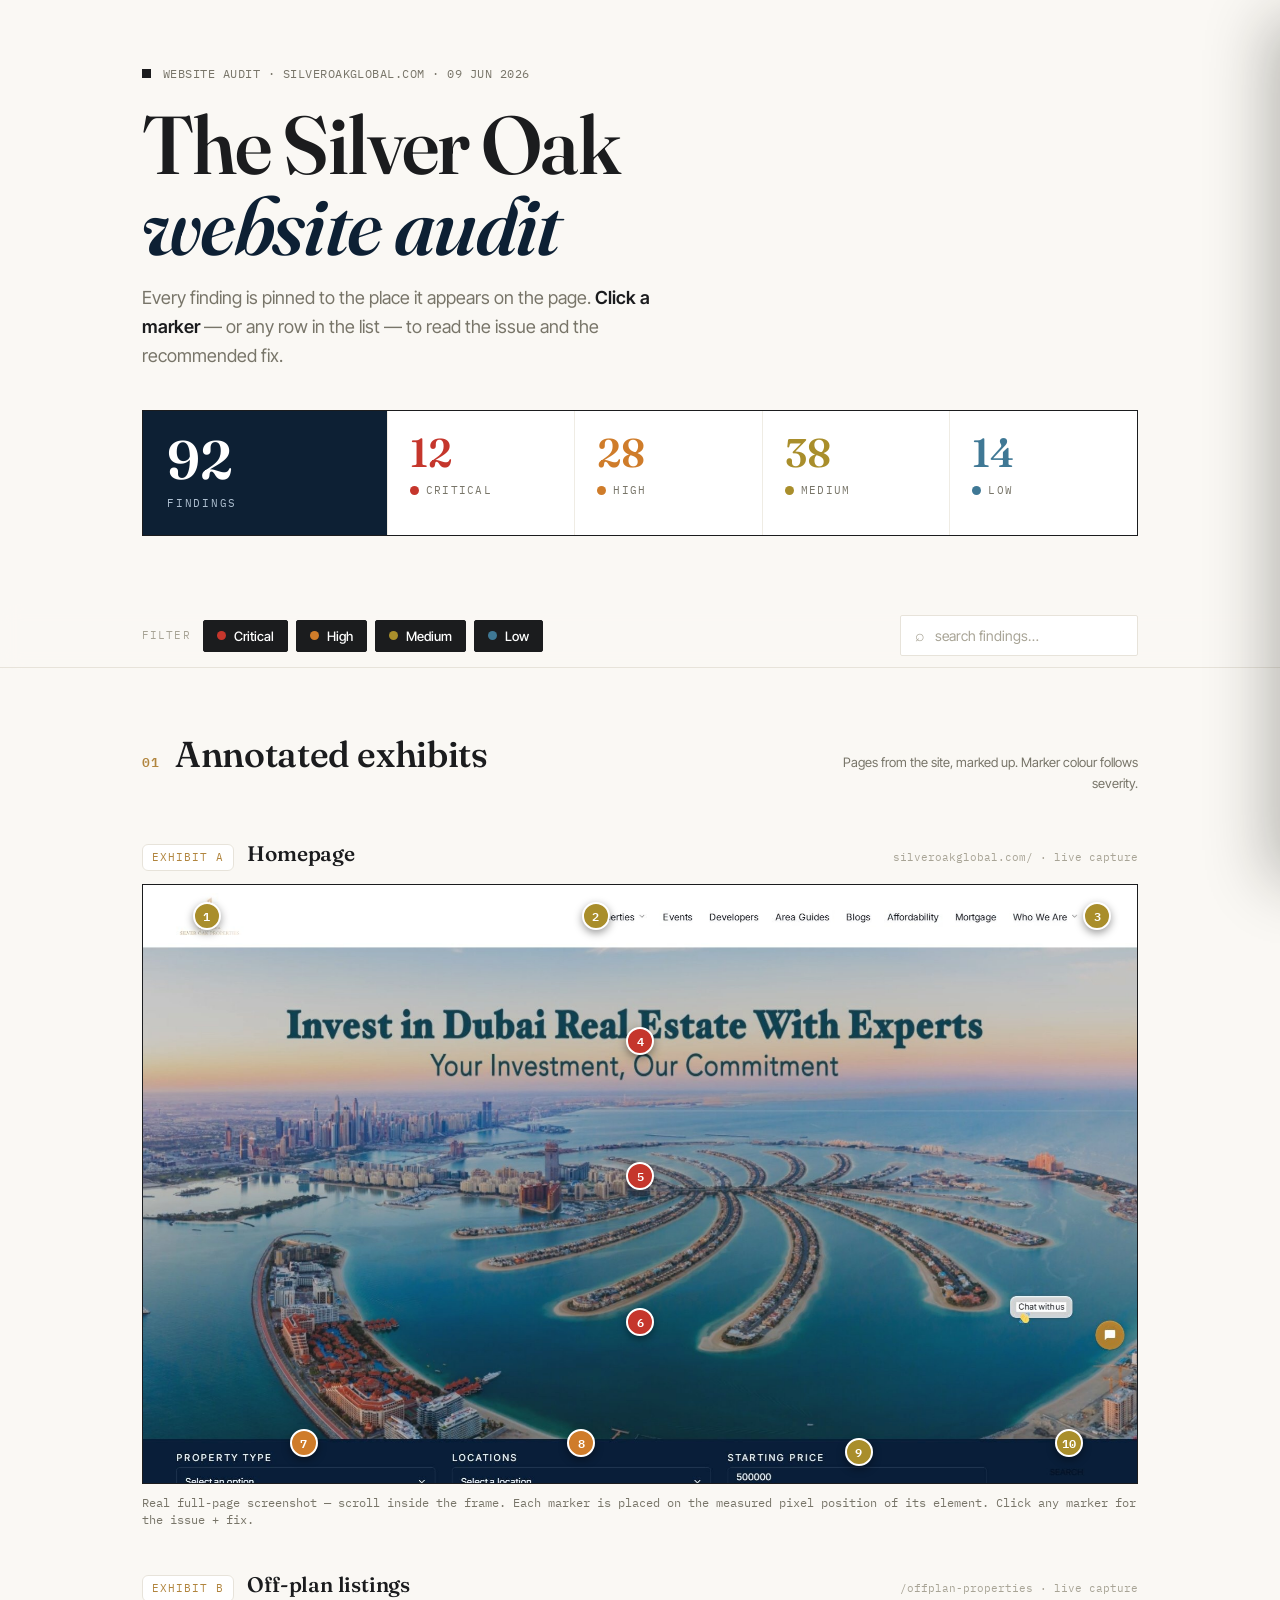
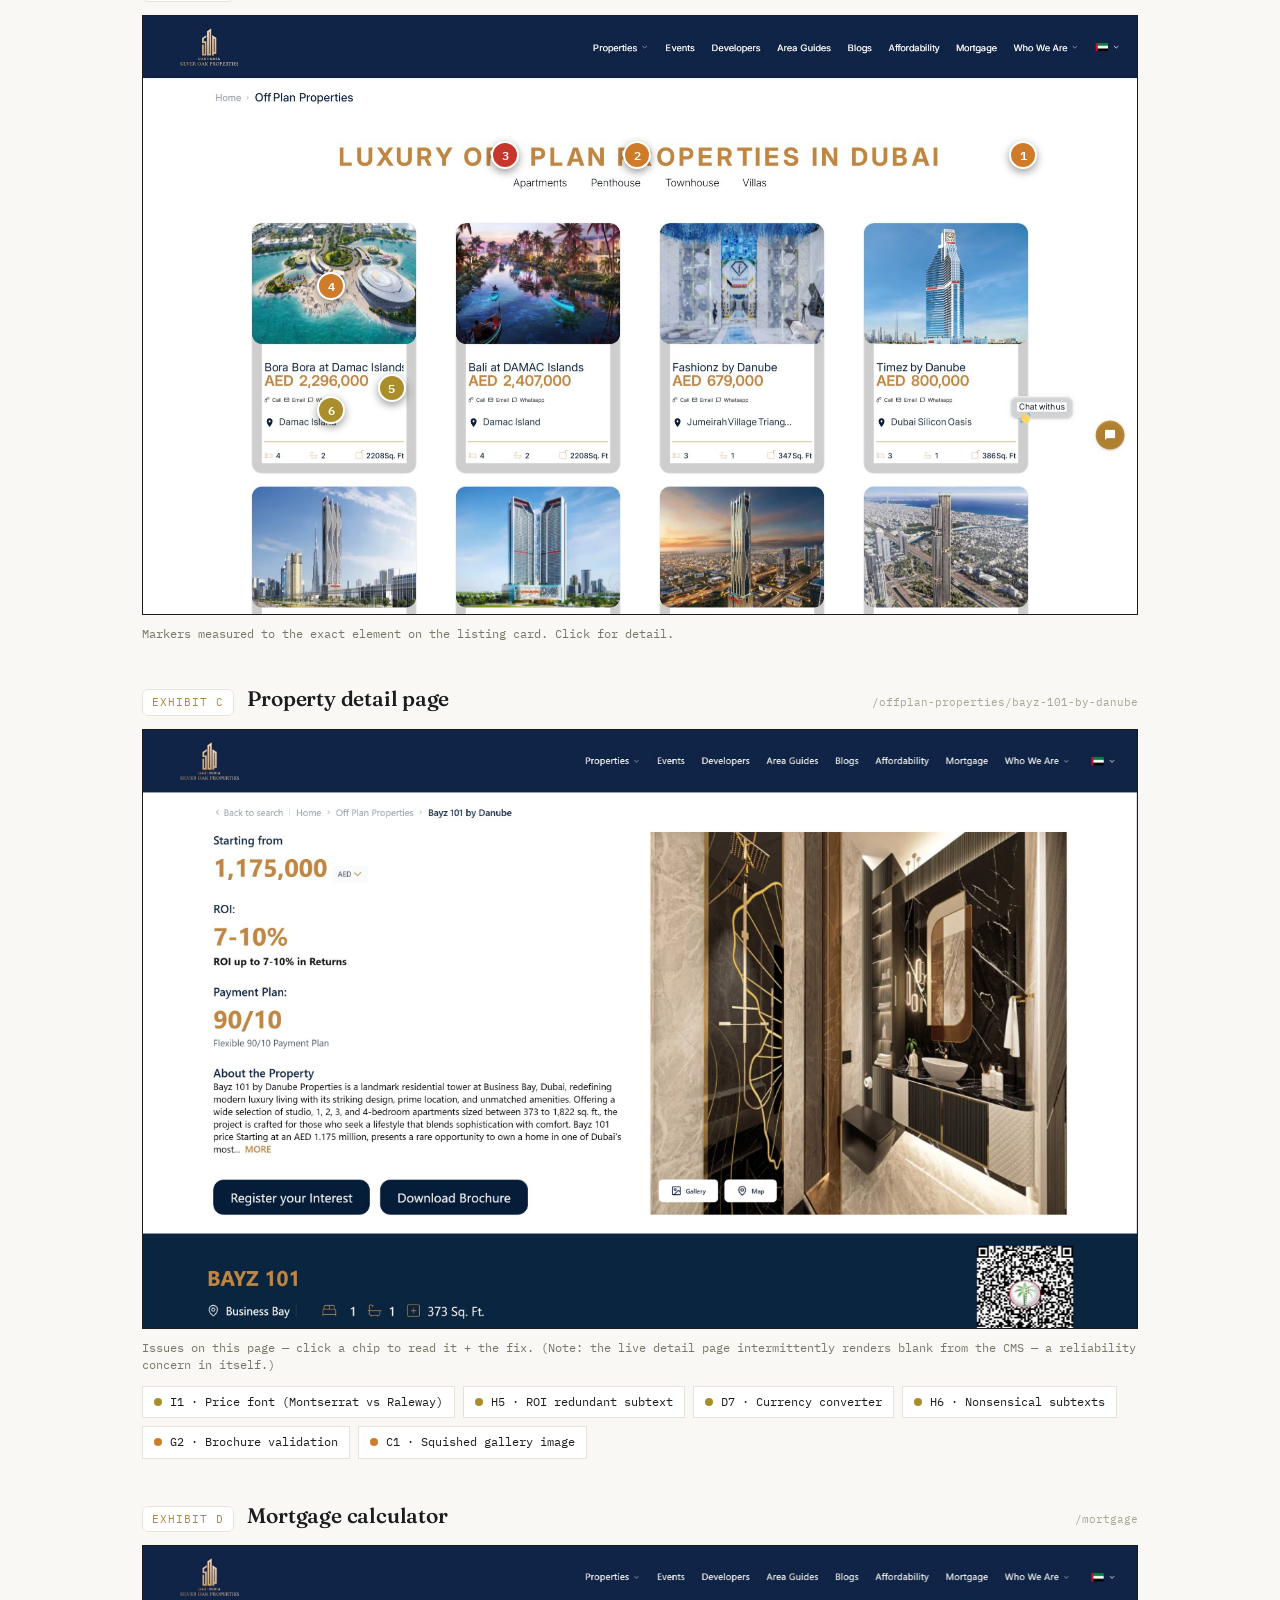
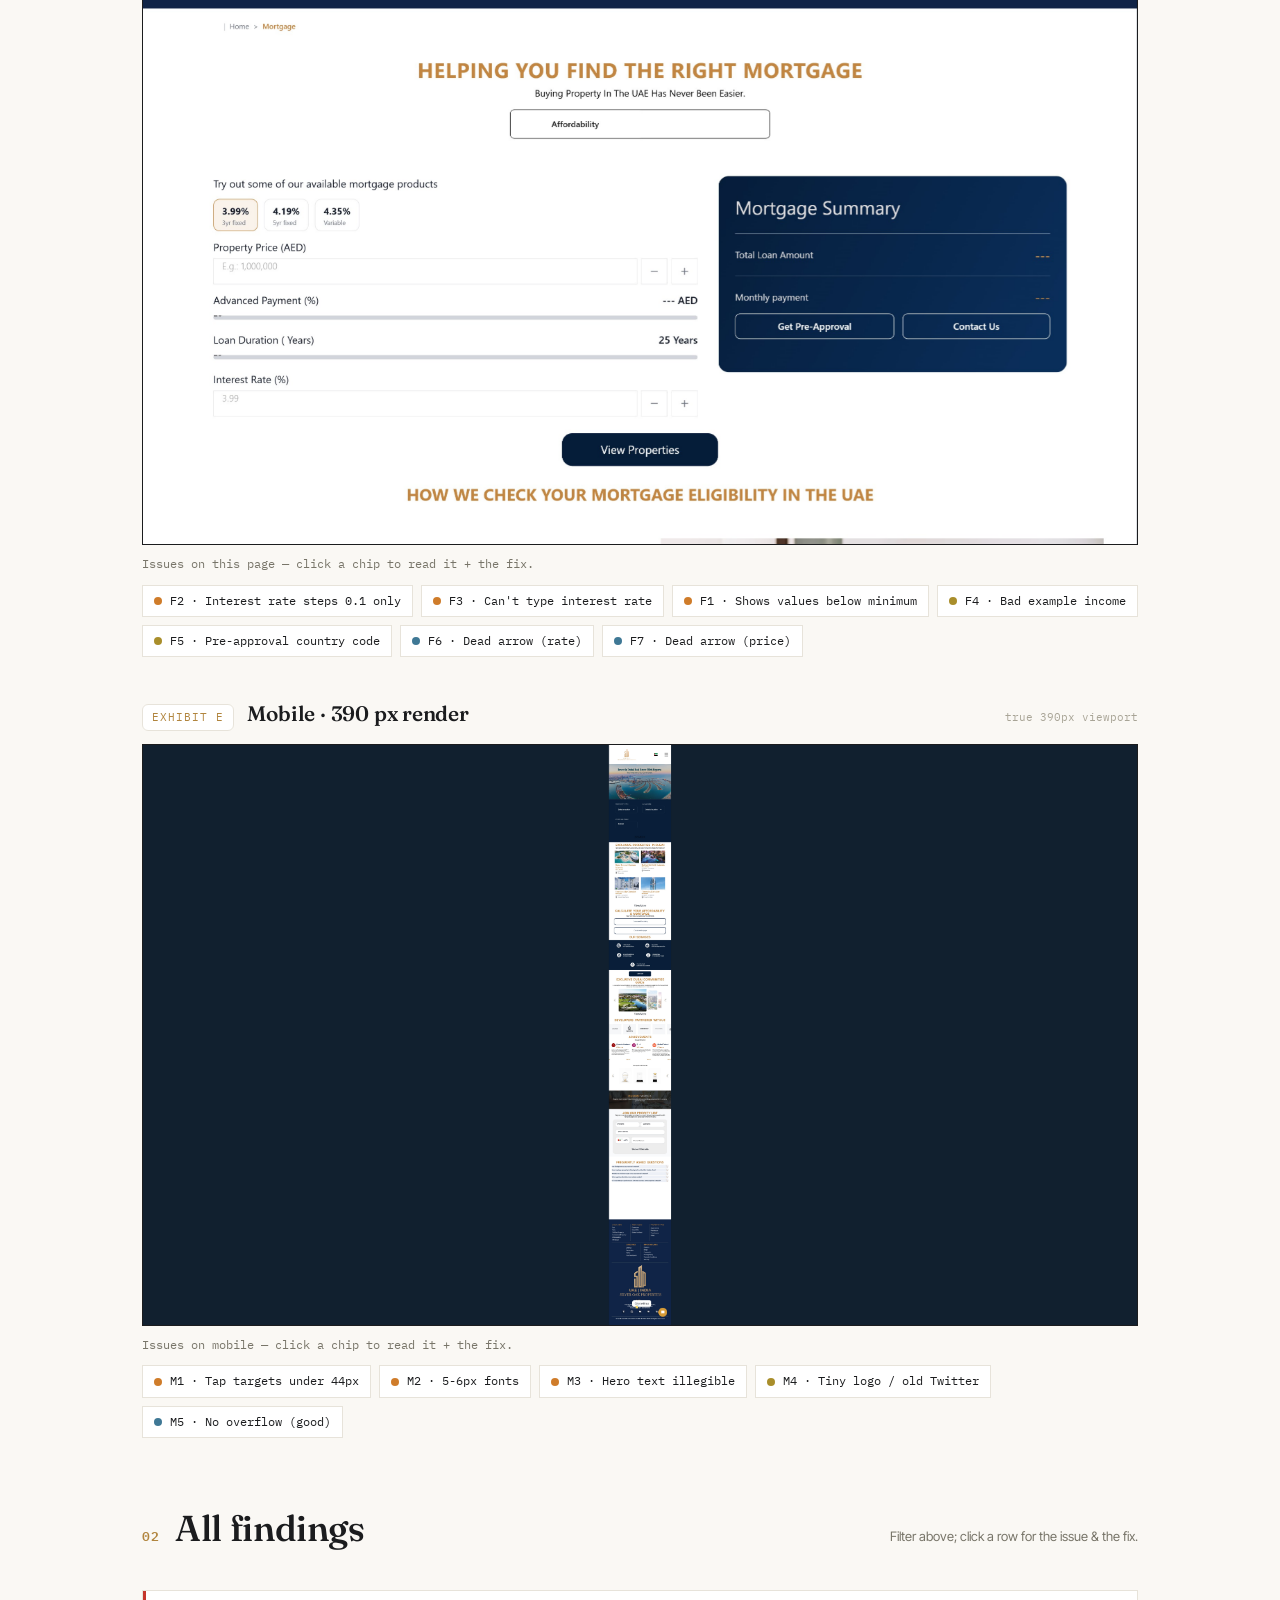
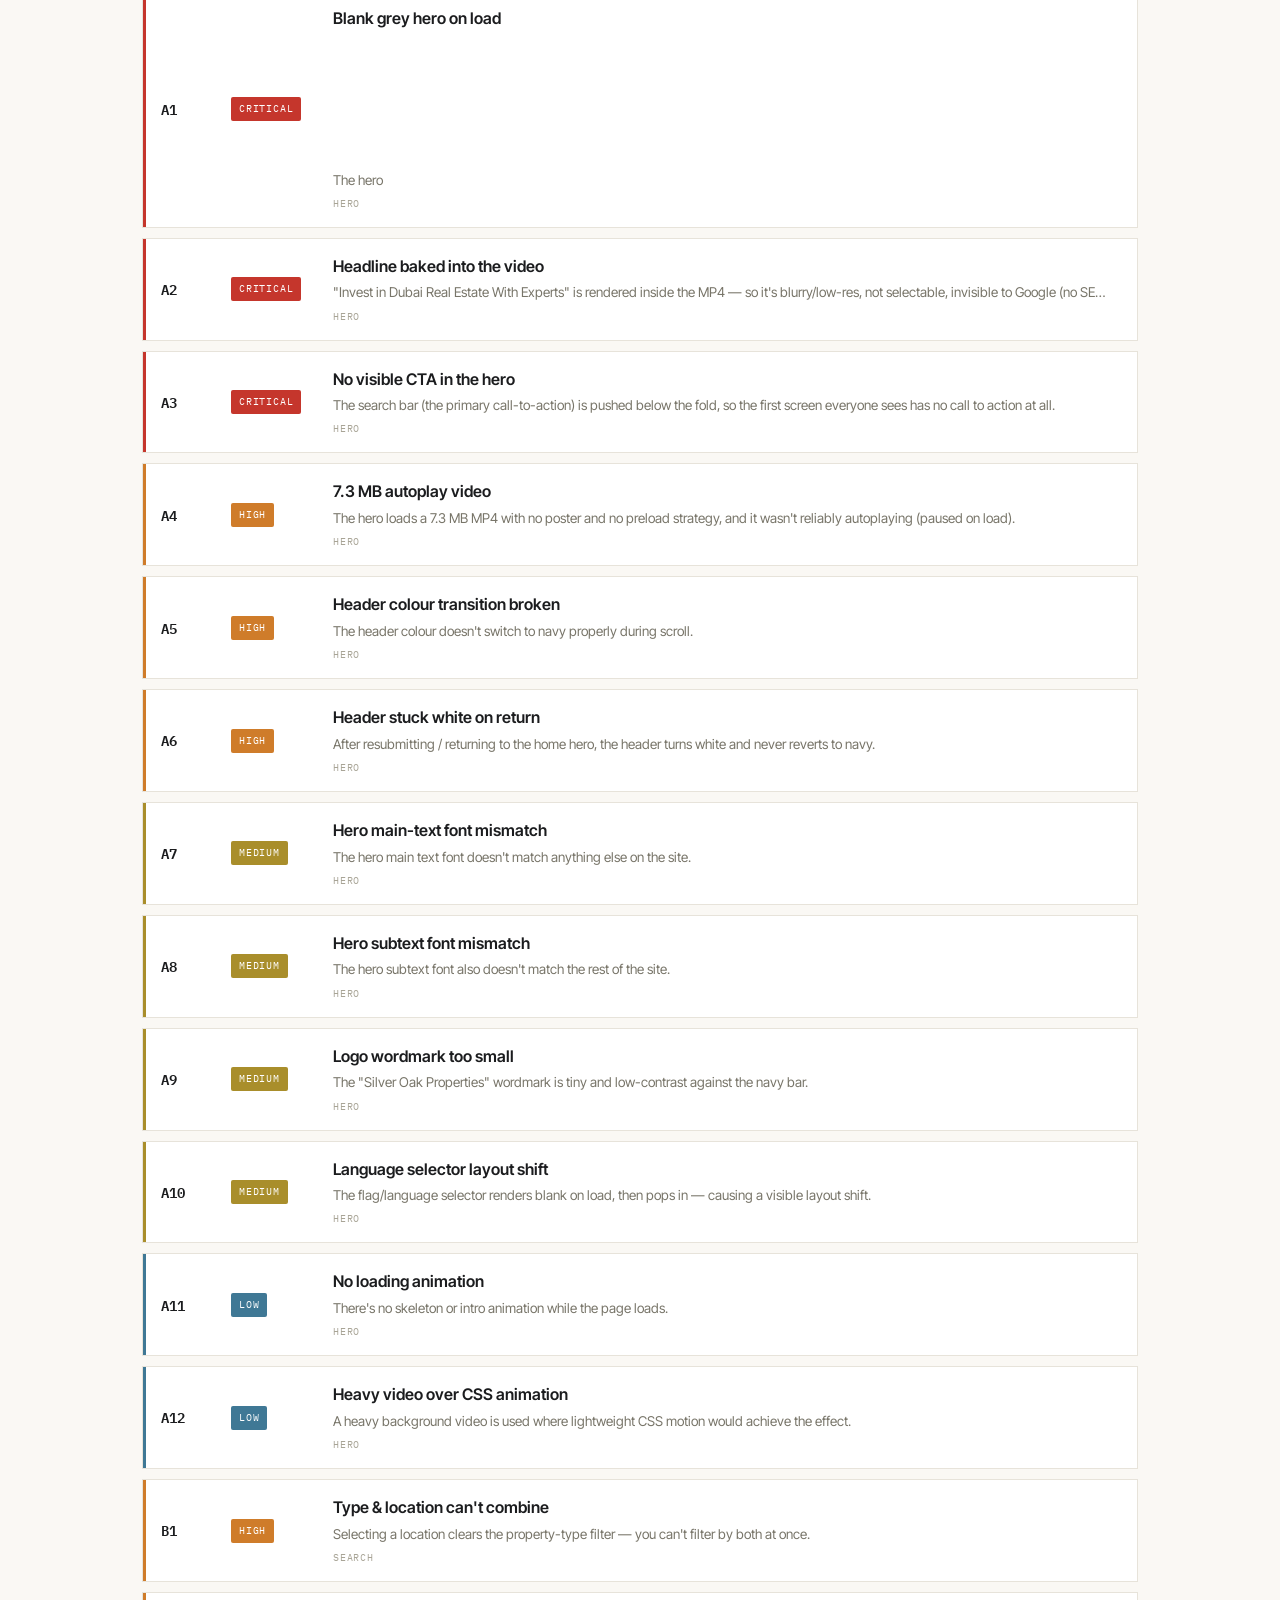
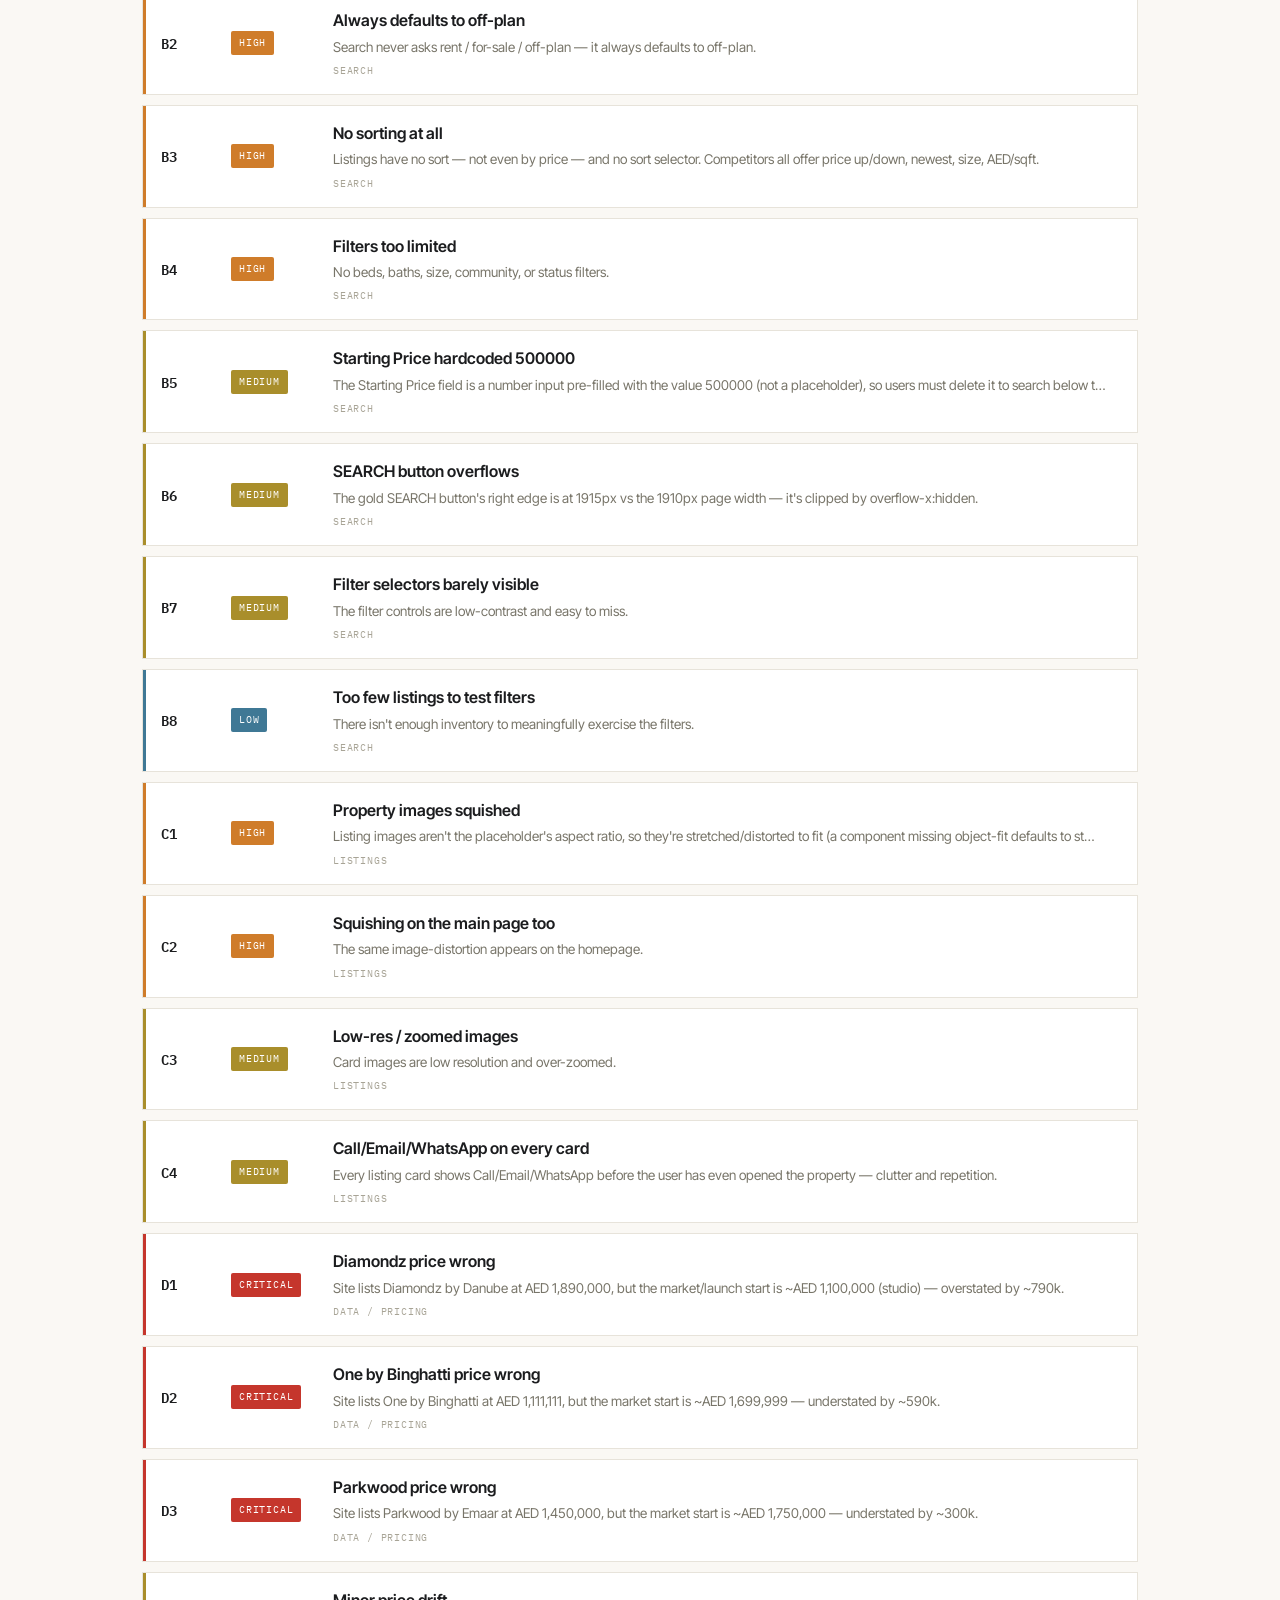
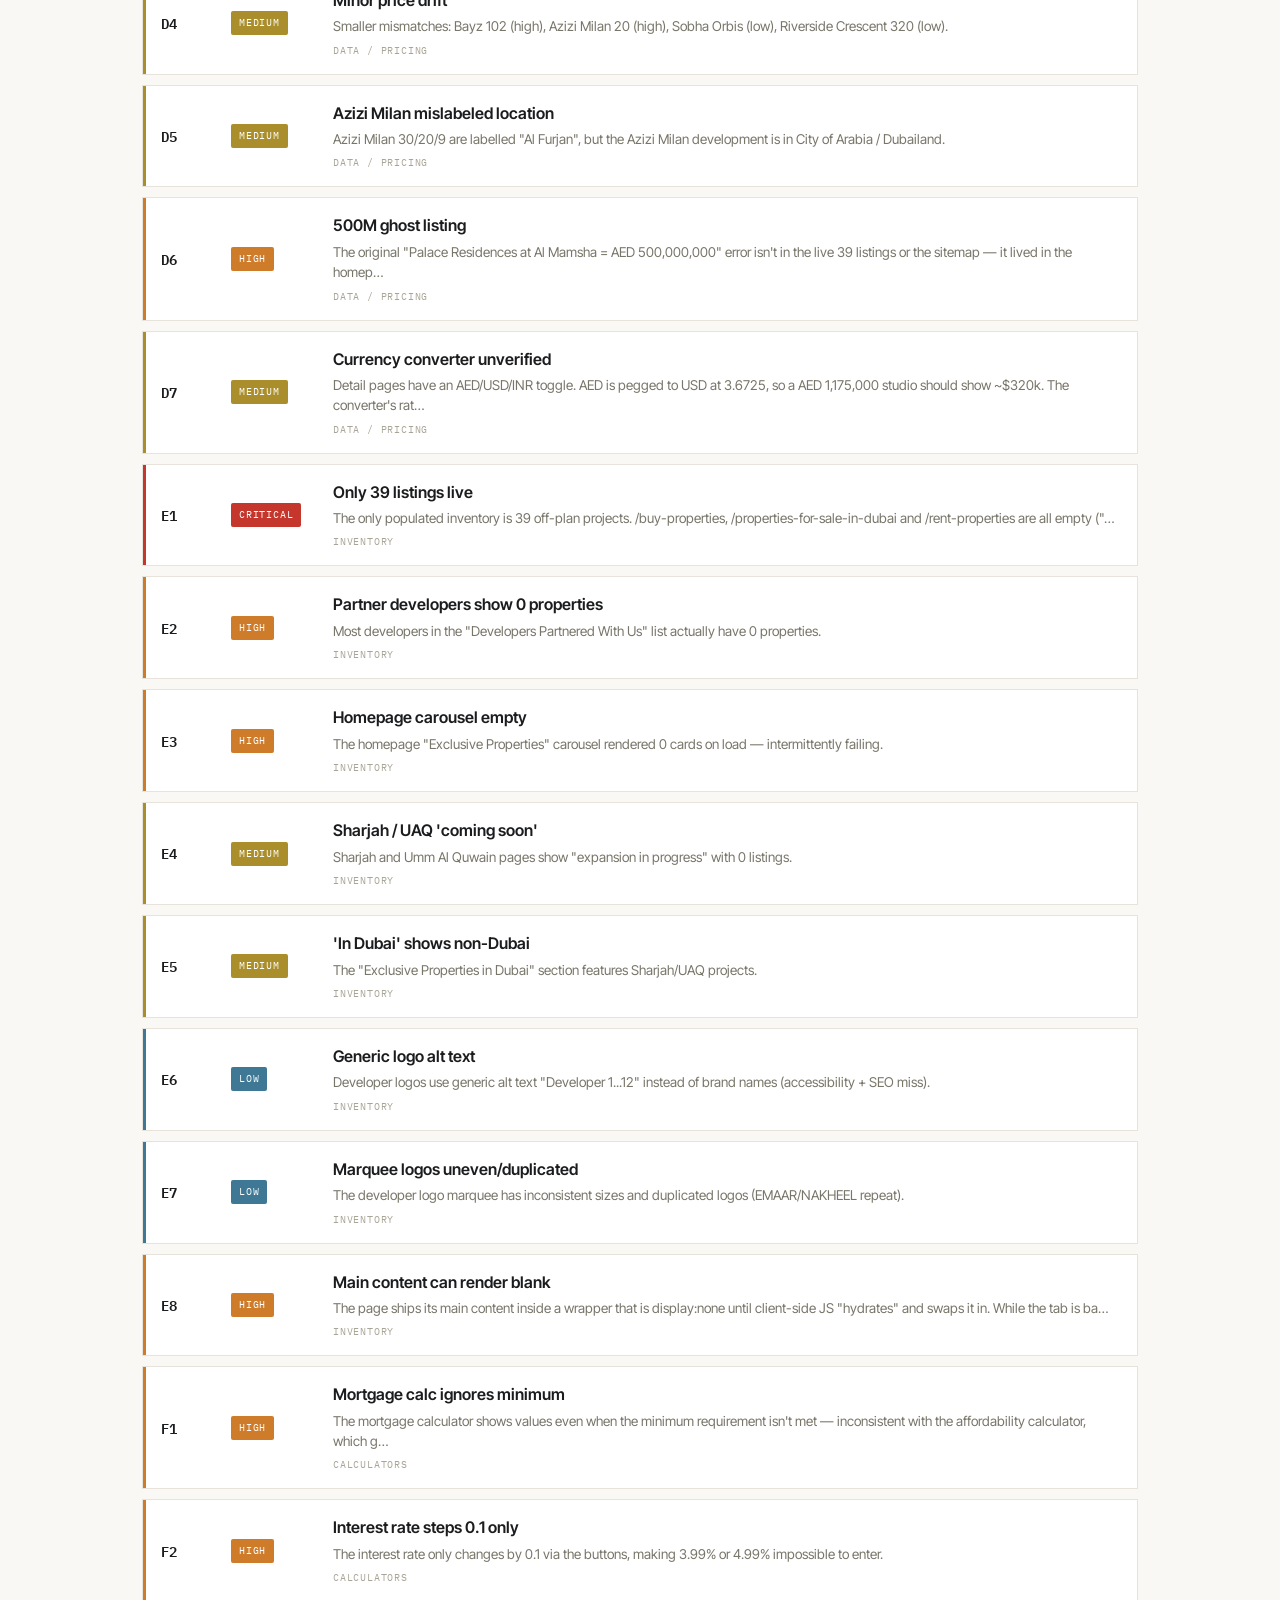
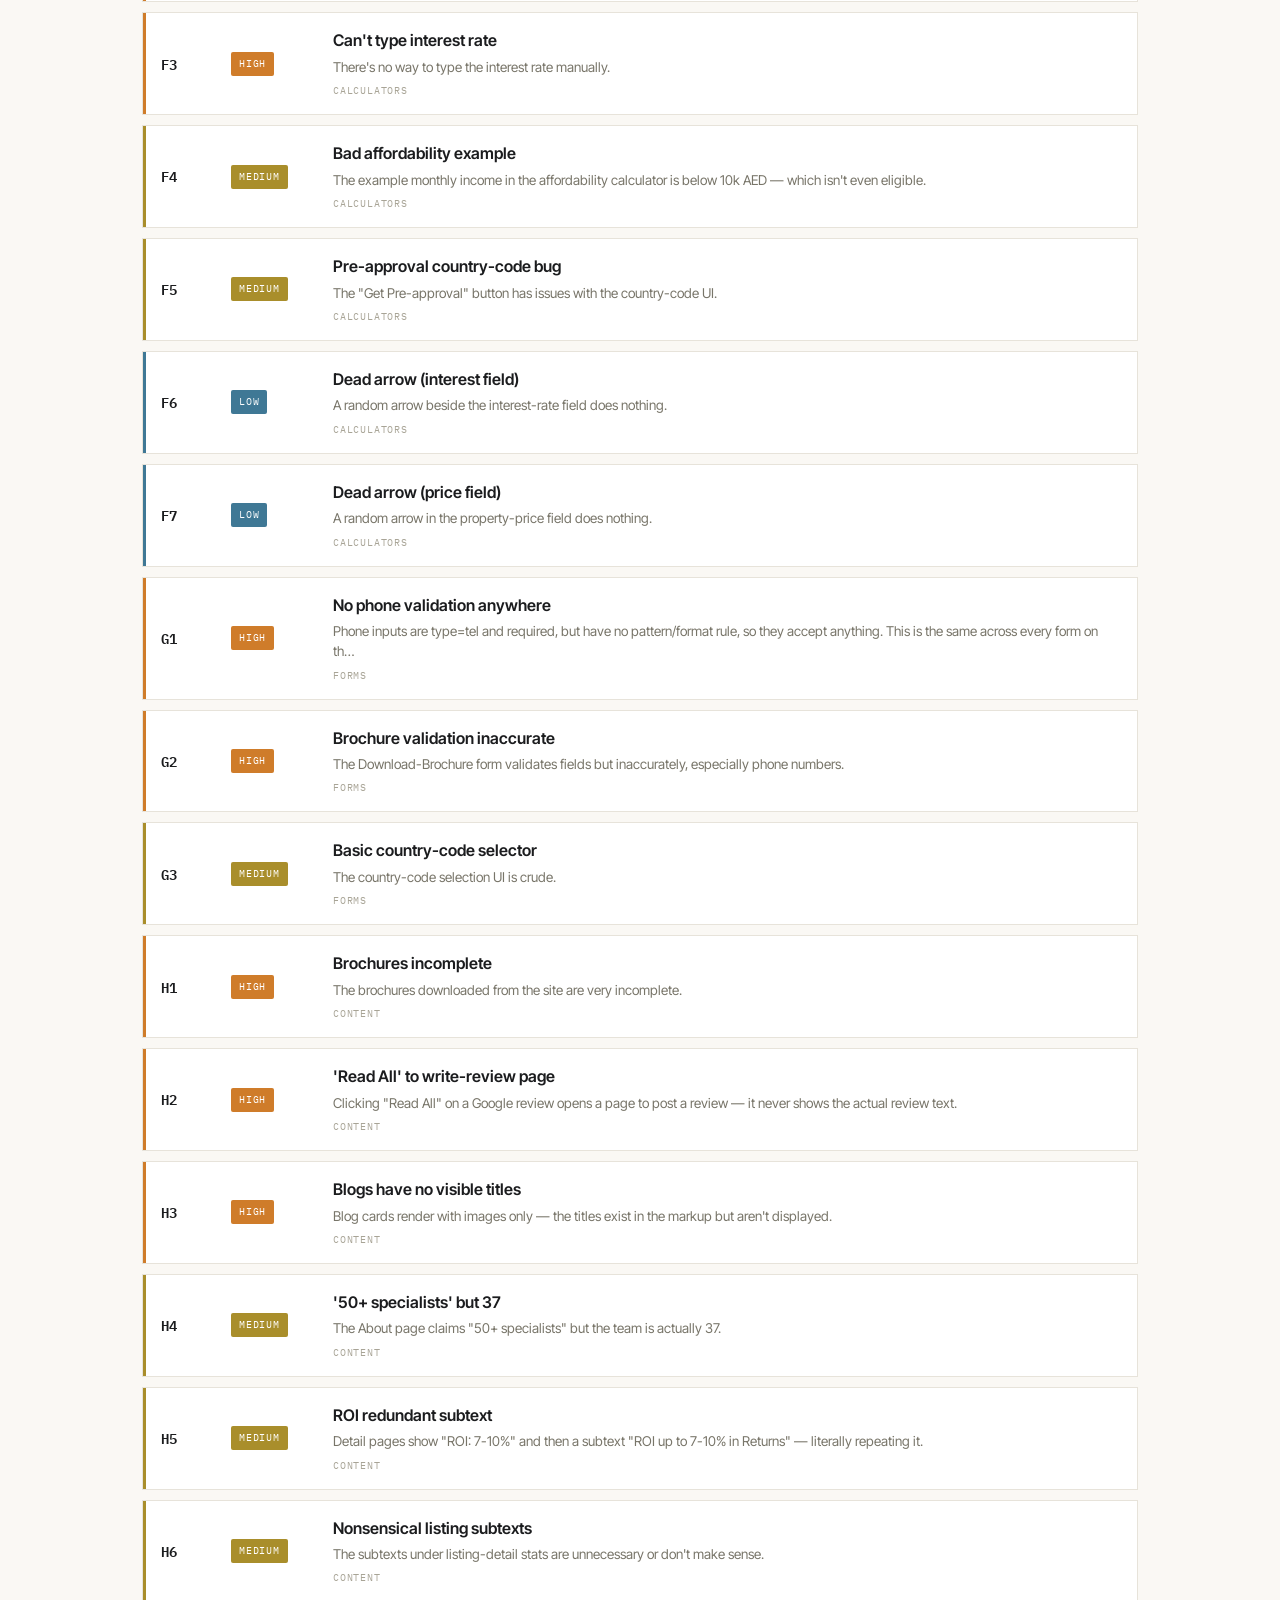
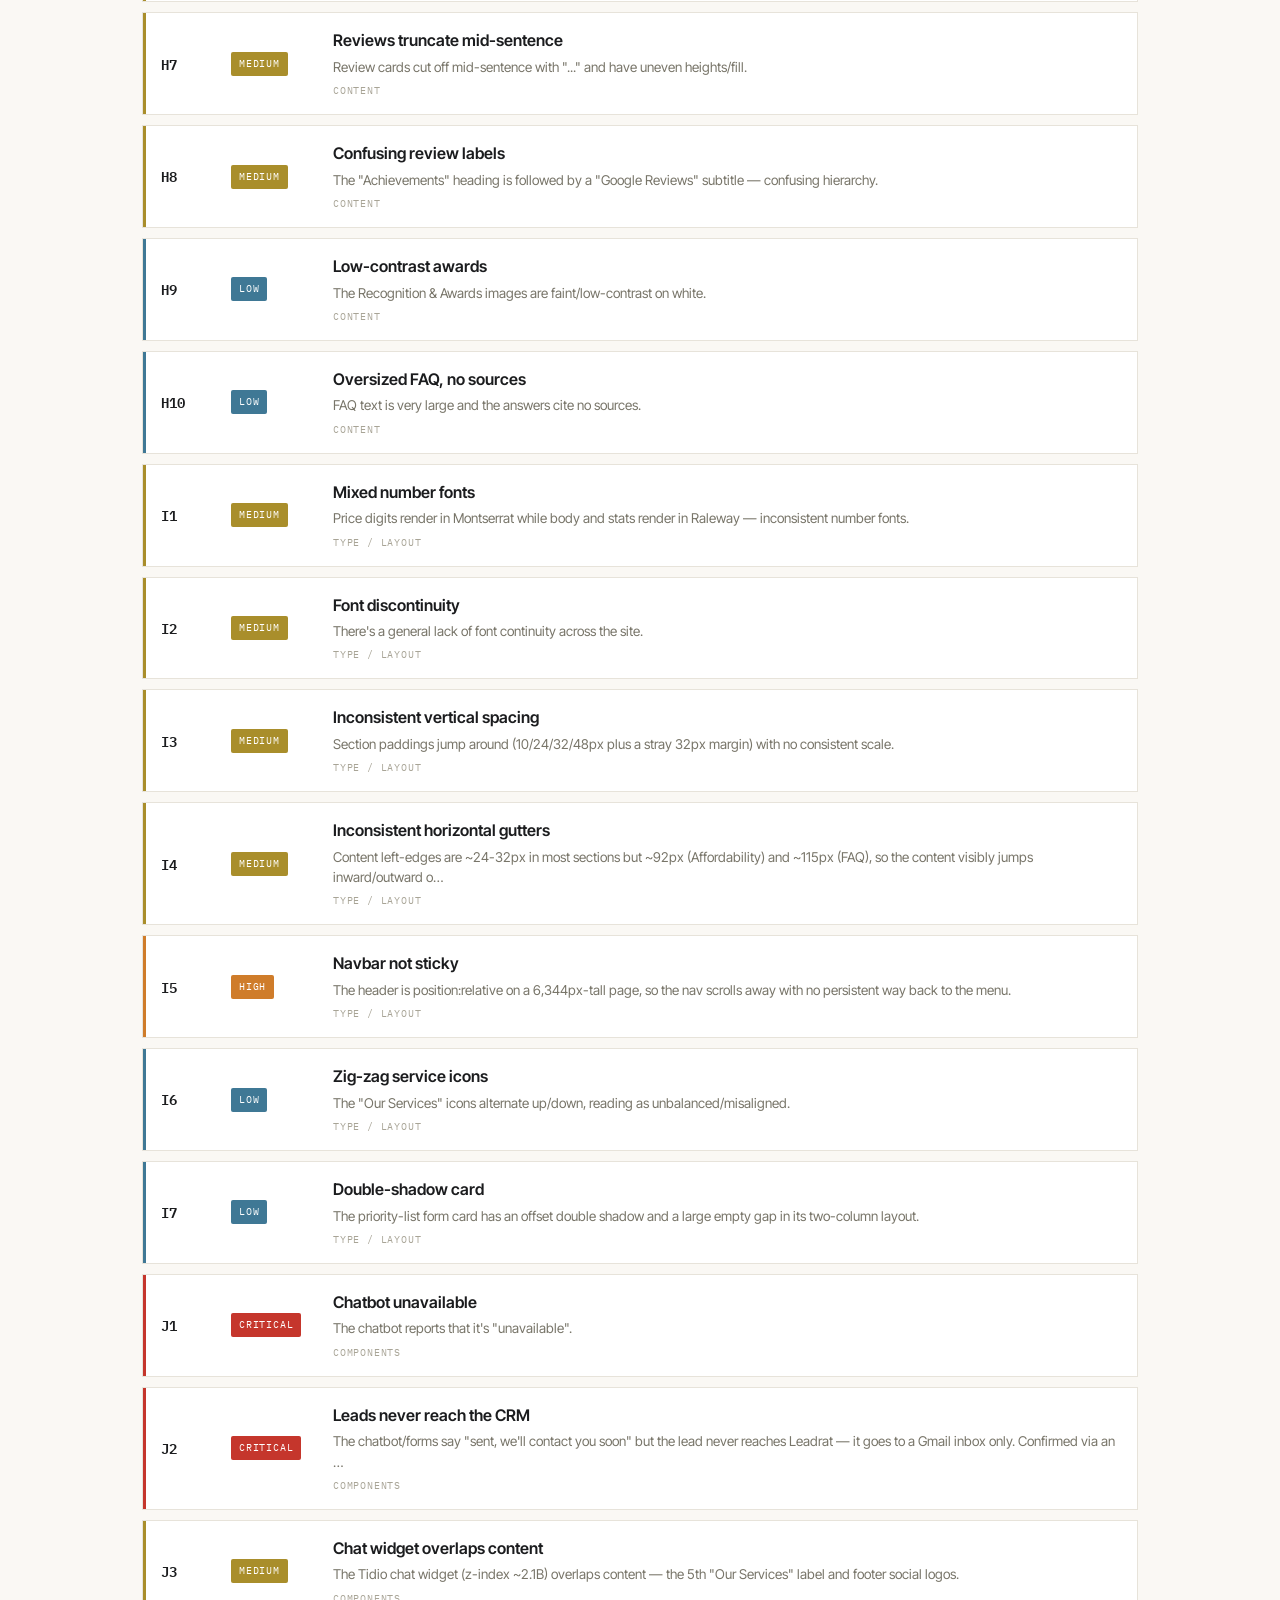
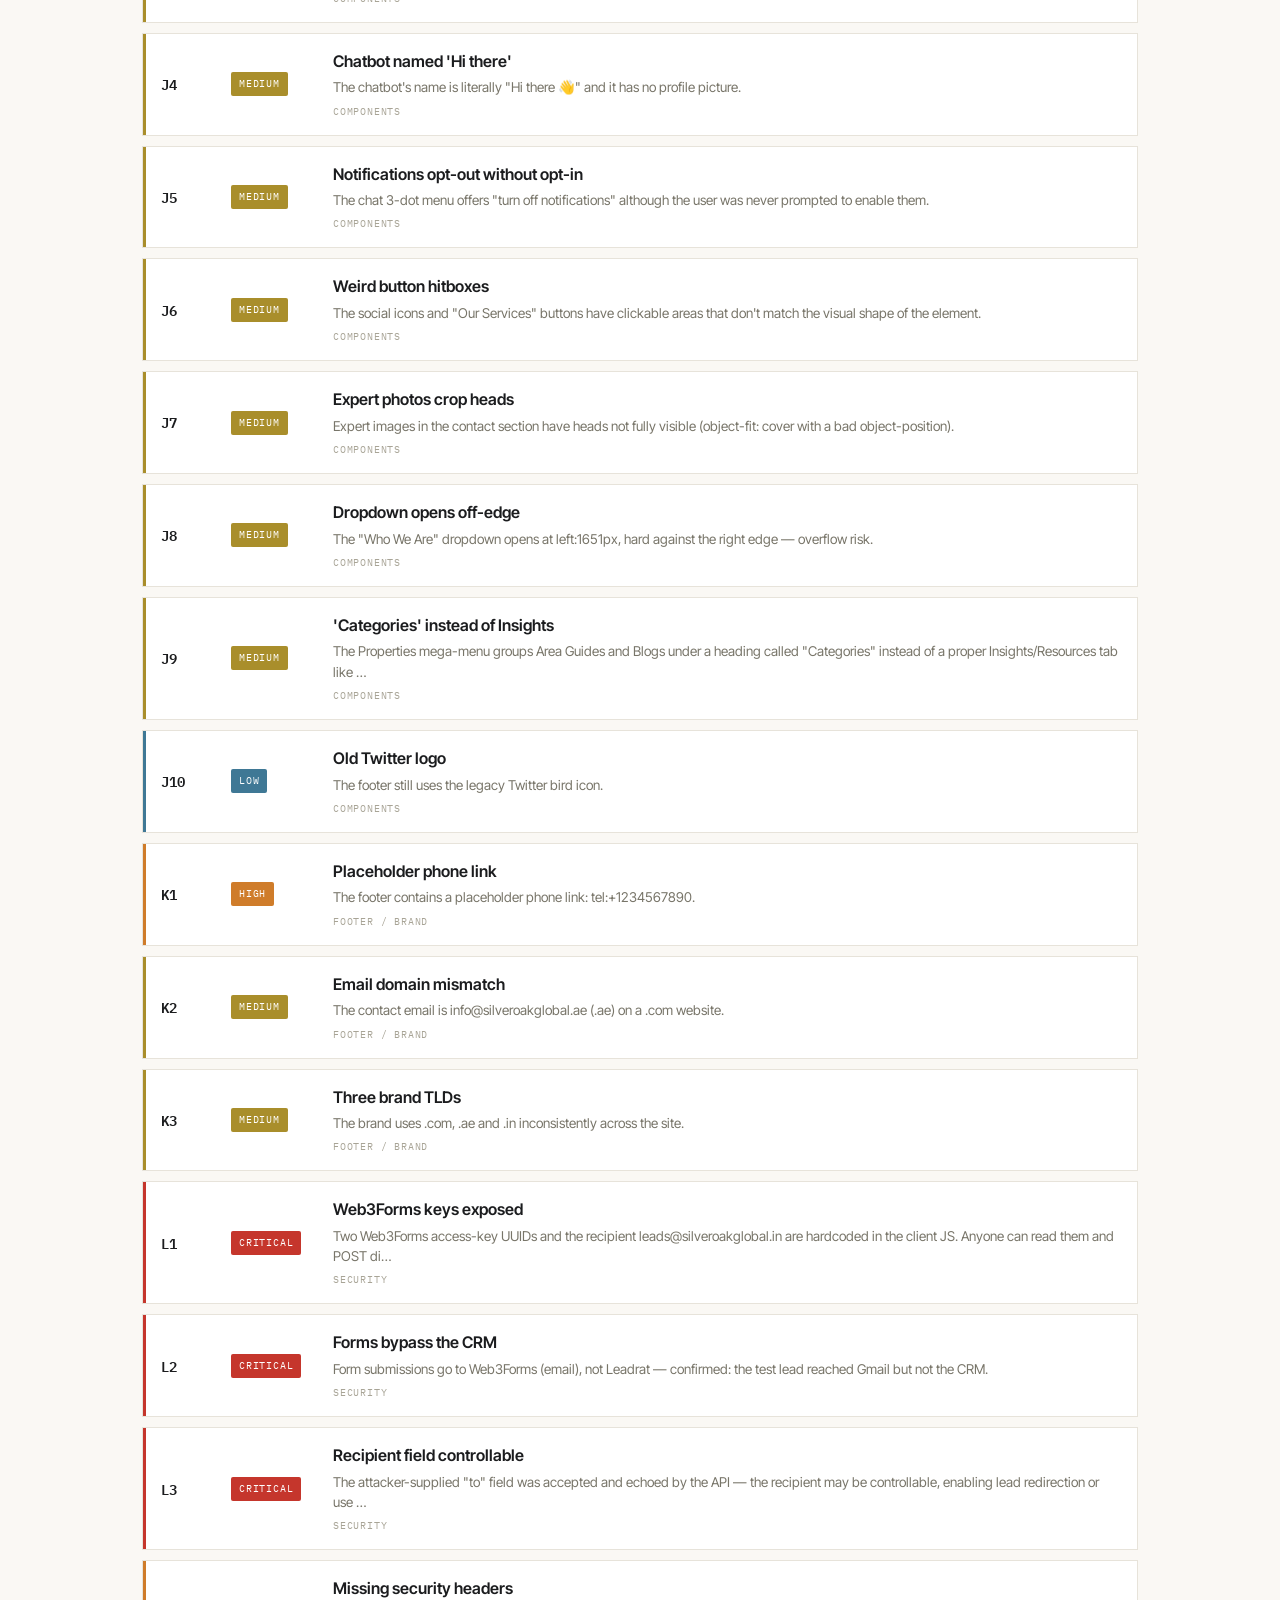
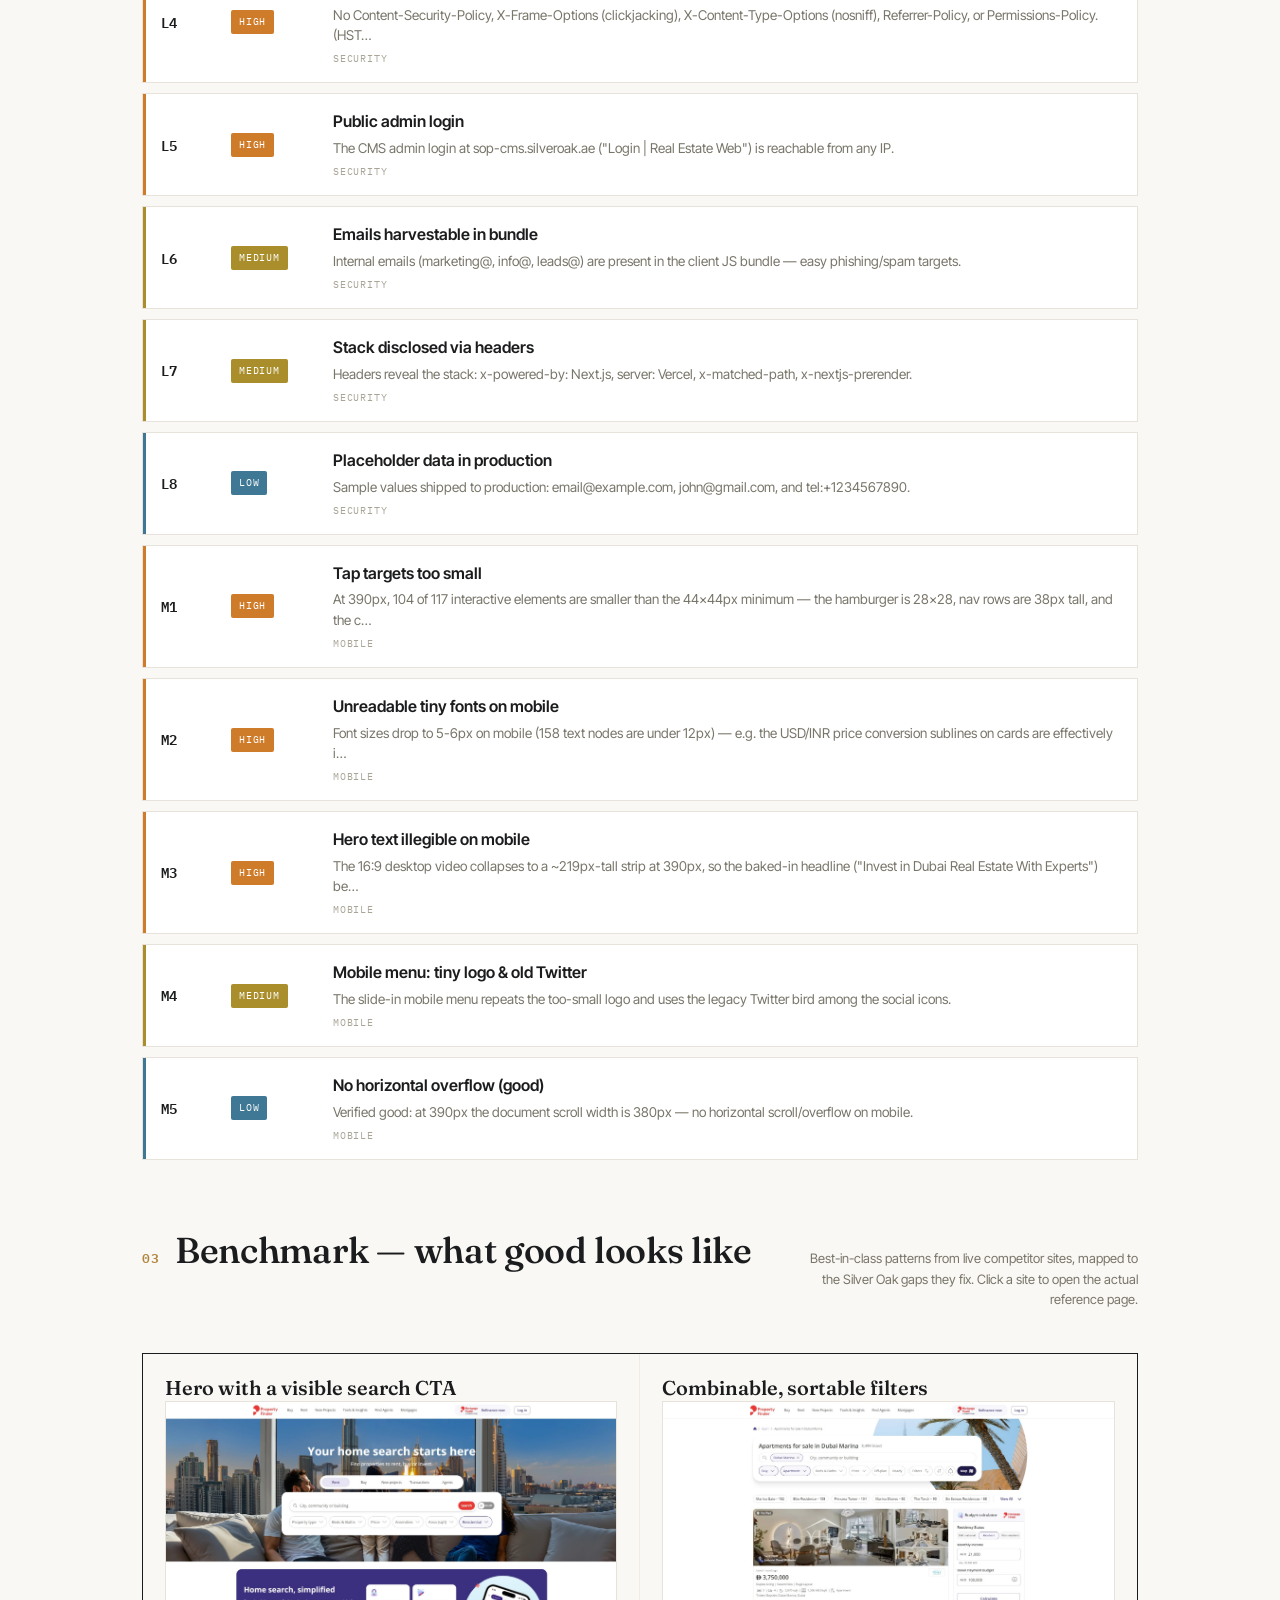
==== deploy/index.html @ 65cde18c "Embed real competitor reference screenshots in benchmark Added clean screenshots to the benchmark se" ====
<!DOCTYPE html>
<html lang="en">
<head>
<meta charset="UTF-8">
<meta name="viewport" content="width=device-width, initial-scale=1.0">
<title>Silver Oak — Website Audit</title>
<link rel="preconnect" href="https://fonts.googleapis.com">
<link rel="preconnect" href="https://fonts.gstatic.com" crossorigin>
<link href="https://fonts.googleapis.com/css2?family=Fraunces:ital,opsz,wght@0,9..144,400..700;1,9..144,400..600&family=Inter+Tight:wght@400;500;600;700&family=IBM+Plex+Mono:wght@400;500;600&family=Newsreader:wght@500;600&family=Courier+Prime&display=swap" rel="stylesheet">
<style>
:root{
  --bg:#faf8f4; --panel:#ffffff; --panel-2:#f4f2ec;
  --ink:#1b1c1e; --muted:#787569; --faint:#a8a496; --line:#e7e3da; --line-2:#efece4;
  --navy:#0d2034; --gold:#b1853e;
  --crit:#c5362c; --high:#cf7c2a; --med:#a98e2b; --low:#3f7895;
  --serif:'Fraunces',Georgia,serif; --sans:'Inter Tight',system-ui,-apple-system,sans-serif; --mono:'IBM Plex Mono',ui-monospace,monospace;
  --sh:none; --sh-sm:none;
}
*{box-sizing:border-box}
html{scroll-behavior:smooth}
body{margin:0;background:var(--bg);color:var(--ink);font-family:var(--sans);font-size:16px;line-height:1.6;-webkit-font-smoothing:antialiased}
body::before{content:none}
.wrap{max-width:1060px;margin:0 auto;padding:0 32px}
::selection{background:var(--navy);color:#fff}

/* ---------- masthead ---------- */
.cover{padding:64px 0 38px}
.brandline{display:flex;align-items:center;gap:12px;font-family:var(--mono);font-size:12px;letter-spacing:.04em;color:var(--muted);text-transform:uppercase}
.brandline .mk{width:9px;height:9px;background:var(--ink)}
.cover h1{font-family:var(--serif);font-weight:560;font-size:clamp(40px,7.2vw,82px);line-height:.98;letter-spacing:-.02em;margin:22px 0 0;max-width:14ch}
.cover h1 em{font-style:italic;color:var(--navy)}
.cover .lede{font-size:18px;color:var(--muted);max-width:560px;margin:18px 0 0}
.cover .lede b{color:var(--ink);font-weight:600}

/* stat band */
.statband{margin-top:40px;background:var(--panel);border:1px solid var(--ink);display:grid;grid-template-columns:1.3fr repeat(4,1fr);overflow:hidden}
.statband .total{padding:22px 24px;background:var(--navy);color:#fff;display:flex;flex-direction:column;justify-content:center}
.statband .total .n{font-family:var(--serif);font-size:54px;line-height:1;font-weight:600}
.statband .total .l{font-family:var(--mono);font-size:11px;letter-spacing:.16em;text-transform:uppercase;color:#aebfd0;margin-top:8px}
.tally{display:contents}
.tally .t{padding:22px 22px;border-left:1px solid var(--line-2);cursor:pointer;transition:background .18s}
.tally .t:hover{background:var(--panel-2)}
.tally .t .num{font-family:var(--serif);font-size:40px;line-height:1;font-weight:560}
.tally .t .lab{font-family:var(--mono);font-size:10.5px;letter-spacing:.12em;text-transform:uppercase;color:var(--muted);margin-top:9px;display:flex;align-items:center;gap:7px}
.tally .t .lab .dot{width:9px;height:9px;border-radius:50%}
.tally .t[data-s=crit] .num{color:var(--crit)} .tally .t[data-s=crit] .dot{background:var(--crit)}
.tally .t[data-s=high] .num{color:var(--high)} .tally .t[data-s=high] .dot{background:var(--high)}
.tally .t[data-s=med] .num{color:var(--med)} .tally .t[data-s=med] .dot{background:var(--med)}
.tally .t[data-s=low] .num{color:var(--low)} .tally .t[data-s=low] .dot{background:var(--low)}
.tally .t.off{opacity:.38;filter:saturate(.4)}
.stamp{display:none}

/* ---------- sticky controls ---------- */
.controls{position:sticky;top:0;z-index:40;background:rgba(250,248,244,.82);backdrop-filter:blur(10px);border-bottom:1px solid var(--line);padding:11px 0;margin-top:30px}
.controls .wrap{display:flex;flex-wrap:wrap;gap:8px;align-items:center}
.controls .lbl{font-family:var(--mono);font-size:11px;letter-spacing:.1em;text-transform:uppercase;color:var(--faint);margin-right:4px}
.chip{font-family:var(--sans);font-size:13px;font-weight:500;padding:7px 13px;border:1px solid var(--line);background:var(--panel);color:var(--muted);cursor:pointer;display:inline-flex;align-items:center;gap:8px;border-radius:2px;transition:.15s}
.chip .sw{width:9px;height:9px;border-radius:50%}
.chip[data-s=crit] .sw{background:var(--crit)}.chip[data-s=high] .sw{background:var(--high)}.chip[data-s=med] .sw{background:var(--med)}.chip[data-s=low] .sw{background:var(--low)}
.chip:hover{border-color:var(--faint)}
.chip.on{background:var(--ink);border-color:var(--ink);color:#fff}
.search{margin-left:auto;display:flex;align-items:center;gap:8px;border:1px solid var(--line);border-radius:2px;padding:7px 14px;background:var(--panel)}
.search span{color:var(--faint)}
.search input{background:transparent;border:0;color:var(--ink);font-family:var(--sans);font-size:14px;outline:none;width:190px}
.search input::placeholder{color:var(--faint)}

/* ---------- sections ---------- */
.sec{padding:58px 0 4px}
.sec-h{display:flex;align-items:baseline;gap:16px;margin-bottom:30px}
.sec-h .no{font-family:var(--mono);font-size:13px;color:var(--gold);font-weight:600;letter-spacing:.04em}
.sec-h h2{font-family:var(--serif);font-weight:540;font-size:clamp(26px,3.6vw,36px);margin:0;letter-spacing:-.01em}
.sec-h p{margin-left:auto;font-size:13px;color:var(--muted);max-width:340px;text-align:right}

/* ---------- plates ---------- */
.plates{display:grid;gap:40px}
.plate .cap{display:flex;align-items:baseline;gap:13px;margin-bottom:13px;flex-wrap:wrap}
.plate .cap .pno{font-family:var(--mono);font-size:10.5px;letter-spacing:.1em;color:var(--gold);border:1px solid var(--line);background:var(--panel);padding:4px 9px;border-radius:6px}
.plate .cap h3{font-family:var(--serif);font-weight:560;font-size:21px;margin:0;letter-spacing:-.01em}
.plate .cap .src{margin-left:auto;font-family:var(--mono);font-size:11px;color:var(--faint)}
.figure{position:relative;border:1px solid var(--ink);background:var(--navy);overflow:hidden}
.figure img{display:block;width:100%}
.shot{display:block;width:100%;height:440px;object-fit:cover;object-position:50% 50%;background:#0c1e30}
.figure.real .ribbon{background:#1f7a44;color:#fff;border-color:#1f7a44}
.frame{max-height:600px;overflow:auto;border:1px solid var(--ink);background:#0c1e30}
.canvas{position:relative;width:100%;line-height:0}
.canvas>img{display:block;width:100%}
.exnote{font-family:var(--mono);font-size:11.5px;color:var(--muted);margin:10px 0 0;line-height:1.5}
.chips{display:flex;flex-wrap:wrap;gap:8px;margin-top:12px}
.fchip{font-family:var(--mono);font-size:11.5px;border:1px solid var(--line);background:var(--panel);padding:6px 11px;cursor:pointer;display:inline-flex;gap:8px;align-items:center;transition:.12s}
.fchip:hover{border-color:var(--ink);background:var(--panel-2)}
.fchip .d{width:8px;height:8px;border-radius:50%}
.fchip[data-sev=crit] .d{background:var(--crit)}.fchip[data-sev=high] .d{background:var(--high)}.fchip[data-sev=med] .d{background:var(--med)}.fchip[data-sev=low] .d{background:var(--low)}
.ribbon{position:absolute;top:12px;right:12px;z-index:8;background:rgba(255,255,255,.9);color:var(--muted);font-family:var(--mono);font-size:10px;letter-spacing:.04em;padding:5px 10px;border-radius:2px;border:1px solid var(--line)}

/* modern pin */
.pin{position:absolute;transform:translate(-50%,-50%);z-index:6;width:28px;height:28px;cursor:pointer;transition:transform .14s}
.pin .ring{position:absolute;inset:0;border-radius:50%;background:var(--c);border:2.5px solid #fff;box-shadow:0 3px 8px rgba(0,0,0,.4)}
.pin .tag{position:absolute;inset:0;display:grid;place-items:center;color:#fff;font-family:var(--mono);font-weight:600;font-size:12px}
.pin[data-sev=crit]{--c:var(--crit)}.pin[data-sev=high]{--c:var(--high)}.pin[data-sev=med]{--c:var(--med)}.pin[data-sev=low]{--c:var(--low)}
.pin:hover{transform:translate(-50%,-50%) scale(1.18)}
.pin:hover .ring{box-shadow:0 2px 6px rgba(0,0,0,.45)}
.pin.hide{display:none}

/* recreation mockups (site UI, reproduced) */
.mock{font-family:var(--sans)}
.m-hero{height:300px;position:relative}
.m-nav{height:78px;display:flex;align-items:center;gap:20px;padding:0 22px;color:#dfe7ee;font-size:12.5px;background:#0c1e30;flex-wrap:wrap}
.m-logo b{font-family:var(--serif);color:#e3b277;font-size:13px;display:block;line-height:1}.m-logo small{font-size:7px;letter-spacing:.16em;color:#9fb0c0}
.m-grey{position:absolute;inset:78px 0 0;display:grid;place-items:center;background:repeating-linear-gradient(45deg,#b4bec8,#b4bec8 16px,#aeb8c2 16px,#aeb8c2 32px)}
.m-grey .ghost{font-family:var(--serif);font-weight:600;font-size:30px;color:#4d6076;filter:blur(2.2px);text-align:center}
.m-grey .note{position:absolute;bottom:12px;font-family:var(--mono);font-size:10.5px;color:#56697f}
.m-search{display:grid;grid-template-columns:1fr 1fr 1fr 120px;background:#0c1e30;color:#cdd8e2}
.m-search .f{padding:15px 16px;border-right:1px solid rgba(255,255,255,.08)}
.m-search .f label{font-size:8.5px;letter-spacing:.16em;text-transform:uppercase;color:#9fb0c0;display:block;margin-bottom:6px}
.m-search .f .v{color:#e9eef4;font-size:12.5px}
.m-search .btn{background:#c28641;color:#1a1205;display:grid;place-items:center;font-weight:700;letter-spacing:.2em;font-size:12px;left:5px;position:relative}
.m-card{width:280px;background:#0f2336;border:1px solid rgba(255,255,255,.07);margin:16px auto}
.m-card .img{height:140px;background:linear-gradient(120deg,#2a4763,#16314a);display:grid;place-items:center;color:#7e98b1;font-size:30px}.m-card .img span{transform:scaleX(2.1);opacity:.6}
.m-card .body{padding:13px}.m-card .ttl{font-family:var(--serif);color:#e3b277;font-size:15px}.m-card .price{font-family:var(--mono);font-size:17px;color:#fff;margin:5px 0}.m-card .loc{color:#8ea6bd;font-size:12px}
.m-card .acts{display:flex;gap:7px;margin-top:11px}.m-card .acts b{flex:1;text-align:center;font-size:10.5px;padding:6px 0;background:rgba(194,134,65,.16);color:#e3b277;font-weight:500}
.m-detail{display:flex;gap:22px;flex-wrap:wrap;padding:22px;background:#0f2336}
.m-detail .lab{font-size:9.5px;letter-spacing:.14em;text-transform:uppercase;color:#8ea6bd}.m-detail .big{font-family:var(--mono);font-size:23px;color:#fff;margin-top:5px}
.m-detail .cur{display:inline-flex;gap:4px;margin-top:8px}.m-detail .cur b{font-size:10px;padding:3px 7px;background:rgba(255,255,255,.07);color:#9fb0c0}.m-detail .cur b.on{background:#c28641;color:#1a1205}
.m-detail .sub{color:#8ea6bd;font-size:12px;margin-top:4px;font-style:italic}
.m-calc{padding:22px;background:#0f2336;display:grid;gap:14px;max-width:430px}
.m-calc .row{display:flex;align-items:center;justify-content:space-between;border:1px solid rgba(255,255,255,.1);padding:11px 13px}
.m-calc .lab{font-size:12px;color:#9fb0c0}.m-calc .stepper{display:flex;align-items:center;gap:11px}.m-calc .stepper b{font-family:var(--mono);color:#fff;font-size:14px}
.m-calc .stepper button{width:24px;height:24px;border:1px solid rgba(255,255,255,.18);background:transparent;color:#cdd8e2}.m-calc .arrow{color:#e3b277;font-size:15px}
.m-form{padding:22px;background:#0f2336;display:grid;gap:11px;max-width:460px}
.m-form input{background:rgba(255,255,255,.05);border:1px solid rgba(255,255,255,.1);padding:10px 12px;color:#e9eef4;font-family:var(--sans);font-size:13px}
.m-form .ph{display:grid;grid-template-columns:74px 1fr;gap:7px}.m-form .cc{display:flex;align-items:center;gap:5px;background:rgba(255,255,255,.05);border:1px solid rgba(255,255,255,.1);padding:0 9px;font-size:12.5px;color:#cdd8e2}
.m-form .submit{background:#c28641;color:#1a1205;text-align:center;font-weight:700;padding:11px;font-size:12.5px}
.m-form .leak{font-family:var(--mono);font-size:10px;color:#6f86a0;border-top:1px dashed rgba(255,255,255,.12);padding-top:9px}.m-form .leak b{color:#ff7a6e}
.m-footer{background:#0a1a2b;padding:22px;display:flex;justify-content:space-between;flex-wrap:wrap;gap:18px}
.m-footer .col b{font-family:var(--mono);color:#cdd8e2;font-size:12px}.m-footer .col div{color:#8ea6bd;font-size:11.5px;margin-top:5px}
.m-footer .socials{display:flex;gap:9px}.m-footer .socials i{width:32px;height:32px;border-radius:50%;background:rgba(255,255,255,.06);display:grid;place-items:center;font-style:normal;color:#9fb0c0;font-size:11px}
.m-chat{padding:22px;background:#0f2336;display:flex;justify-content:flex-end}
.m-chatw{width:270px;border:1px solid rgba(255,255,255,.1)}
.m-chatw .hd{background:#c28641;color:#1a1205;padding:11px 13px;display:flex;align-items:center;gap:9px}.m-chatw .hd .av{width:28px;height:28px;border-radius:50%;background:rgba(0,0,0,.18);display:grid;place-items:center;font-size:13px}.m-chatw .hd b{font-size:12.5px}.m-chatw .hd .d3{margin-left:auto}
.m-chatw .bd{background:#0c1c2e;padding:18px 13px;min-height:84px;display:grid;place-items:center}.m-chatw .bd .un{font-size:11.5px;color:#ff7a6e;font-family:var(--mono);border:1px solid rgba(255,122,110,.4);padding:5px 9px}
.plate>p{font-family:var(--mono)!important;font-size:11.5px;color:var(--muted);margin:10px 0 0}

/* ---------- ledger ---------- */
.ledger{display:grid;gap:10px}
.lrow{display:grid;grid-template-columns:54px 86px 1fr;gap:16px;align-items:center;padding:15px 18px;background:var(--panel);border:1px solid var(--line);cursor:pointer;transition:.12s;position:relative;overflow:hidden}
.lrow::before{content:"";position:absolute;left:0;top:0;bottom:0;width:3px;background:var(--c)}
.lrow[data-sev=crit]{--c:var(--crit)}.lrow[data-sev=high]{--c:var(--high)}.lrow[data-sev=med]{--c:var(--med)}.lrow[data-sev=low]{--c:var(--low)}
.lrow:hover{border-color:var(--ink);background:var(--panel-2)}
.lrow .lid{font-family:var(--mono);font-weight:600;font-size:14px;color:var(--ink)}
.lrow .lsev{font-family:var(--mono);font-size:10px;letter-spacing:.08em;text-transform:uppercase;padding:4px 8px;border-radius:2px;justify-self:start;color:#fff;background:var(--c)}
.lrow h4{margin:0 0 3px;font-size:16px;font-weight:600}
.lrow .ld{margin:0;color:var(--muted);font-size:13.5px;line-height:1.5}
.lrow .lcat{font-family:var(--mono);font-size:10px;color:var(--faint);text-transform:uppercase;letter-spacing:.08em;margin-top:6px}
.lrow.hide{display:none}

/* ---------- drawer ---------- */
.scrim{position:fixed;inset:0;background:rgba(24,22,18,.4);backdrop-filter:blur(2px);opacity:0;pointer-events:none;transition:.22s;z-index:90}
.scrim.open{opacity:1;pointer-events:auto}
.drawer{position:fixed;top:0;right:0;height:100%;width:min(450px,93vw);background:var(--panel);border-left:1px solid var(--line);box-shadow:-30px 0 60px -20px rgba(24,22,18,.3);z-index:100;transform:translateX(100%);transition:transform .32s cubic-bezier(.4,0,.1,1);padding:30px 32px;overflow-y:auto}
.drawer.open{transform:none}
.drawer .x{position:absolute;top:18px;right:20px;background:var(--panel-2);border:1px solid var(--line);width:34px;height:34px;border-radius:50%;cursor:pointer;font-size:14px;color:var(--muted)}
.drawer .did{font-family:var(--mono);color:var(--gold);font-size:12.5px;letter-spacing:.06em}
.drawer h3{font-family:var(--serif);font-weight:560;font-size:28px;margin:12px 0 16px;line-height:1.12;letter-spacing:-.01em}
.drawer .meta{display:flex;gap:8px;margin-bottom:24px}
.drawer .blk{margin-bottom:22px}
.drawer .blk .h{font-family:var(--mono);font-size:11px;letter-spacing:.12em;text-transform:uppercase;color:var(--faint);margin-bottom:8px}
.drawer .blk p{margin:0;font-size:15px;line-height:1.6}
.drawer .fix{background:var(--panel-2);border:1px solid var(--line);border-left:3px solid var(--gold);border-radius:10px;padding:14px 16px}
.badge{font-family:var(--mono);font-size:10px;letter-spacing:.06em;text-transform:uppercase;padding:5px 10px;border-radius:2px;color:#fff}
.badge.crit{background:var(--crit)}.badge.high{background:var(--high)}.badge.med{background:var(--med)}.badge.low{background:var(--low)}

footer.foot{padding:56px 0 50px;border-top:1px solid var(--line);margin-top:54px;font-family:var(--mono);font-size:12px;color:var(--faint);text-align:center;line-height:1.9}
footer.foot b{color:var(--muted);font-weight:500}

.reveal{opacity:0;transform:translateY(16px);animation:rise .6s cubic-bezier(.2,.7,.3,1) forwards}@keyframes rise{to{opacity:1;transform:none}}
@media(max-width:760px){
  .statband{grid-template-columns:1fr 1fr}.statband .total{grid-column:1/-1}
  .tally .t{border-top:1px solid var(--line-2)}
  .m-search{grid-template-columns:1fr 1fr}.sec-h p,.plate .cap .src{display:none}
  .lrow{grid-template-columns:46px 1fr}.lrow .lsev{display:none}.search{width:100%;margin:6px 0 0}
}
</style>
</head>
<body>

<header class="cover"><div class="wrap">
  <div class="brandline reveal"><span class="mk"></span>Website Audit · silveroakglobal.com · 09 Jun 2026</div>
  <h1 class="reveal" style="animation-delay:.05s">The Silver Oak <em>website audit</em></h1>
  <p class="lede reveal" style="animation-delay:.12s">Every finding is pinned to the place it appears on the page. <b>Click a marker</b> — or any row in the list — to read the issue and the recommended fix.</p>
  <div class="statband reveal" style="animation-delay:.18s">
    <div class="total"><div class="n" id="stampN">93</div><div class="l">Findings</div></div>
    <div class="tally">
      <div class="t" data-s="crit"><div class="num" data-c="12">0</div><div class="lab"><span class="dot"></span>Critical</div></div>
      <div class="t" data-s="high"><div class="num" data-c="24">0</div><div class="lab"><span class="dot"></span>High</div></div>
      <div class="t" data-s="med"><div class="num" data-c="39">0</div><div class="lab"><span class="dot"></span>Medium</div></div>
      <div class="t" data-s="low"><div class="num" data-c="13">0</div><div class="lab"><span class="dot"></span>Low</div></div>
    </div>
  </div>
</div></header>

<div class="controls"><div class="wrap">
  <span class="lbl">Filter</span>
  <button class="chip on" data-s="crit"><span class="sw"></span>Critical</button>
  <button class="chip on" data-s="high"><span class="sw"></span>High</button>
  <button class="chip on" data-s="med"><span class="sw"></span>Medium</button>
  <button class="chip on" data-s="low"><span class="sw"></span>Low</button>
  <div class="search"><span>⌕</span><input id="q" placeholder="search findings…"></div>
</div></div>

<section class="sec"><div class="wrap">
  <div class="sec-h reveal"><span class="no">01</span><h2>Annotated exhibits</h2><p>Pages from the site, marked up. Marker colour follows severity.</p></div>
  <div class="plates">

  <div class="plate"><div class="cap"><span class="pno">EXHIBIT A</span><h3>Homepage</h3><span class="src">silveroakglobal.com/ · live capture</span></div>
    <div class="frame"><div class="canvas"><img src="assets/soa-home.jpg" alt="Homepage">
      <div class="pin" data-sev=med data-fid="A9" style="left:6.39%;top:1.00%"><div class="ring"></div><div class="tag">1</div></div>
      <div class="pin" data-sev=med data-fid="J9" style="left:45.55%;top:1.00%"><div class="ring"></div><div class="tag">2</div></div>
      <div class="pin" data-sev=med data-fid="A10" style="left:96.02%;top:1.00%"><div class="ring"></div><div class="tag">3</div></div>
      <div class="pin" data-sev=crit data-fid="A2" style="left:50%;top:5.00%"><div class="ring"></div><div class="tag">4</div></div>
      <div class="pin" data-sev=crit data-fid="A1" style="left:50%;top:9.33%"><div class="ring"></div><div class="tag">5</div></div>
      <div class="pin" data-sev=crit data-fid="A3" style="left:50%;top:14.01%"><div class="ring"></div><div class="tag">6</div></div>
      <div class="pin" data-sev=high data-fid="B2" style="left:16.18%;top:17.89%"><div class="ring"></div><div class="tag">7</div></div>
      <div class="pin" data-sev=high data-fid="B1" style="left:44.08%;top:17.89%"><div class="ring"></div><div class="tag">8</div></div>
      <div class="pin" data-sev=med data-fid="B5" style="left:71.99%;top:18.17%"><div class="ring"></div><div class="tag">9</div></div>
      <div class="pin" data-sev=med data-fid="B6" style="left:93.19%;top:17.89%"><div class="ring"></div><div class="tag">10</div></div>
      <div class="pin" data-sev=high data-fid="E3" style="left:50%;top:20.14%"><div class="ring"></div><div class="tag">11</div></div>
      <div class="pin" data-sev=high data-fid="C1" style="left:21.26%;top:23.67%"><div class="ring"></div><div class="tag">12</div></div>
      <div class="pin" data-sev=med data-fid="C4" style="left:21.26%;top:26.67%"><div class="ring"></div><div class="tag">13</div></div>
      <div class="pin" data-sev=low data-fid="I6" style="left:50%;top:34.13%"><div class="ring"></div><div class="tag">14</div></div>
      <div class="pin" data-sev=med data-fid="J6" style="left:50%;top:37.62%"><div class="ring"></div><div class="tag">15</div></div>
      <div class="pin" data-sev=high data-fid="E2" style="left:50%;top:51.14%"><div class="ring"></div><div class="tag">16</div></div>
      <div class="pin" data-sev=high data-fid="H2" style="left:14.14%;top:60.33%"><div class="ring"></div><div class="tag">17</div></div>
      <div class="pin" data-sev=high data-fid="G1" style="left:74.61%;top:80.68%"><div class="ring"></div><div class="tag">18</div></div>
      <div class="pin" data-sev=crit data-fid="L1" style="left:71.41%;top:82.08%"><div class="ring"></div><div class="tag">19</div></div>
    </div></div>
    <p class="exnote">Real full-page screenshot — scroll inside the frame. Each marker is placed on the measured pixel position of its element. Click any marker for the issue + fix.</p>
  </div>

  <div class="plate"><div class="cap"><span class="pno">EXHIBIT B</span><h3>Off-plan listings</h3><span class="src">/offplan-properties · live capture</span></div>
    <div class="frame"><div class="canvas"><img src="assets/soa-offplan.jpg" alt="Off-plan listings">
      <div class="pin" data-sev=high data-fid="B3" style="left:88.54%;top:8.41%"><div class="ring"></div><div class="tag">1</div></div>
      <div class="pin" data-sev=high data-fid="B4" style="left:49.74%;top:8.41%"><div class="ring"></div><div class="tag">2</div></div>
      <div class="pin" data-sev=crit data-fid="E1" style="left:36.46%;top:8.41%"><div class="ring"></div><div class="tag">3</div></div>
      <div class="pin" data-sev=high data-fid="C1" style="left:18.96%;top:16.38%"><div class="ring"></div><div class="tag">4</div></div>
      <div class="pin" data-sev=med data-fid="D4" style="left:25%;top:22.57%"><div class="ring"></div><div class="tag">5</div></div>
      <div class="pin" data-sev=med data-fid="C4" style="left:18.96%;top:23.85%"><div class="ring"></div><div class="tag">6</div></div>
    </div></div>
    <p class="exnote">Markers measured to the exact element on the listing card. Click for detail.</p>
  </div>

  <div class="plate"><div class="cap"><span class="pno">EXHIBIT C</span><h3>Property detail page</h3><span class="src">/offplan-properties/bayz-101-by-danube</span></div>
    <div class="frame"><div class="canvas"><img src="assets/soa-detail.jpg" alt="Property detail page"></div></div>
    <p class="exnote">Issues on this page — click a chip to read it + the fix. (Note: the live detail page intermittently renders blank from the CMS — a reliability concern in itself.)</p>
    <div class="chips">
      <span class="fchip" data-sev=med onclick="openD('I1')"><span class="d"></span>I1 · Price font (Montserrat vs Raleway)</span>
      <span class="fchip" data-sev=med onclick="openD('H5')"><span class="d"></span>H5 · ROI redundant subtext</span>
      <span class="fchip" data-sev=med onclick="openD('D7')"><span class="d"></span>D7 · Currency converter</span>
      <span class="fchip" data-sev=med onclick="openD('H6')"><span class="d"></span>H6 · Nonsensical subtexts</span>
      <span class="fchip" data-sev=high onclick="openD('G2')"><span class="d"></span>G2 · Brochure validation</span>
      <span class="fchip" data-sev=high onclick="openD('C1')"><span class="d"></span>C1 · Squished gallery image</span>
    </div>
  </div>

  <div class="plate"><div class="cap"><span class="pno">EXHIBIT D</span><h3>Mortgage calculator</h3><span class="src">/mortgage</span></div>
    <div class="frame"><div class="canvas"><img src="assets/soa-mortgage.jpg" alt="Mortgage calculator"></div></div>
    <p class="exnote">Issues on this page — click a chip to read it + the fix.</p>
    <div class="chips">
      <span class="fchip" data-sev=high onclick="openD('F2')"><span class="d"></span>F2 · Interest rate steps 0.1 only</span>
      <span class="fchip" data-sev=high onclick="openD('F3')"><span class="d"></span>F3 · Can't type interest rate</span>
      <span class="fchip" data-sev=high onclick="openD('F1')"><span class="d"></span>F1 · Shows values below minimum</span>
      <span class="fchip" data-sev=med onclick="openD('F4')"><span class="d"></span>F4 · Bad example income</span>
      <span class="fchip" data-sev=med onclick="openD('F5')"><span class="d"></span>F5 · Pre-approval country code</span>
      <span class="fchip" data-sev=low onclick="openD('F6')"><span class="d"></span>F6 · Dead arrow (rate)</span>
      <span class="fchip" data-sev=low onclick="openD('F7')"><span class="d"></span>F7 · Dead arrow (price)</span>
    </div>
  </div>

  <div class="plate"><div class="cap"><span class="pno">EXHIBIT E</span><h3>Mobile · 390&nbsp;px render</h3><span class="src">true 390px viewport</span></div>
    <div class="frame" style="text-align:center;background:#11202f"><div class="canvas" style="display:inline-block;width:auto;vertical-align:top"><img src="assets/soa-mobile.jpg" alt="Mobile render" style="width:auto;max-height:580px"></div></div>
    <p class="exnote">Issues on mobile — click a chip to read it + the fix.</p>
    <div class="chips">
      <span class="fchip" data-sev=high onclick="openD('M1')"><span class="d"></span>M1 · Tap targets under 44px</span>
      <span class="fchip" data-sev=high onclick="openD('M2')"><span class="d"></span>M2 · 5-6px fonts</span>
      <span class="fchip" data-sev=high onclick="openD('M3')"><span class="d"></span>M3 · Hero text illegible</span>
      <span class="fchip" data-sev=med onclick="openD('M4')"><span class="d"></span>M4 · Tiny logo / old Twitter</span>
      <span class="fchip" data-sev=low onclick="openD('M5')"><span class="d"></span>M5 · No overflow (good)</span>
    </div>
  </div>


  </div>
</div></section>

<section class="sec"><div class="wrap">
  <div class="sec-h reveal"><span class="no">02</span><h2>All findings</h2><p>Filter above; click a row for the issue &amp; the fix.</p></div>
  <div class="ledger" id="ledger"></div>
  <p id="empty" style="display:none;text-align:center;padding:30px;font-family:var(--mono);color:var(--muted)">No entries match.</p>
</div></section>

<section class="sec"><div class="wrap">
  <div class="sec-h reveal"><span class="no">03</span><h2>Benchmark — what good looks like</h2><p>Best-in-class patterns from live competitor sites, mapped to the Silver Oak gaps they fix. Click a site to open the actual reference page.</p></div>
  <style>
    .bench{display:grid;grid-template-columns:1fr 1fr;gap:0;border:1px solid var(--ink);border-bottom:none}
    .bench .bx{padding:22px 22px;border-bottom:1px solid var(--ink);border-right:1px solid var(--line-2)}
    .bench .bx:nth-child(even){border-right:none}
    .bench .area{font-family:var(--serif);font-size:20px;font-weight:560;line-height:1.15}
    .bench .refs{font-family:var(--mono);font-size:10.5px;letter-spacing:.08em;text-transform:uppercase;color:var(--muted);margin:8px 0 12px}
    .bench .good{font-size:14.5px;color:var(--ink);margin:0 0 14px}
    .bench .shot{display:block;width:100%;height:auto;border:1px solid var(--line);margin:2px 0 13px}
    .bench .lk{display:flex;flex-direction:column;gap:5px}
    .bench .lk a{font-family:var(--mono);font-size:12px;color:var(--gold);text-decoration:none;border-bottom:1px solid var(--line);padding-bottom:2px;width:fit-content}
    .bench .lk a:hover{border-color:var(--gold)}
    @media(max-width:680px){.bench{grid-template-columns:1fr}.bench .bx{border-right:none}}
  </style>
  <div class="bench">
    <div class="bx">
      <div class="area">Hero with a visible search CTA</div>
      <img class="shot" src="assets/ref-pf-hero.jpg" alt="Property Finder homepage hero with search bar" loading="lazy">
      <div class="refs">fixes A1 · A2 · A3 — blank hero, baked-in text, no CTA</div>
      <p class="good">The search bar <em>is</em> the hero — front-and-centre on load with a clear Buy/Rent toggle and one dominant CTA. Real text, instant paint, no heavy video.</p>
      <div class="lk"><a href="https://www.propertyfinder.ae/" target="_blank" rel="noopener">propertyfinder.ae →</a><a href="https://www.rightmove.co.uk/" target="_blank" rel="noopener">rightmove.co.uk →</a></div>
    </div>
    <div class="bx">
      <div class="area">Combinable, sortable filters</div>
      <img class="shot" src="assets/ref-pf-filters.jpg" alt="Property Finder combinable filter toolbar" loading="lazy">
      <div class="refs">fixes B1 · B2 · B3 · B4 — can't combine type+location, no sort</div>
      <p class="good">Location + type + price + beds/baths stay visible and combinable in one persistent toolbar, with the active filters encoded in a clean, shareable URL.</p>
      <div class="lk"><a href="https://www.propertyfinder.ae/en/buy/dubai/apartments-for-sale-dubai-marina.html" target="_blank" rel="noopener">propertyfinder.ae — Dubai Marina search →</a></div>
    </div>
    <div class="bx">
      <div class="area">Mortgage / affordability calculator</div>
      <img class="shot" src="assets/ref-mortgage-calc.jpg" alt="Mortgage Finder calculator with typeable inputs and live result" loading="lazy">
      <div class="refs">fixes F1–F7 — untypeable rate, 0.1 steps, dead arrows</div>
      <p class="good">Every field is directly typeable <em>and</em> has a slider, with sensible min/max bounds (1–25 yr term, 1–10% rate) and a result that recalculates instantly.</p>
      <div class="lk"><a href="https://www.mortgagefinder.ae/en/calculator" target="_blank" rel="noopener">mortgagefinder.ae/calculator →</a><a href="https://www.zillow.com/mortgage-calculator/house-affordability/" target="_blank" rel="noopener">zillow.com affordability →</a></div>
    </div>
    <div class="bx">
      <div class="area">Property detail page</div>
      <img class="shot" src="assets/ref-bayut-detail.jpg" alt="Bayut property detail page with gallery, price and specs" loading="lazy">
      <div class="refs">fixes C1 · I1 · H5 · H6 — squished gallery, price font, junk subtext</div>
      <p class="good">A large, correctly-proportioned gallery, a prominent price, scannable beds/baths/area specs, and an explicit structured payment plan (down payment → milestones → handover).</p>
      <div class="lk"><a href="https://www.bayut.com/for-sale/property/dubai/" target="_blank" rel="noopener">bayut.com — open any listing →</a><a href="https://www.emaar.com/en/" target="_blank" rel="noopener">emaar.com off-plan →</a></div>
    </div>
    <div class="bx">
      <div class="area">Trustworthy price on cards</div>
      <img class="shot" src="assets/ref-bayut-cards.jpg" alt="Bayut listing cards with price and TruCheck validated badge" loading="lazy">
      <div class="refs">fixes D1–D3 — price errors, no trust cue on cards</div>
      <p class="good">Bayut shows the price next to a "TruCheck — validated on [date]" badge tying the price to a verification date; Rightmove honestly labels "Guide Price / POA / Offers Over" so a card never overstates certainty.</p>
      <div class="lk"><a href="https://www.bayut.com/for-sale/property/dubai/" target="_blank" rel="noopener">bayut.com — TruCheck cards →</a><a href="https://www.rightmove.co.uk/" target="_blank" rel="noopener">rightmove.co.uk →</a></div>
    </div>
    <div class="bx">
      <div class="area">Mobile homepage</div>
      <div class="refs">fixes M1 · M2 · M3 · M4 — tiny tap targets &amp; 5–6px fonts</div>
      <p class="good">Single-column hero with a large legible search field, thumb-reachable controls, properly sized tap targets, and no horizontal scroll.</p>
      <div class="lk"><a href="https://www.bayut.com/" target="_blank" rel="noopener">bayut.com (view at ~390px) →</a><a href="https://www.zillow.com/" target="_blank" rel="noopener">zillow.com →</a></div>
    </div>
  </div>
  <p class="exnote">Real screenshots of the reference sites; click any link to open the live page. (Zillow &amp; Emaar are linked rather than shown — they block automated capture. The mobile row is link-only.)</p>
</div></section>

<footer class="foot"><div class="wrap">Silver Oak — website audit · prepared by Claude · Jun 2026<br>Companion docs: <b>DETAILED_AUDIT · MASTER_FINDINGS · PRICE_VERIFICATION · DEEPER_ANALYSIS · SECURITY_REVIEW</b></div></footer>

<div class="scrim" id="scrim"></div>
<aside class="drawer" id="drawer">
  <button class="x" id="closeD">✕</button>
  <div class="did" id="dId"></div><h3 id="dTitle"></h3>
  <div class="meta" id="dMeta"></div>
  <div class="blk"><div class="h">The problem</div><p id="dDesc"></p></div>
  <div class="blk"><div class="h">The fix</div><div class="fix"><p id="dFix"></p></div></div>
</aside>

<script>
const CAT={A:"Hero",B:"Search",C:"Listings",D:"Data / pricing",E:"Inventory",F:"Calculators",G:"Forms",H:"Content",I:"Type / layout",J:"Components",K:"Footer / brand",L:"Security",M:"Mobile"};
const SEVN={crit:"Critical",high:"High",med:"Medium",low:"Low"};
const F=[
{id:"A1",sev:"crit",t:"Blank grey hero on load",d:`The hero <video> has no poster image, so for 6+ seconds after load it's a full-screen (~945px) blank grey block — the first thing every visitor sees. Verified: readyState stayed 0 across two reloads.`,f:`Add a poster image (first video frame) so a real image paints instantly while the video buffers.`},
{id:"A2",sev:"crit",t:"Headline baked into the video",d:`"Invest in Dubai Real Estate With Experts" is rendered inside the MP4 — so it's blurry/low-res, not selectable, invisible to Google (no SEO), invisible to screen readers, and impossible to edit without re-exporting the video.`,f:`Render the headline + subhead as real HTML text overlaid on the video.`},
{id:"A3",sev:"crit",t:"No visible CTA in the hero",d:`The search bar (the primary call-to-action) is pushed below the fold, so the first screen everyone sees has no call to action at all.`,f:`Surface the search bar inside the hero and add a button CTA (e.g. "Talk to an Advisor").`},
{id:"A4",sev:"high",t:"7.3 MB autoplay video",d:`The hero loads a 7.3 MB MP4 with no poster and no preload strategy, and it wasn't reliably autoplaying (paused on load).`,f:`Compress/encode a lighter loop, add a poster, and lazy-load.`},
{id:"A5",sev:"high",t:"Header colour transition broken",d:`The header colour doesn't switch to navy properly during scroll.`,f:`Fix the scroll/route state that drives the header colour.`},
{id:"A6",sev:"high",t:"Header stuck white on return",d:`After resubmitting / returning to the home hero, the header turns white and never reverts to navy.`,f:`Reset the header colour state correctly on navigation back to home.`},
{id:"A7",sev:"med",t:"Hero main-text font mismatch",d:`The hero main text font doesn't match anything else on the site.`,f:`Use the site's type system (and make it real text — see A2).`},
{id:"A8",sev:"med",t:"Hero subtext font mismatch",d:`The hero subtext font also doesn't match the rest of the site.`,f:`Standardise on the site type scale.`},
{id:"A9",sev:"med",t:"Logo wordmark too small",d:`The "Silver Oak Properties" wordmark is tiny and low-contrast against the navy bar.`,f:`Increase its size and contrast.`},
{id:"A10",sev:"med",t:"Language selector layout shift",d:`The flag/language selector renders blank on load, then pops in — causing a visible layout shift.`,f:`Reserve its space or server-render the default flag.`},
{id:"A11",sev:"low",t:"No loading animation",d:`There's no skeleton or intro animation while the page loads.`,f:`Add a lightweight skeleton/intro.`},
{id:"A12",sev:"low",t:"Heavy video over CSS animation",d:`A heavy background video is used where lightweight CSS motion would achieve the effect.`,f:`Use a static image with subtle CSS motion, or a far smaller clip.`},
{id:"B1",sev:"high",t:"Type & location can't combine",d:`Selecting a location clears the property-type filter — you can't filter by both at once.`,f:`Make filters independent and combinable.`},
{id:"B2",sev:"high",t:"Always defaults to off-plan",d:`Search never asks rent / for-sale / off-plan — it always defaults to off-plan.`,f:`Add a listing-type selector as a primary filter.`},
{id:"B3",sev:"high",t:"No sorting at all",d:`Listings have no sort — not even by price — and no sort selector. Competitors all offer price up/down, newest, size, AED/sqft.`,f:`Add a sort control.`},
{id:"B4",sev:"high",t:"Filters too limited",d:`No beds, baths, size, community, or status filters.`,f:`Add the full filter set.`},
{id:"B5",sev:"med",t:"Starting Price hardcoded 500000",d:`The Starting Price field is a number input pre-filled with the value 500000 (not a placeholder), so users must delete it to search below that.`,f:`Use an empty default / placeholder.`},
{id:"B6",sev:"med",t:"SEARCH button overflows",d:`The gold SEARCH button's right edge is at 1915px vs the 1910px page width — it's clipped by overflow-x:hidden.`,f:`Contain the button within the grid.`},
{id:"B7",sev:"med",t:"Filter selectors barely visible",d:`The filter controls are low-contrast and easy to miss.`,f:`Increase affordance and contrast.`},
{id:"B8",sev:"low",t:"Too few listings to test filters",d:`There isn't enough inventory to meaningfully exercise the filters.`,f:`Populate inventory (see E1).`},
{id:"C1",sev:"high",t:"Property images squished",d:`Listing images aren't the placeholder's aspect ratio, so they're stretched/distorted to fit (a component missing object-fit defaults to stretch).`,f:`Wrap images in a fixed aspect-ratio box with object-fit: cover.`},
{id:"C2",sev:"high",t:"Squishing on the main page too",d:`The same image-distortion appears on the homepage.`,f:`Apply the same aspect-ratio fix sitewide.`},
{id:"C3",sev:"med",t:"Low-res / zoomed images",d:`Card images are low resolution and over-zoomed.`,f:`Serve higher-resolution, correctly-cropped responsive images.`},
{id:"C4",sev:"med",t:"Call/Email/WhatsApp on every card",d:`Every listing card shows Call/Email/WhatsApp before the user has even opened the property — clutter and repetition.`,f:`Move contact actions to the detail view (or a hover state).`},
{id:"D1",sev:"crit",t:"Diamondz price wrong",d:`Site lists Diamondz by Danube at AED 1,890,000, but the market/launch start is ~AED 1,100,000 (studio) — overstated by ~790k.`,f:`Correct to the true entry price.`},
{id:"D2",sev:"crit",t:"One by Binghatti price wrong",d:`Site lists One by Binghatti at AED 1,111,111, but the market start is ~AED 1,699,999 — understated by ~590k.`,f:`Correct the figure.`},
{id:"D3",sev:"crit",t:"Parkwood price wrong",d:`Site lists Parkwood by Emaar at AED 1,450,000, but the market start is ~AED 1,750,000 — understated by ~300k.`,f:`Correct the figure.`},
{id:"D4",sev:"med",t:"Minor price drift",d:`Smaller mismatches: Bayz 102 (high), Azizi Milan 20 (high), Sobha Orbis (low), Riverside Crescent 320 (low).`,f:`Reconcile each against your CRM/source data.`},
{id:"D5",sev:"med",t:"Azizi Milan mislabeled location",d:`Azizi Milan 30/20/9 are labelled "Al Furjan", but the Azizi Milan development is in City of Arabia / Dubailand.`,f:`Fix the location data.`},
{id:"D6",sev:"high",t:"500M ghost listing",d:`The original "Palace Residences at Al Mamsha = AED 500,000,000" error isn't in the live 39 listings or the sitemap — it lived in the homepage carousel, which currently renders empty. The data source is suspect.`,f:`Audit the carousel/featured data source and add price sanity bounds.`},
{id:"D7",sev:"med",t:"Currency converter unverified",d:`Detail pages have an AED/USD/INR toggle. AED is pegged to USD at 3.6725, so a AED 1,175,000 studio should show ~$320k. The converter's rate needs an interactive check.`,f:`Verify it uses the peg / a live rate.`},
{id:"E1",sev:"crit",t:"Only 39 listings live",d:`The only populated inventory is 39 off-plan projects. /buy-properties, /properties-for-sale-in-dubai and /rent-properties are all empty ("no properties found").`,f:`Populate the secondary/rental inventory.`},
{id:"E2",sev:"high",t:"Partner developers show 0 properties",d:`Most developers in the "Developers Partnered With Us" list actually have 0 properties.`,f:`Hide empty developers or backfill their listings.`},
{id:"E3",sev:"high",t:"Homepage carousel empty",d:`The homepage "Exclusive Properties" carousel rendered 0 cards on load — intermittently failing.`,f:`Fix the carousel's data source/loading.`},
{id:"E4",sev:"med",t:"Sharjah / UAQ 'coming soon'",d:`Sharjah and Umm Al Quwain pages show "expansion in progress" with 0 listings.`,f:`Hide until populated, or populate.`},
{id:"E5",sev:"med",t:"'In Dubai' shows non-Dubai",d:`The "Exclusive Properties in Dubai" section features Sharjah/UAQ projects.`,f:`Fix the labelling or the content.`},
{id:"E6",sev:"low",t:"Generic logo alt text",d:`Developer logos use generic alt text "Developer 1...12" instead of brand names (accessibility + SEO miss).`,f:`Use real brand names in alt.`},
{id:"E7",sev:"low",t:"Marquee logos uneven/duplicated",d:`The developer logo marquee has inconsistent sizes and duplicated logos (EMAAR/NAKHEEL repeat).`,f:`Normalise sizing and dedupe.`},
{id:"E8",sev:"high",t:"Main content can render blank",d:`The page ships its main content inside a wrapper that is display:none until client-side JS "hydrates" and swaps it in. While the tab is backgrounded or hydration is slow, the visitor sees only the header + footer shell — a blank page. Reproduced repeatedly on the detail, mortgage and home pages during this audit (the page measured ~1,800px tall with the content hidden, then ~6,300px once revealed). There is no server-rendered visible fallback, so any hydration hiccup = a blank page and crawlers can index an empty shell. This is the mechanism behind the intermittent blank detail page and the empty carousel (E3).`,f:`Server-render the visible content (or show a real skeleton), and never gate the whole page behind display:none. Ensure content paints without waiting on full hydration.`},
{id:"F1",sev:"high",t:"Mortgage calc ignores minimum",d:`The mortgage calculator shows values even when the minimum requirement isn't met — inconsistent with the affordability calculator, which gates its output.`,f:`Gate output behind validation consistently.`},
{id:"F2",sev:"high",t:"Interest rate steps 0.1 only",d:`The interest rate only changes by 0.1 via the buttons, making 3.99% or 4.99% impossible to enter.`,f:`Allow a finer step and free numeric input.`},
{id:"F3",sev:"high",t:"Can't type interest rate",d:`There's no way to type the interest rate manually.`,f:`Allow typed input.`},
{id:"F4",sev:"med",t:"Bad affordability example",d:`The example monthly income in the affordability calculator is below 10k AED — which isn't even eligible.`,f:`Use a valid example value.`},
{id:"F5",sev:"med",t:"Pre-approval country-code bug",d:`The "Get Pre-approval" button has issues with the country-code UI.`,f:`Fix the country-code component.`},
{id:"F6",sev:"low",t:"Dead arrow (interest field)",d:`A random arrow beside the interest-rate field does nothing.`,f:`Remove it or wire it up.`},
{id:"F7",sev:"low",t:"Dead arrow (price field)",d:`A random arrow in the property-price field does nothing.`,f:`Remove it or wire it up.`},
{id:"G1",sev:"high",t:"No phone validation anywhere",d:`Phone inputs are type=tel and required, but have no pattern/format rule, so they accept anything. This is the same across every form on the site.`,f:`Add international phone validation (e.g. libphonenumber).`},
{id:"G2",sev:"high",t:"Brochure validation inaccurate",d:`The Download-Brochure form validates fields but inaccurately, especially phone numbers.`,f:`Fix the validation rules.`},
{id:"G3",sev:"med",t:"Basic country-code selector",d:`The country-code selection UI is crude.`,f:`Use a proper international phone component.`},
{id:"H1",sev:"high",t:"Brochures incomplete",d:`The brochures downloaded from the site are very incomplete.`,f:`Complete the brochure content.`},
{id:"H2",sev:"high",t:"'Read All' to write-review page",d:`Clicking "Read All" on a Google review opens a page to post a review — it never shows the actual review text.`,f:`Link to the full review content.`},
{id:"H3",sev:"high",t:"Blogs have no visible titles",d:`Blog cards render with images only — the titles exist in the markup but aren't displayed.`,f:`Render the post titles on the cards.`},
{id:"H4",sev:"med",t:"'50+ specialists' but 37",d:`The About page claims "50+ specialists" but the team is actually 37.`,f:`Use the real number.`},
{id:"H5",sev:"med",t:"ROI redundant subtext",d:`Detail pages show "ROI: 7-10%" and then a subtext "ROI up to 7-10% in Returns" — literally repeating it.`,f:`Remove the duplicate caption.`},
{id:"H6",sev:"med",t:"Nonsensical listing subtexts",d:`The subtexts under listing-detail stats are unnecessary or don't make sense.`,f:`Rewrite or remove them.`},
{id:"H7",sev:"med",t:"Reviews truncate mid-sentence",d:`Review cards cut off mid-sentence with "..." and have uneven heights/fill.`,f:`Clamp to whole words at a fixed line count.`},
{id:"H8",sev:"med",t:"Confusing review labels",d:`The "Achievements" heading is followed by a "Google Reviews" subtitle — confusing hierarchy.`,f:`Clarify the section labelling.`},
{id:"H9",sev:"low",t:"Low-contrast awards",d:`The Recognition & Awards images are faint/low-contrast on white.`,f:`Add a backing card or border.`},
{id:"H10",sev:"low",t:"Oversized FAQ, no sources",d:`FAQ text is very large and the answers cite no sources.`,f:`Reduce the text size; cite/link sources.`},
{id:"I1",sev:"med",t:"Mixed number fonts",d:`Price digits render in Montserrat while body and stats render in Raleway — inconsistent number fonts.`,f:`Unify the number font across the site.`},
{id:"I2",sev:"med",t:"Font discontinuity",d:`There's a general lack of font continuity across the site.`,f:`Consolidate the type system.`},
{id:"I3",sev:"med",t:"Inconsistent vertical spacing",d:`Section paddings jump around (10/24/32/48px plus a stray 32px margin) with no consistent scale.`,f:`Adopt a spacing scale.`},
{id:"I4",sev:"med",t:"Inconsistent horizontal gutters",d:`Content left-edges are ~24-32px in most sections but ~92px (Affordability) and ~115px (FAQ), so the content visibly jumps inward/outward on scroll.`,f:`Use one shared max-width container.`},
{id:"I5",sev:"high",t:"Navbar not sticky",d:`The header is position:relative on a 6,344px-tall page, so the nav scrolls away with no persistent way back to the menu.`,f:`Make the header sticky.`},
{id:"I6",sev:"low",t:"Zig-zag service icons",d:`The "Our Services" icons alternate up/down, reading as unbalanced/misaligned.`,f:`Align them consistently.`},
{id:"I7",sev:"low",t:"Double-shadow card",d:`The priority-list form card has an offset double shadow and a large empty gap in its two-column layout.`,f:`Use a single shadow and rebalance the columns.`},
{id:"J1",sev:"crit",t:"Chatbot unavailable",d:`The chatbot reports that it's "unavailable".`,f:`Restore availability / fix the provider configuration.`},
{id:"J2",sev:"crit",t:"Leads never reach the CRM",d:`The chatbot/forms say "sent, we'll contact you soon" but the lead never reaches Leadrat — it goes to a Gmail inbox only. Confirmed via an authorized test submission.`,f:`Wire submissions to Leadrat server-side.`},
{id:"J3",sev:"med",t:"Chat widget overlaps content",d:`The Tidio chat widget (z-index ~2.1B) overlaps content — the 5th "Our Services" label and footer social logos.`,f:`Add section padding or reposition the widget.`},
{id:"J4",sev:"med",t:"Chatbot named 'Hi there'",d:`The chatbot's name is literally "Hi there 👋" and it has no profile picture.`,f:`Set a real name and a profile image.`},
{id:"J5",sev:"med",t:"Notifications opt-out without opt-in",d:`The chat 3-dot menu offers "turn off notifications" although the user was never prompted to enable them.`,f:`Add a proper opt-in flow.`},
{id:"J6",sev:"med",t:"Weird button hitboxes",d:`The social icons and "Our Services" buttons have clickable areas that don't match the visual shape of the element.`,f:`Size the clickable control to the icon and round it.`},
{id:"J7",sev:"med",t:"Expert photos crop heads",d:`Expert images in the contact section have heads not fully visible (object-fit: cover with a bad object-position).`,f:`Fix object-position / crop.`},
{id:"J8",sev:"med",t:"Dropdown opens off-edge",d:`The "Who We Are" dropdown opens at left:1651px, hard against the right edge — overflow risk.`,f:`Right-align the submenu.`},
{id:"J9",sev:"med",t:"'Categories' instead of Insights",d:`The Properties mega-menu groups Area Guides and Blogs under a heading called "Categories" instead of a proper Insights/Resources tab like other firms.`,f:`Restructure the navigation.`},
{id:"J10",sev:"low",t:"Old Twitter logo",d:`The footer still uses the legacy Twitter bird icon.`,f:`Update to the X logo.`},
{id:"K1",sev:"high",t:"Placeholder phone link",d:`The footer contains a placeholder phone link: tel:+1234567890.`,f:`Use the real number.`},
{id:"K2",sev:"med",t:"Email domain mismatch",d:`The contact email is info@silveroakglobal.ae (.ae) on a .com website.`,f:`Align the email domain with the site.`},
{id:"K3",sev:"med",t:"Three brand TLDs",d:`The brand uses .com, .ae and .in inconsistently across the site.`,f:`Consolidate to one primary domain.`},
{id:"L1",sev:"crit",t:"Web3Forms keys exposed",d:`Two Web3Forms access-key UUIDs and the recipient leads@silveroakglobal.in are hardcoded in the client JS. Anyone can read them and POST directly to api.web3forms.com/submit to inject leads, spam the inbox, or exhaust the quota. Proven with an authorized single test lead (success).`,f:`Rotate both keys, enable hCaptcha + domain restriction, and move submission server-side.`},
{id:"L2",sev:"crit",t:"Forms bypass the CRM",d:`Form submissions go to Web3Forms (email), not Leadrat — confirmed: the test lead reached Gmail but not the CRM.`,f:`Submit server-side and push to Leadrat there.`},
{id:"L3",sev:"crit",t:"Recipient field controllable",d:`The attacker-supplied "to" field was accepted and echoed by the API — the recipient may be controllable, enabling lead redirection or use as a spam relay.`,f:`Lock the recipient server-side; never trust a client "to".`},
{id:"L4",sev:"high",t:"Missing security headers",d:`No Content-Security-Policy, X-Frame-Options (clickjacking), X-Content-Type-Options (nosniff), Referrer-Policy, or Permissions-Policy. (HSTS is present.)`,f:`Add these via next.config.js headers() or Vercel config.`},
{id:"L5",sev:"high",t:"Public admin login",d:`The CMS admin login at sop-cms.silveroak.ae ("Login | Real Estate Web") is reachable from any IP.`,f:`Enforce MFA, rate-limiting/lockout, and IP all-listing or VPN.`},
{id:"L6",sev:"med",t:"Emails harvestable in bundle",d:`Internal emails (marketing@, info@, leads@) are present in the client JS bundle — easy phishing/spam targets.`,f:`Avoid shipping internal emails to the client.`},
{id:"L7",sev:"med",t:"Stack disclosed via headers",d:`Headers reveal the stack: x-powered-by: Next.js, server: Vercel, x-matched-path, x-nextjs-prerender.`,f:`Strip x-powered-by and unnecessary x-* headers.`},
{id:"L8",sev:"low",t:"Placeholder data in production",d:`Sample values shipped to production: email@example.com, john@gmail.com, and tel:+1234567890.`,f:`Clean up sample/placeholder data.`},
{id:"M1",sev:"high",t:"Tap targets too small",d:`At 390px, 104 of 117 interactive elements are smaller than the 44x44px minimum — the hamburger is 28x28, nav rows are 38px tall, and the country selector is only 24px. Hard to tap accurately. (Measured in a true 390px render.)`,f:`Enforce a 44x44px minimum hit area on all mobile controls.`},
{id:"M2",sev:"high",t:"Unreadable tiny fonts on mobile",d:`Font sizes drop to 5-6px on mobile (158 text nodes are under 12px) — e.g. the USD/INR price conversion sublines on cards are effectively illegible.`,f:`Set a minimum body size (~14px) and scale sub-text up on mobile.`},
{id:"M3",sev:"high",t:"Hero text illegible on mobile",d:`The 16:9 desktop video collapses to a ~219px-tall strip at 390px, so the baked-in headline ("Invest in Dubai Real Estate With Experts") becomes tiny and blurry. Compounds the baked-in-text problem (A2).`,f:`Use a mobile-specific crop/poster and render the headline as real responsive text.`},
{id:"M4",sev:"med",t:"Mobile menu: tiny logo & old Twitter",d:`The slide-in mobile menu repeats the too-small logo and uses the legacy Twitter bird among the social icons.`,f:`Enlarge the logo; update the X icon.`},
{id:"M5",sev:"low",t:"No horizontal overflow (good)",d:`Verified good: at 390px the document scroll width is 380px — no horizontal scroll/overflow on mobile.`,f:`No action needed.`}
];
const FM=Object.fromEntries(F.map(x=>[x.id,x]));
const active=new Set(["crit","high","med","low"]);let query="";
const ledger=document.getElementById('ledger');
function render(){
  ledger.innerHTML="";let n=0;
  F.forEach(x=>{
    const show=active.has(x.sev)&&(x.t+" "+x.d+" "+x.id+" "+CAT[x.id[0]]).toLowerCase().includes(query);
    if(!show)return;n++;
    const el=document.createElement('div');el.className="lrow";el.dataset.sev=x.sev;
    el.innerHTML=`<span class="lid">${x.id}</span><span class="lsev">${SEVN[x.sev]}</span><div><h4>${x.t}</h4><p class="ld">${x.d.length>140?x.d.slice(0,138)+'…':x.d}</p><div class="lcat">${CAT[x.id[0]]}</div></div>`;
    el.onclick=()=>openD(x.id);ledger.appendChild(el);
  });
  document.getElementById('empty').style.display=n?"none":"block";
  document.querySelectorAll('.pin').forEach(p=>{const x=FM[p.dataset.fid];p.classList.toggle('hide',!(x&&active.has(x.sev)&&(x.t+" "+x.d).toLowerCase().includes(query)));});
}
const scrim=document.getElementById('scrim'),drawer=document.getElementById('drawer');
function openD(id){const x=FM[id];if(!x)return;document.getElementById('dId').textContent=id+" · "+CAT[id[0]];document.getElementById('dTitle').textContent=x.t;document.getElementById('dMeta').innerHTML=`<span class="badge ${x.sev}">${SEVN[x.sev]}</span>`;document.getElementById('dDesc').textContent=x.d;document.getElementById('dFix').textContent=x.f;scrim.classList.add('open');drawer.classList.add('open');}
function closeD(){scrim.classList.remove('open');drawer.classList.remove('open');}
scrim.onclick=closeD;document.getElementById('closeD').onclick=closeD;document.addEventListener('keydown',e=>{if(e.key==="Escape")closeD();});
document.querySelectorAll('.pin').forEach(p=>p.onclick=()=>openD(p.dataset.fid));
document.querySelectorAll('.chip').forEach(c=>c.onclick=()=>{const s=c.dataset.s;if(active.has(s)){active.delete(s);c.classList.remove('on');}else{active.add(s);c.classList.add('on');}document.querySelectorAll('.tally .t').forEach(t=>t.classList.toggle('off',!active.has(t.dataset.s)));render();});
document.querySelectorAll('.tally .t').forEach(t=>t.onclick=()=>{active.clear();active.add(t.dataset.s);document.querySelectorAll('.chip').forEach(c=>c.classList.toggle('on',c.dataset.s===t.dataset.s));document.querySelectorAll('.tally .t').forEach(o=>o.classList.toggle('off',o!==t));render();window.scrollTo({top:document.querySelector('.plates').offsetTop-70,behavior:'smooth'});});
document.getElementById('q').oninput=e=>{query=e.target.value.toLowerCase().trim();render();};
(function(){const c={crit:0,high:0,med:0,low:0};F.forEach(x=>c[x.sev]++);document.querySelectorAll('.tally .t').forEach(t=>t.querySelector('.num').dataset.c=c[t.dataset.s]);document.getElementById('stampN').textContent=F.length;})();
function countUp(el){const t=+el.dataset.c;let i=0;const step=Math.max(1,Math.round(t/24));const iv=setInterval(()=>{i+=step;if(i>=t){i=t;clearInterval(iv);}el.textContent=i;},28);}
const io=new IntersectionObserver(es=>es.forEach(e=>{if(e.isIntersecting){countUp(e.target);io.unobserve(e.target);}}),{threshold:.5});
document.querySelectorAll('.tally .num').forEach(n=>io.observe(n));
render();
</script>
</body>
</html>
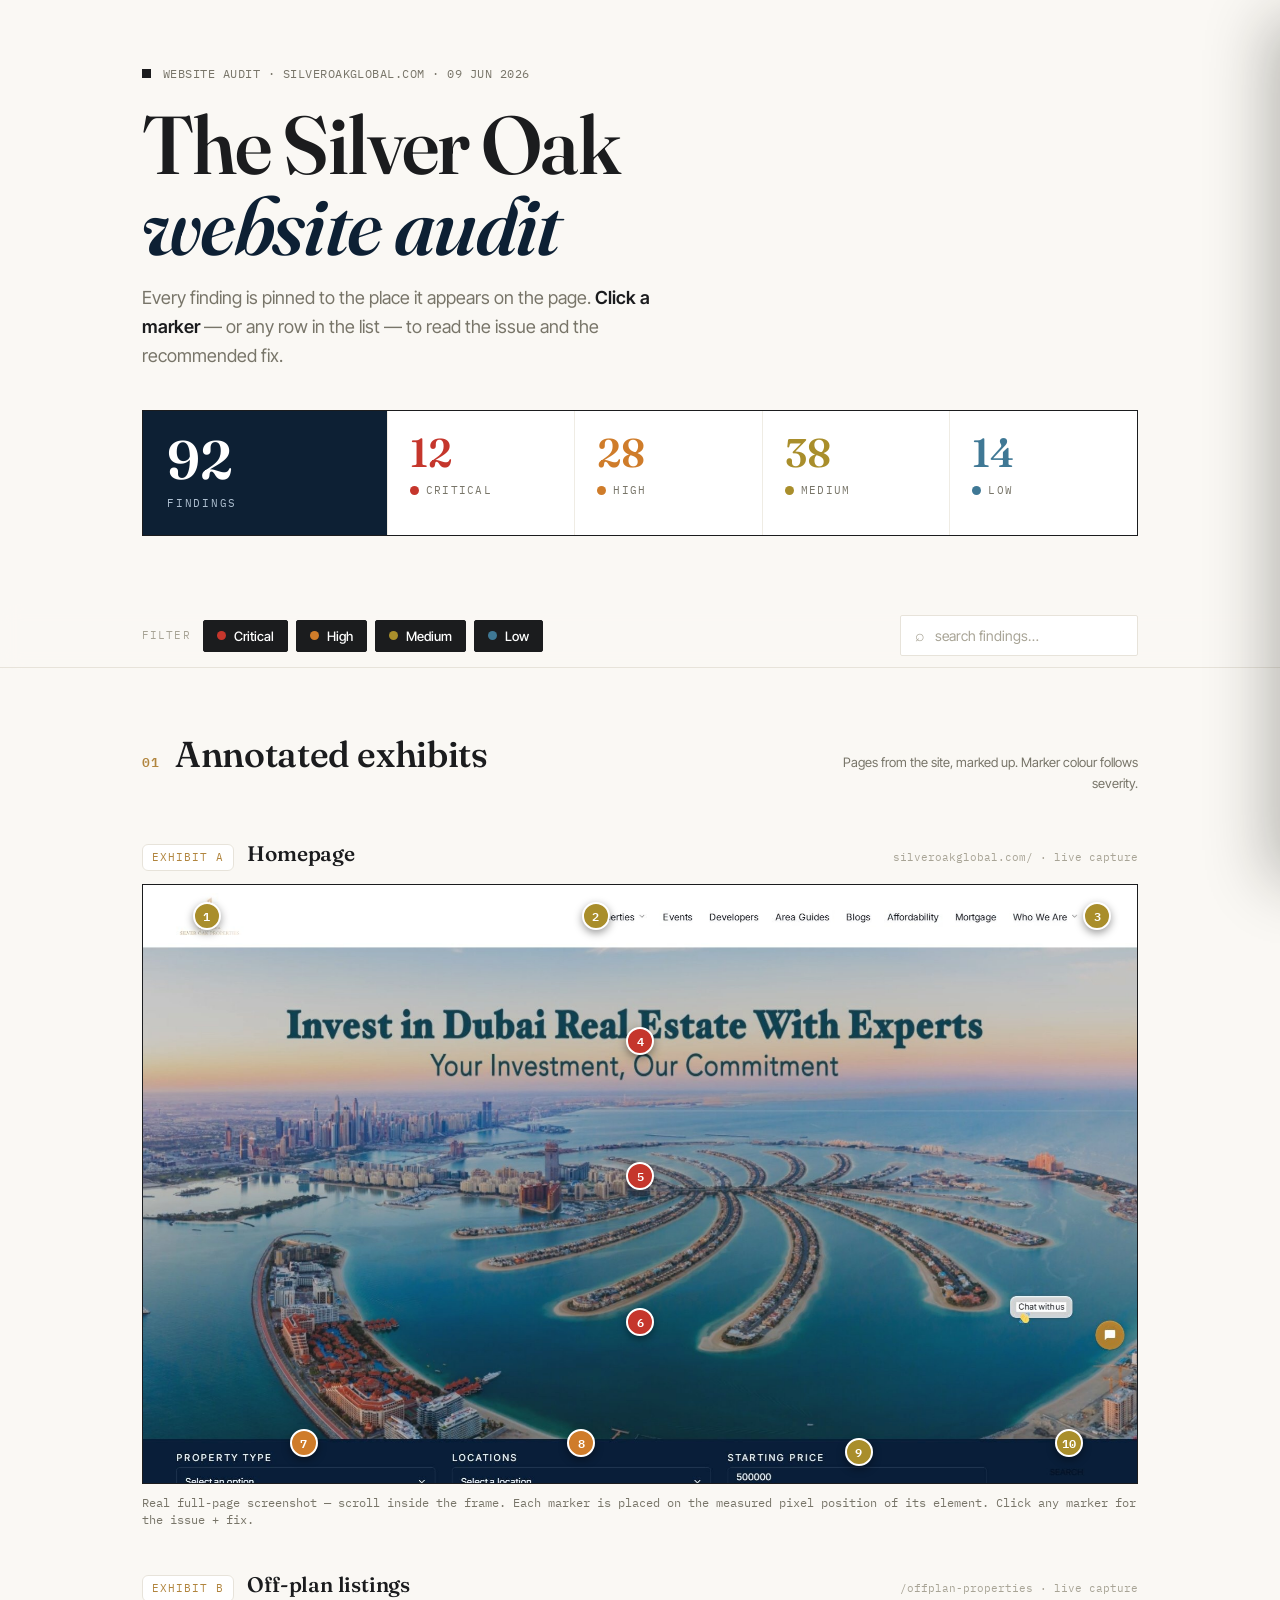
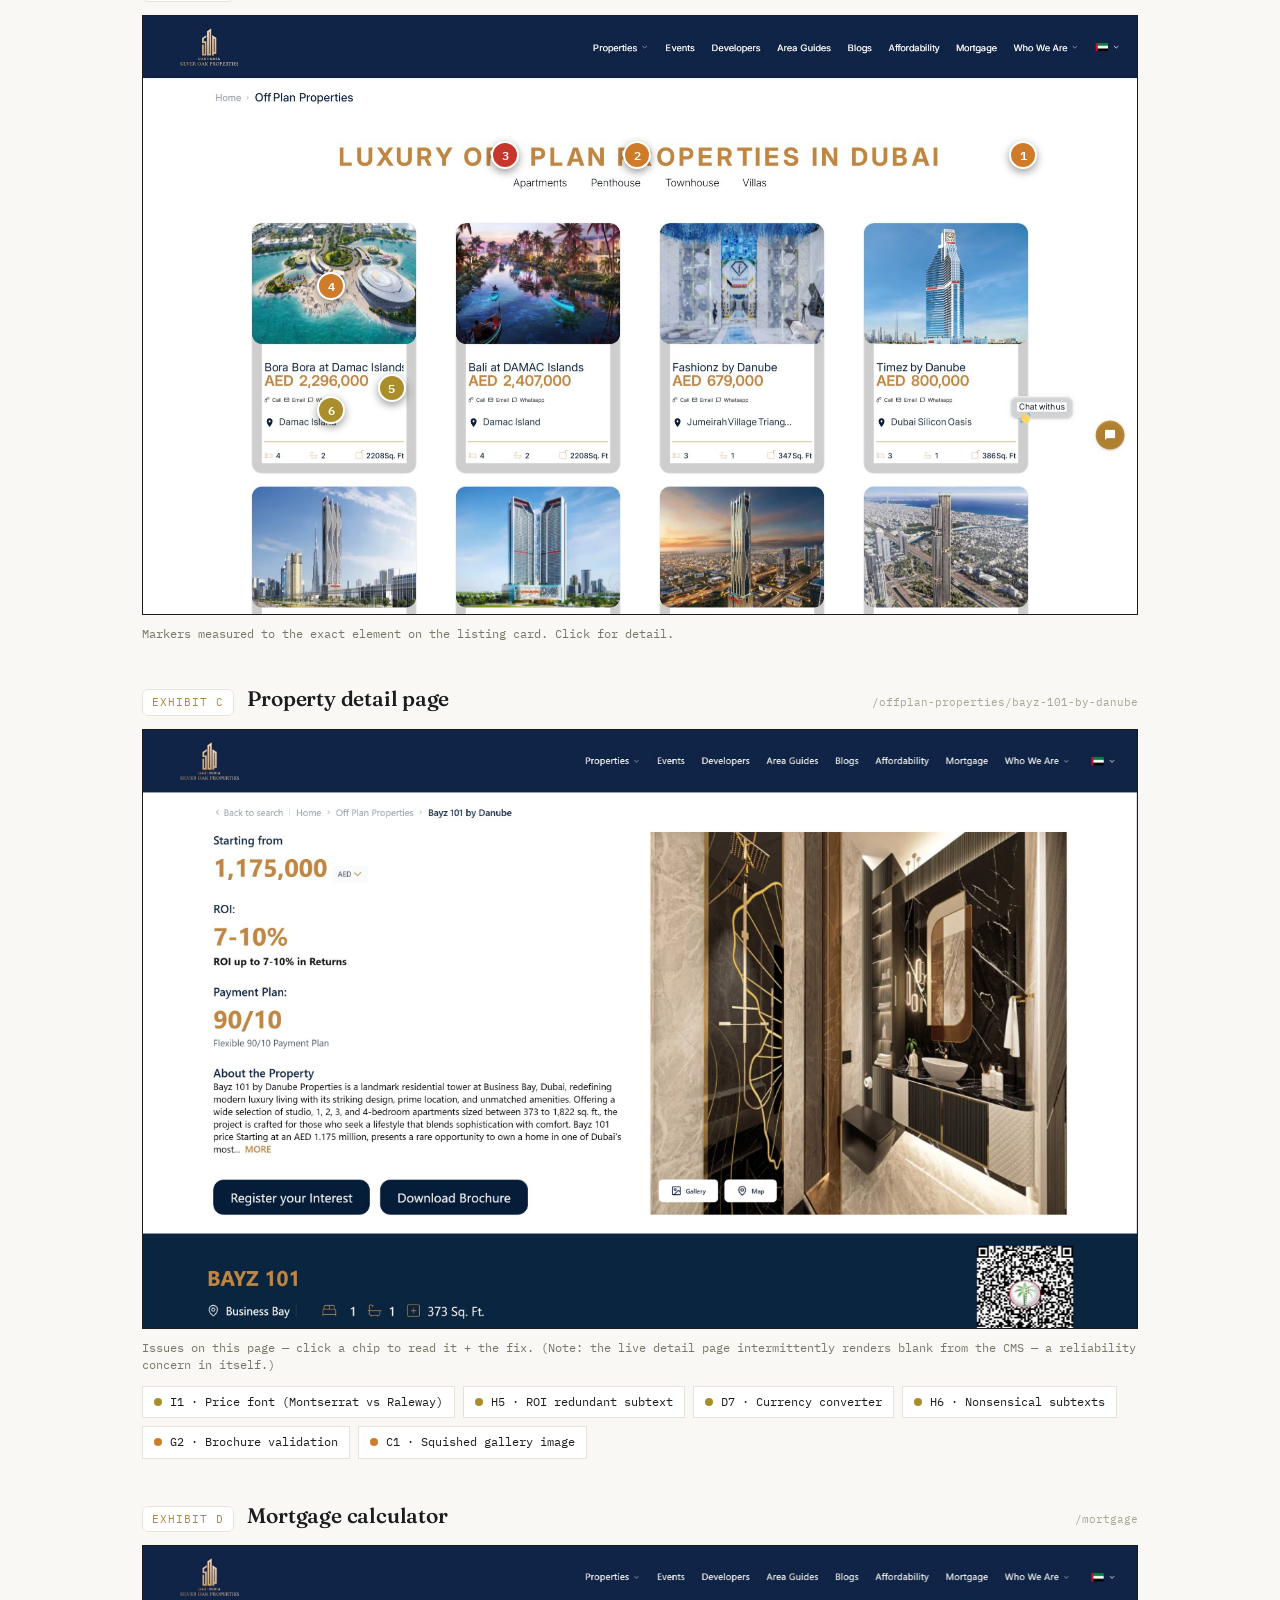
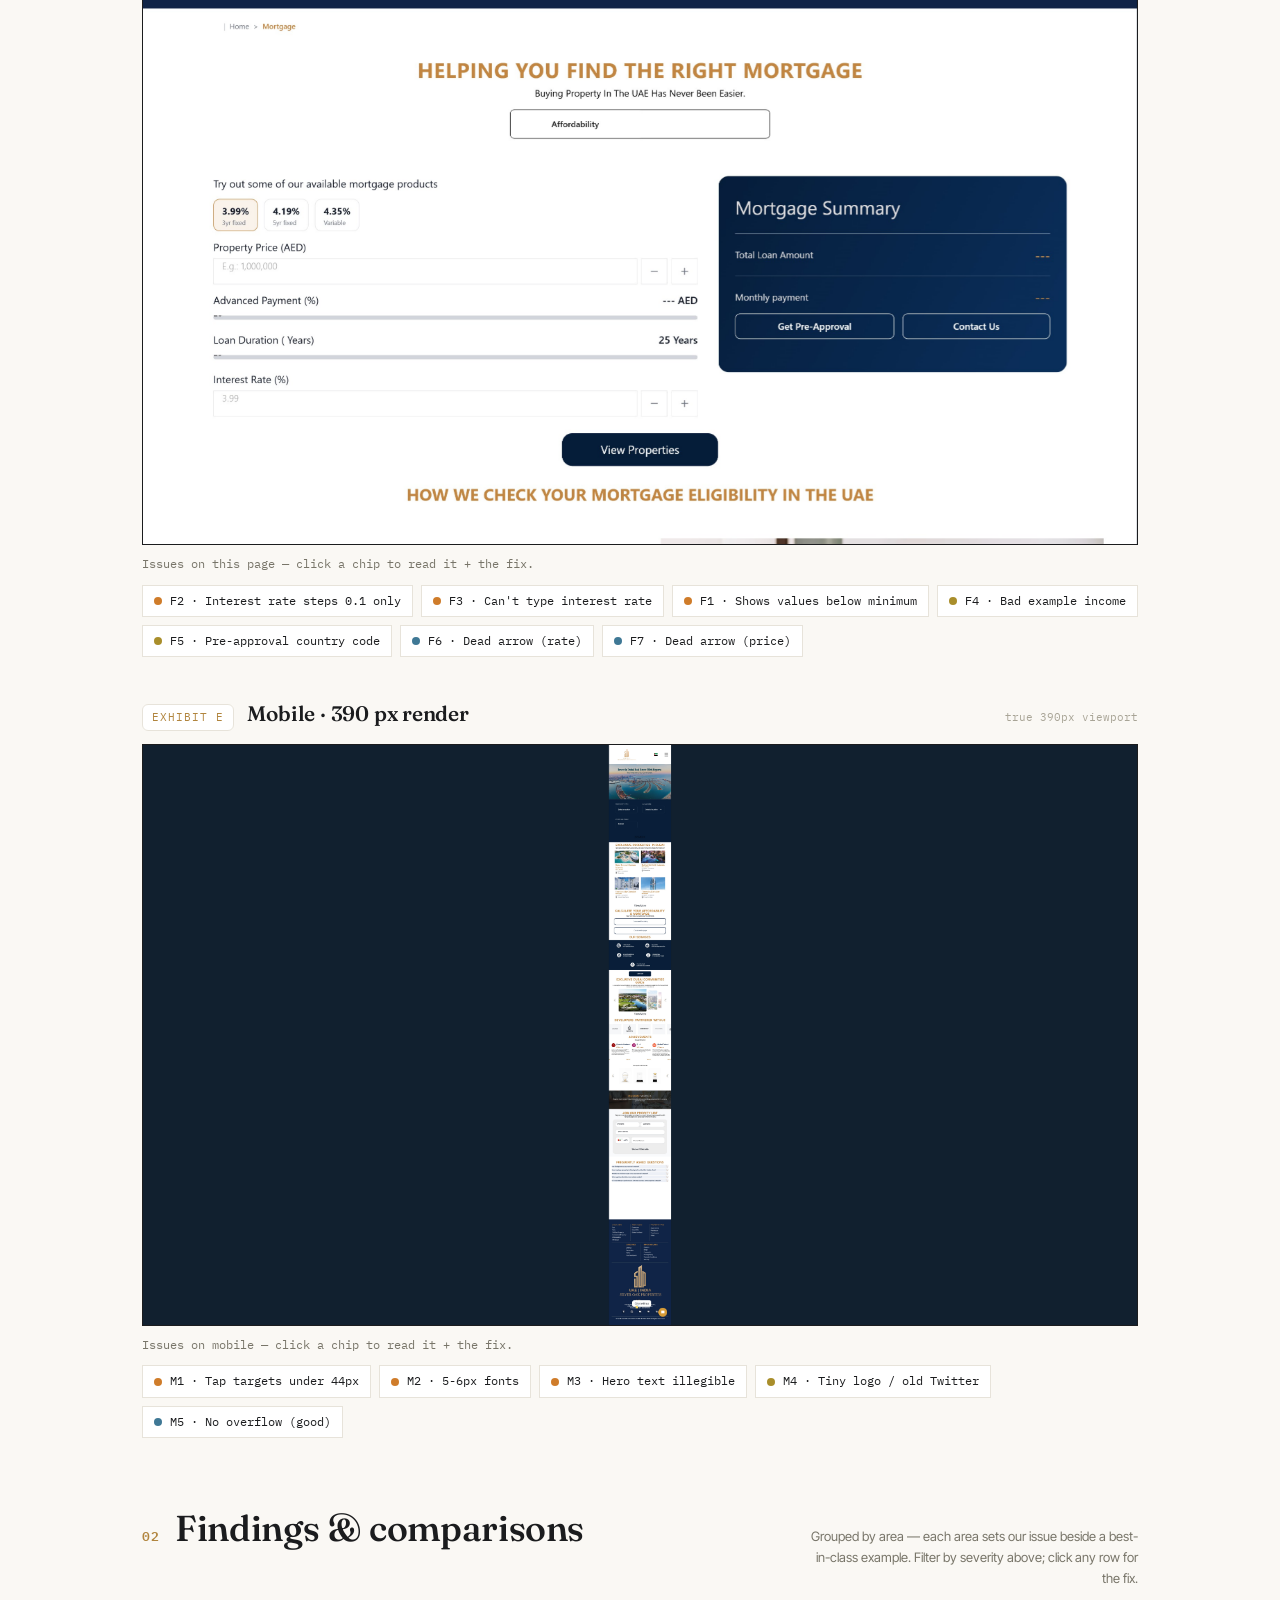
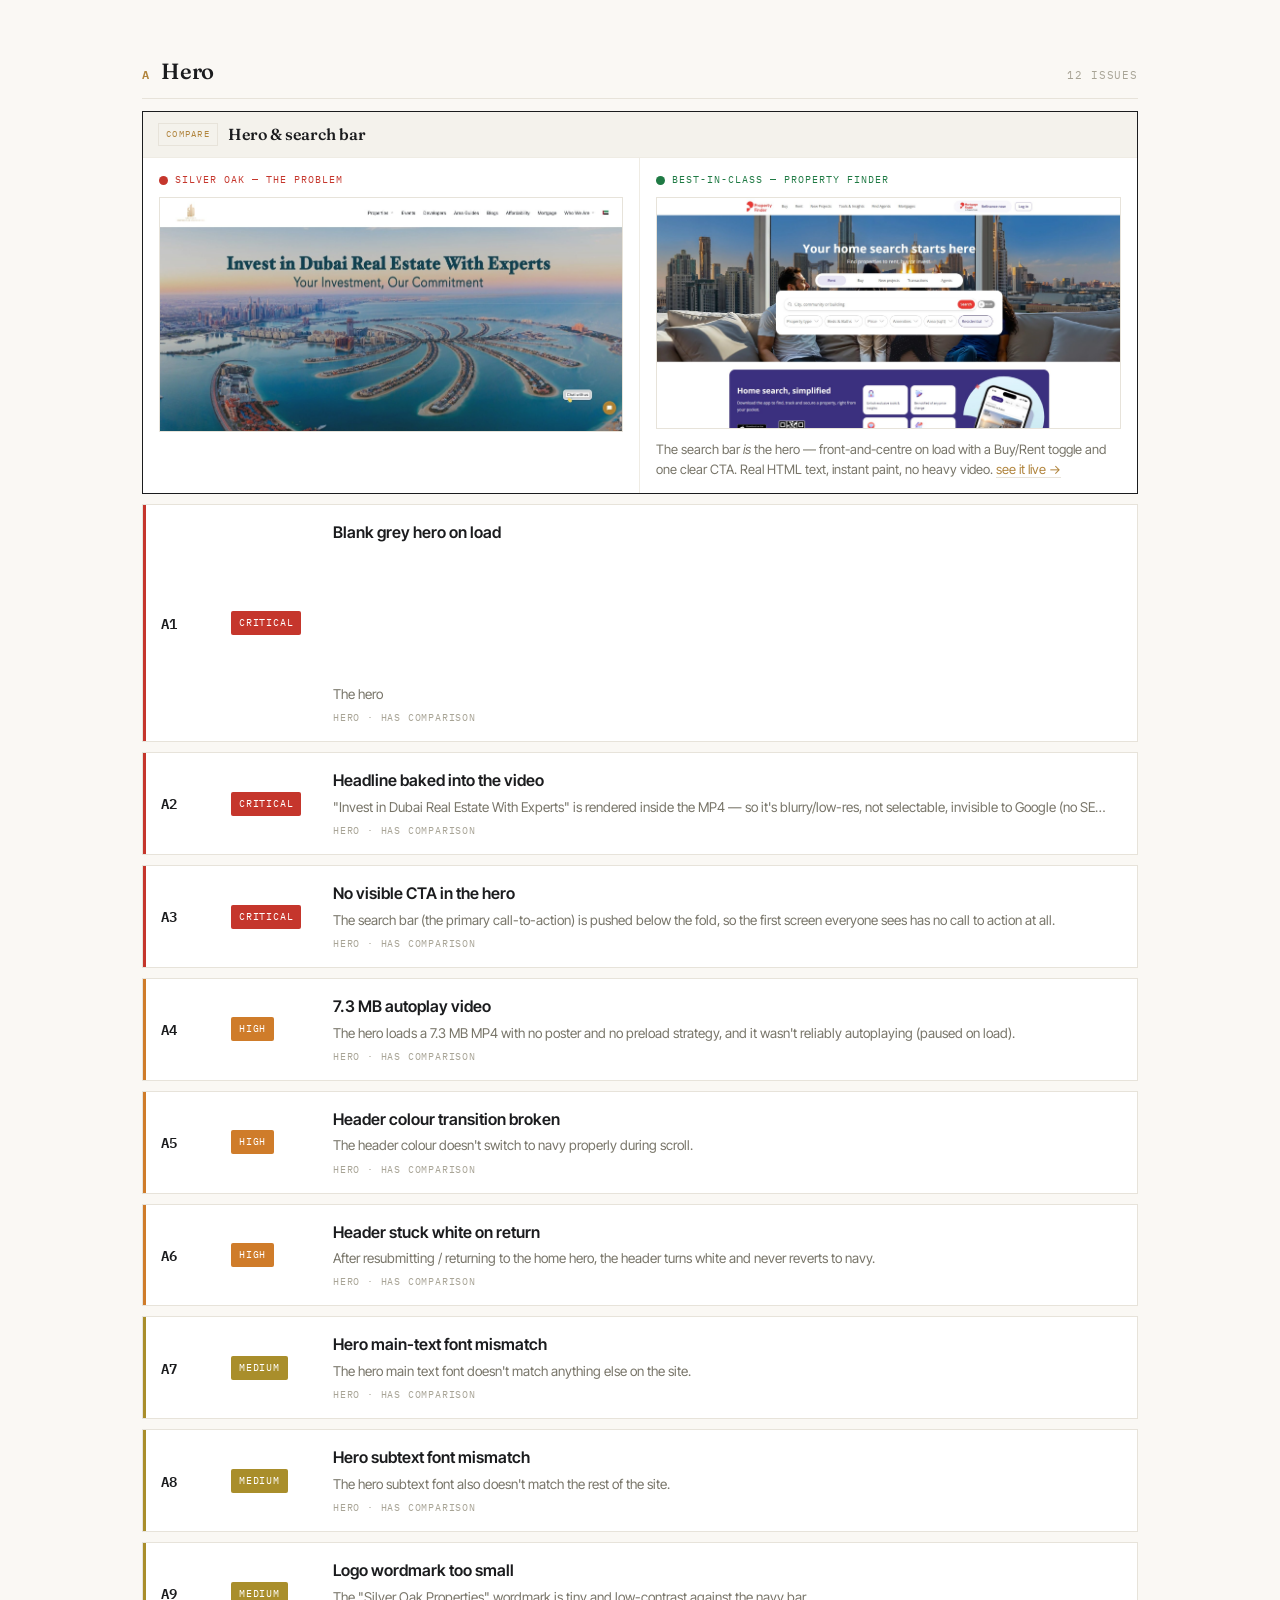
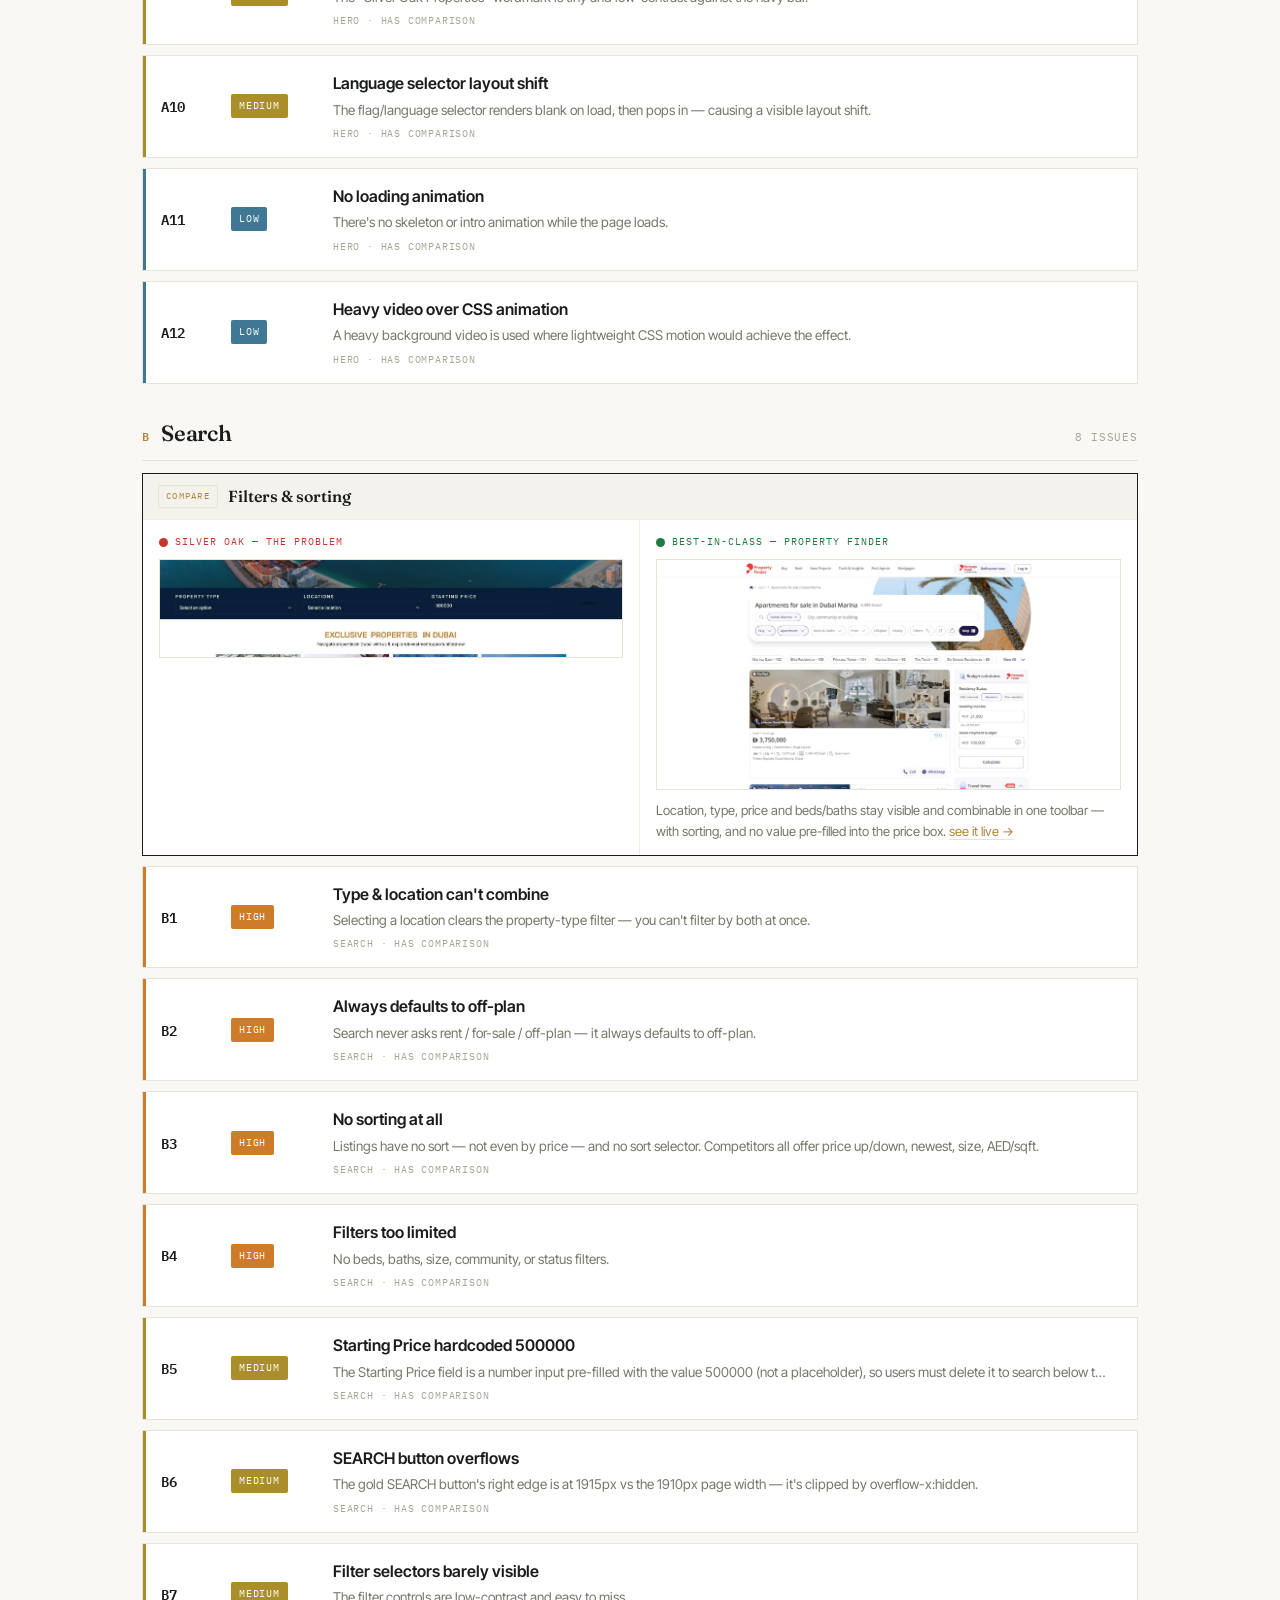
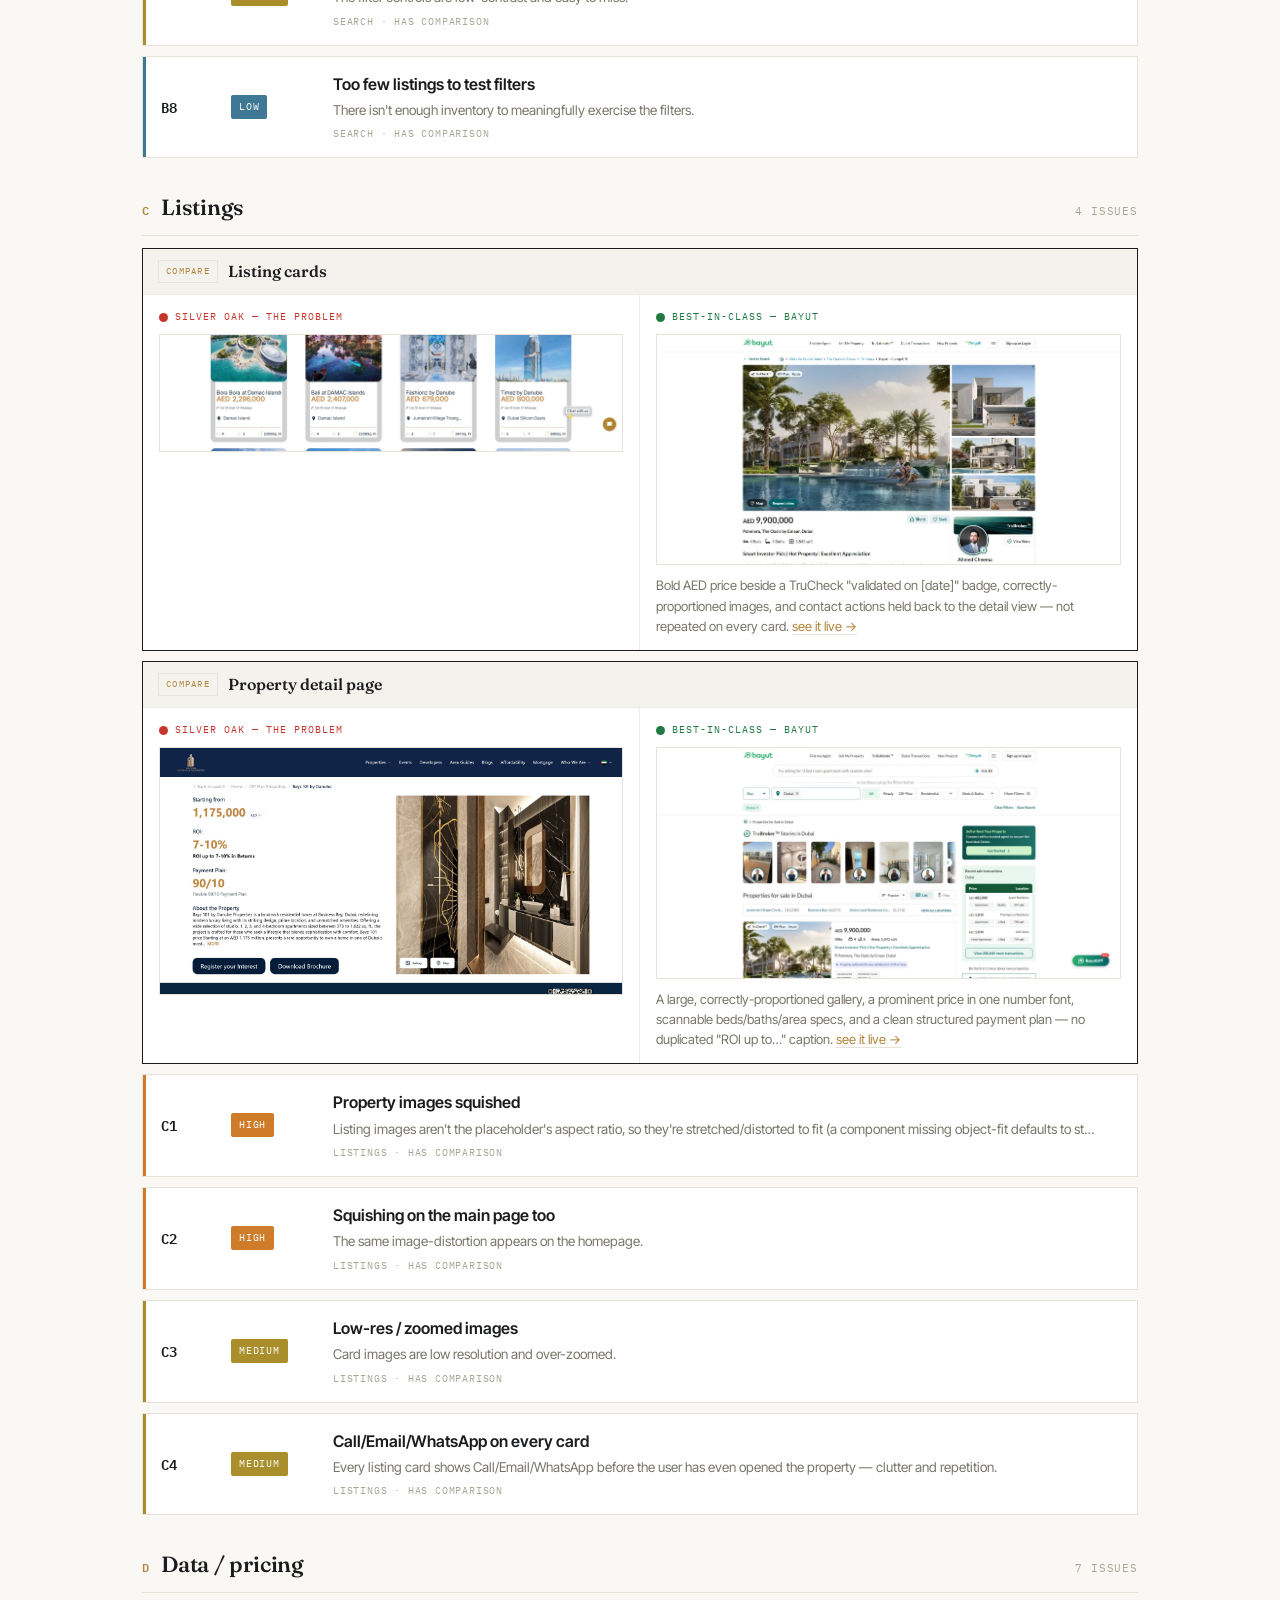
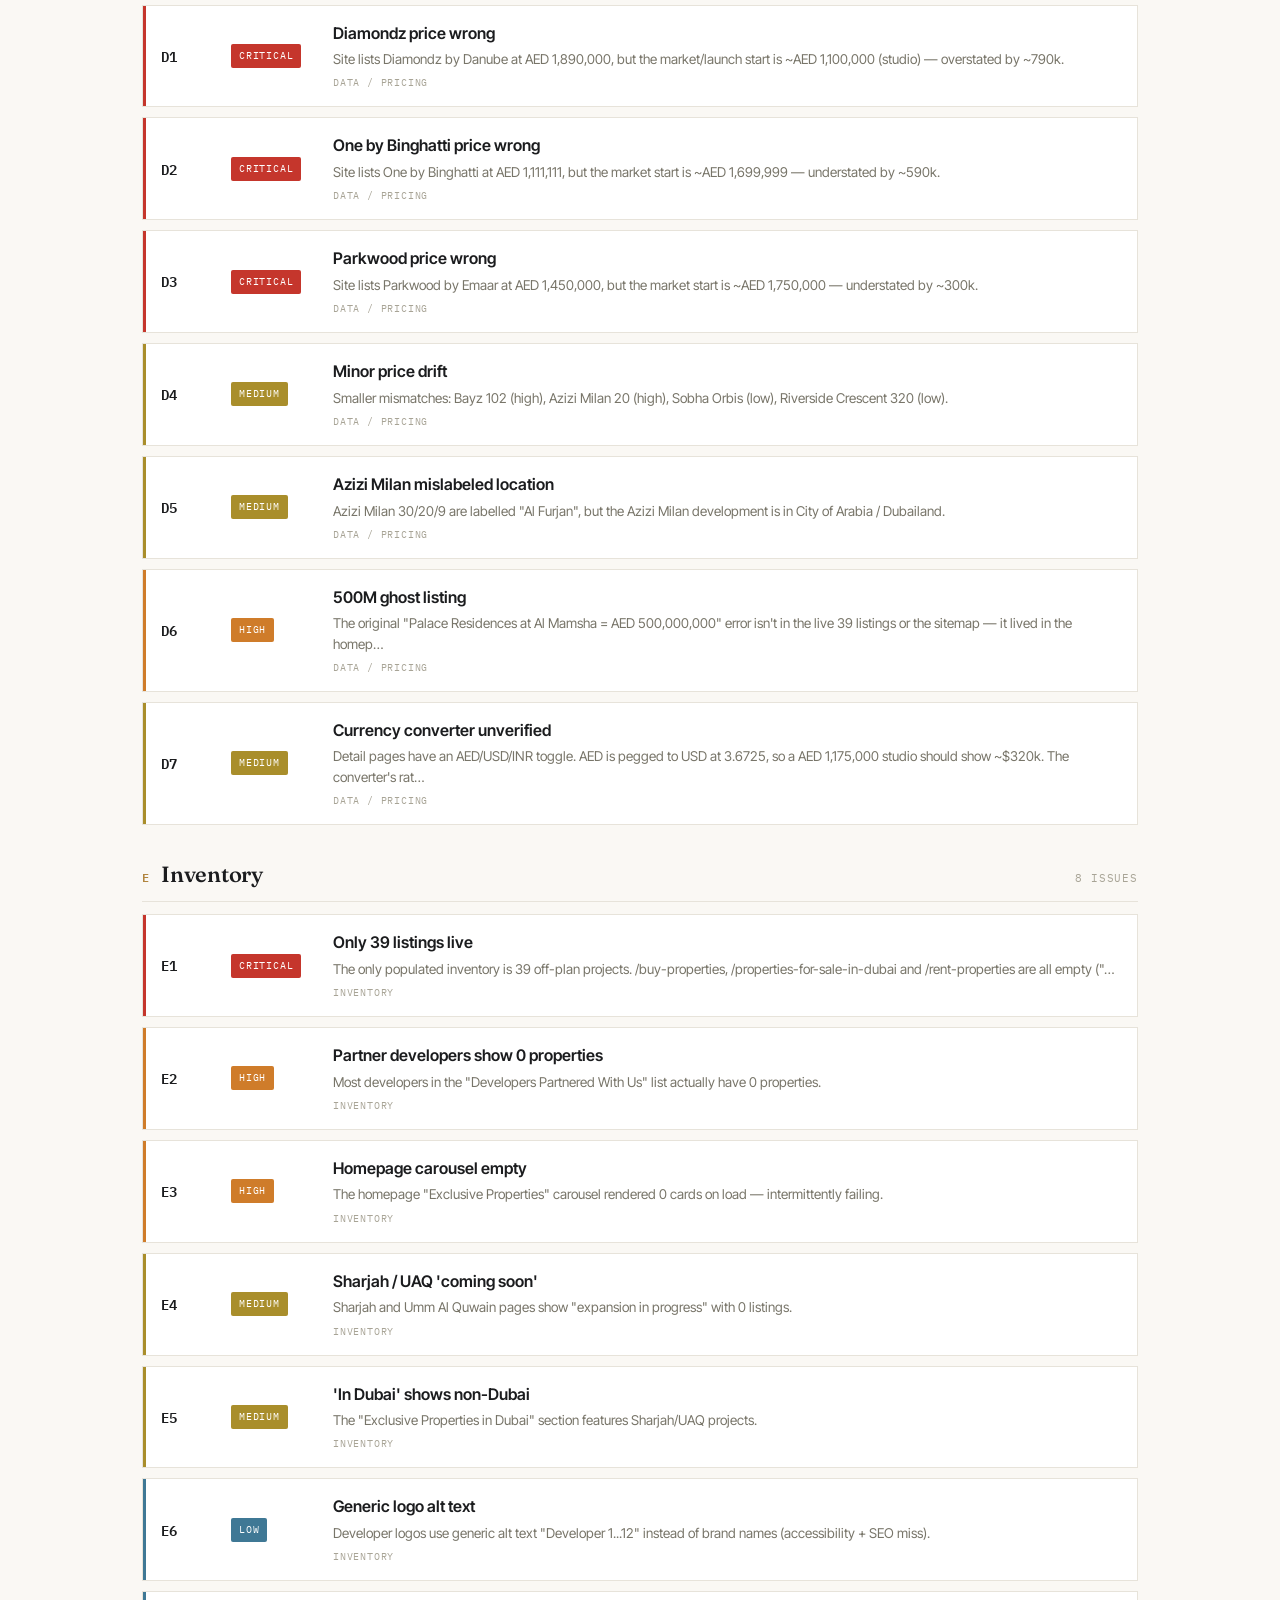
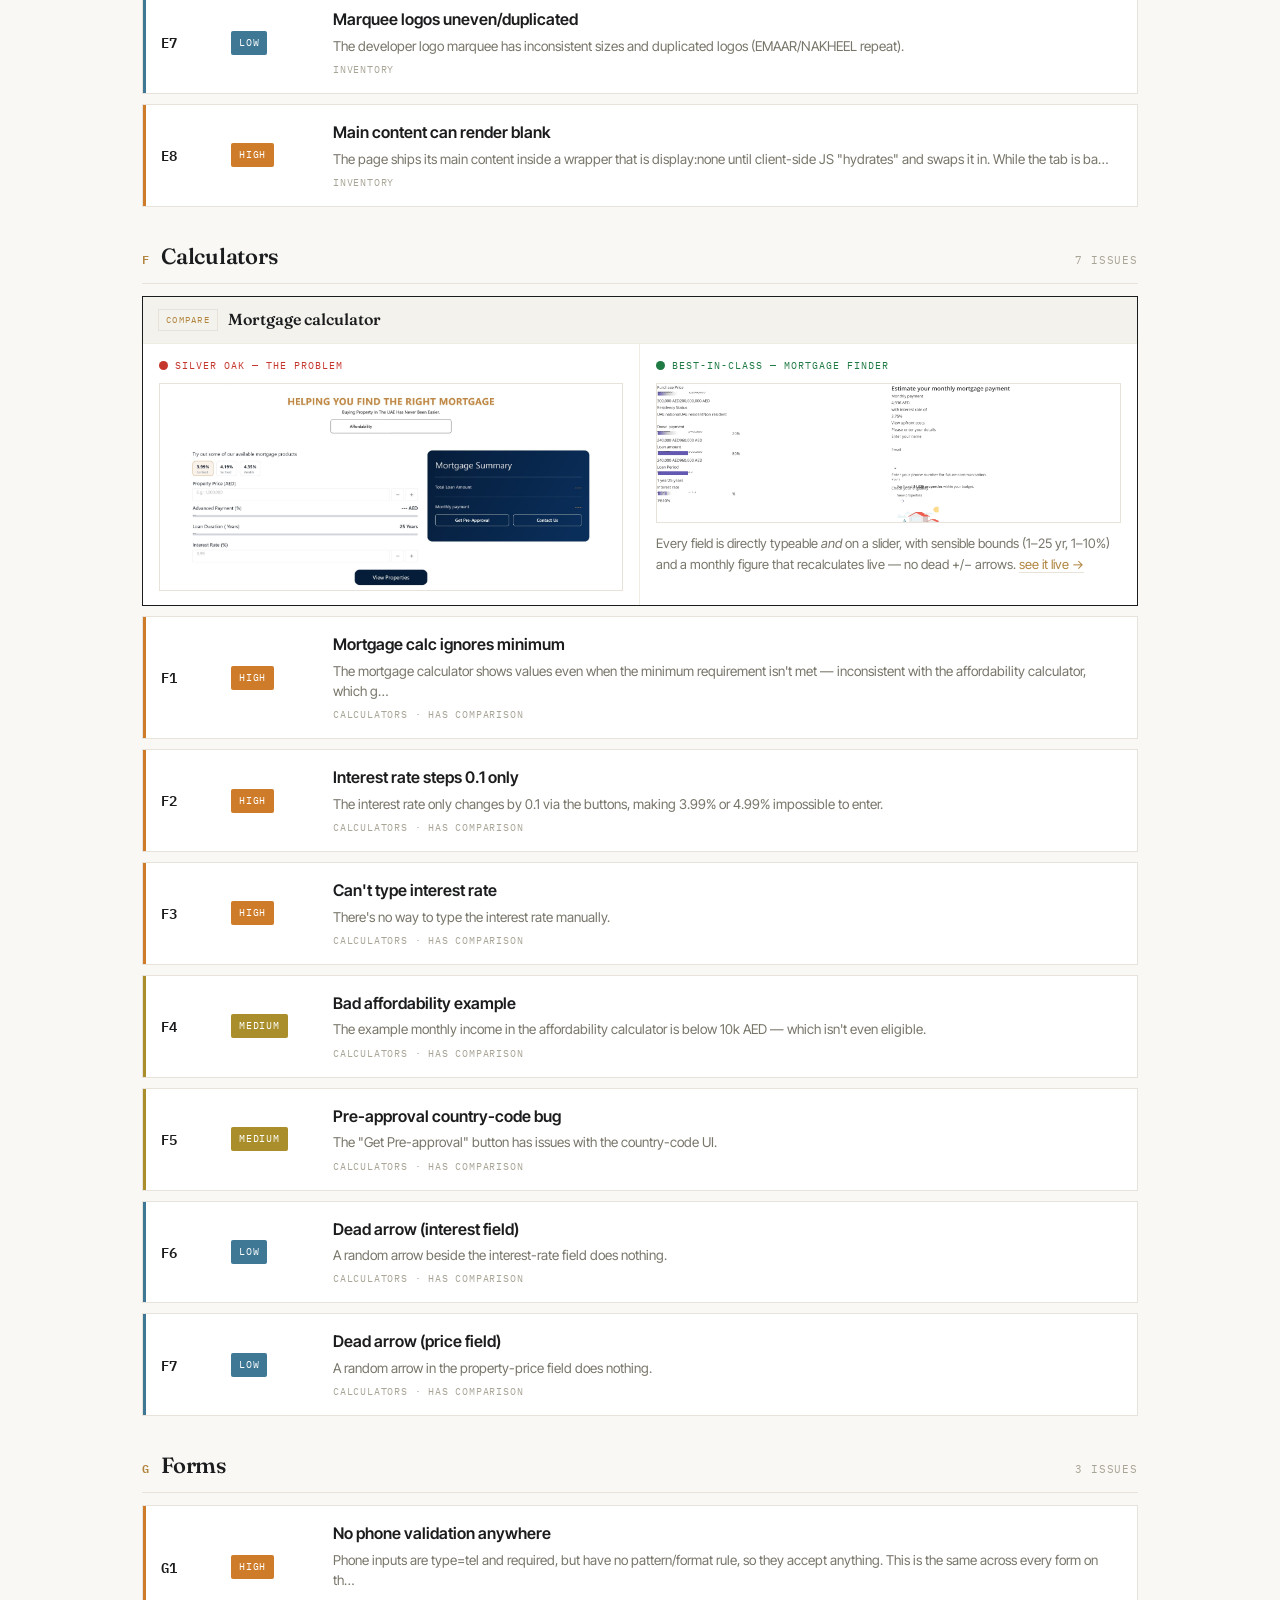
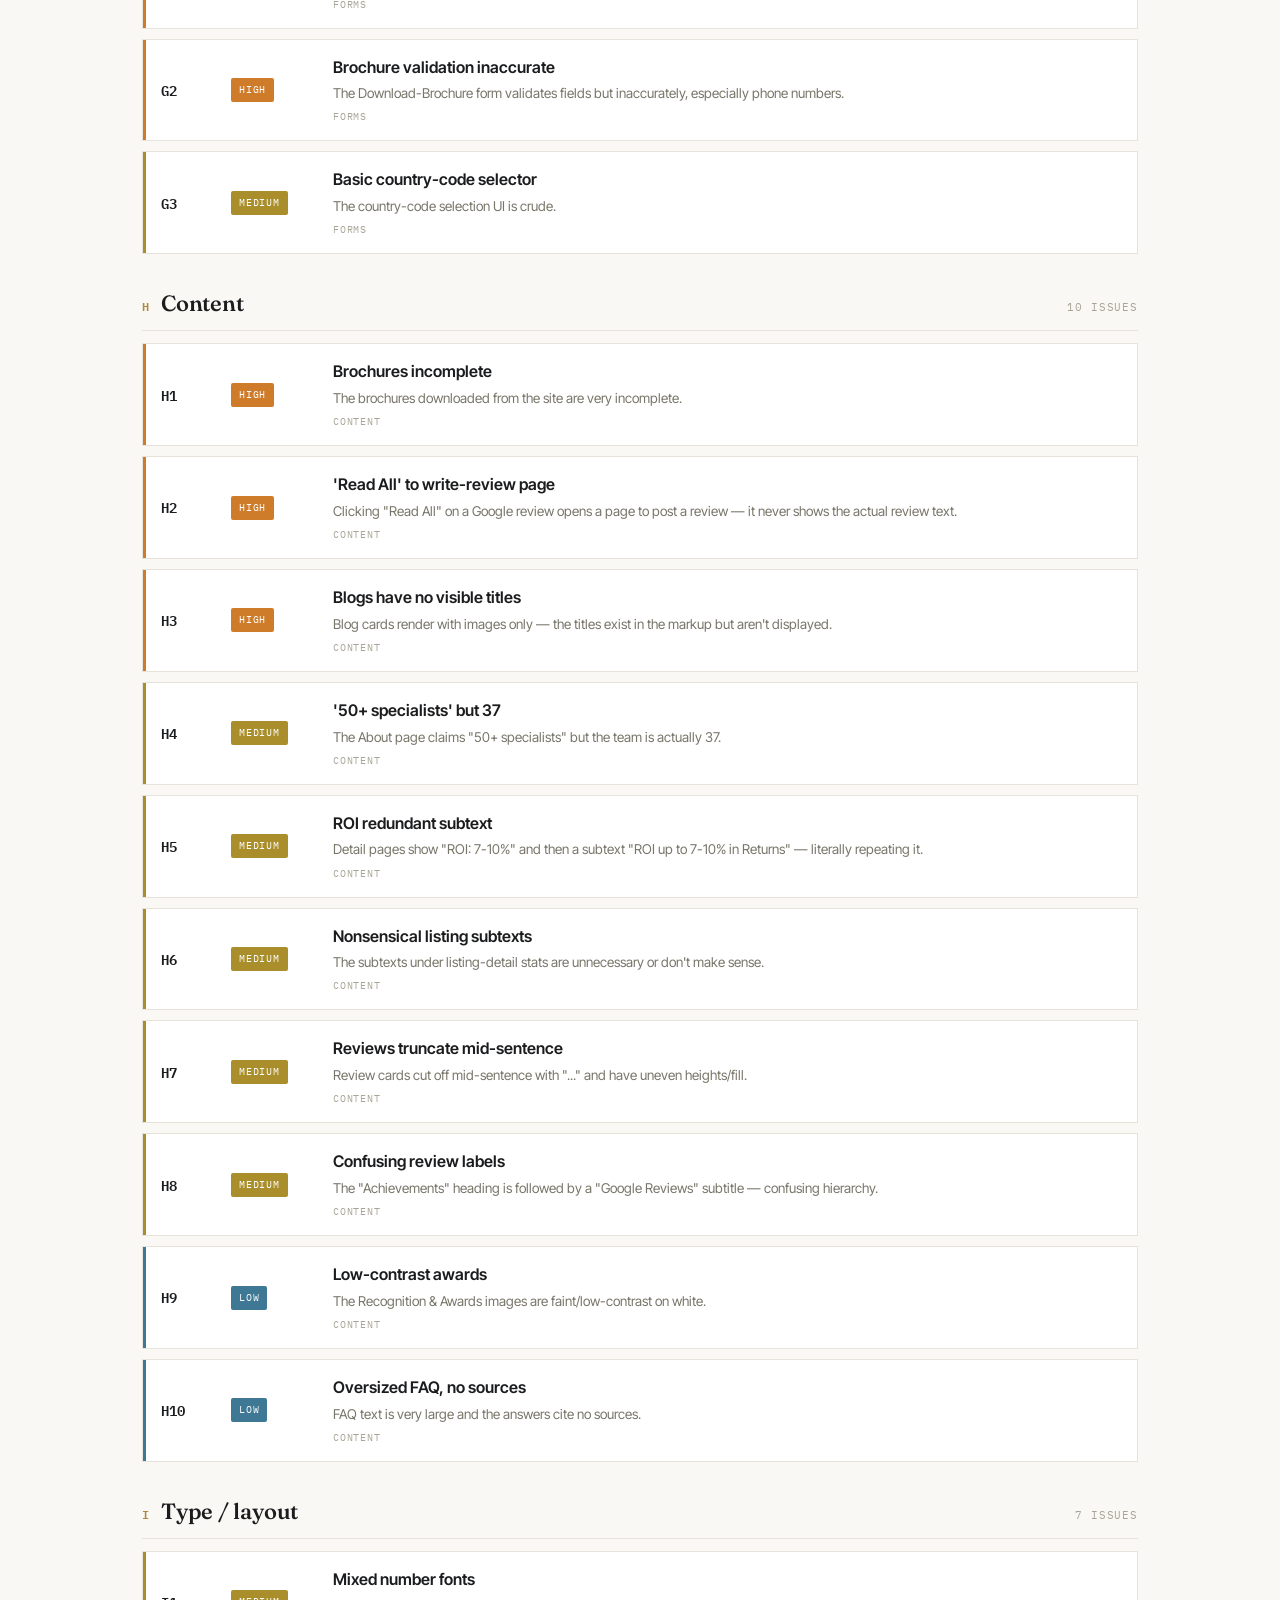
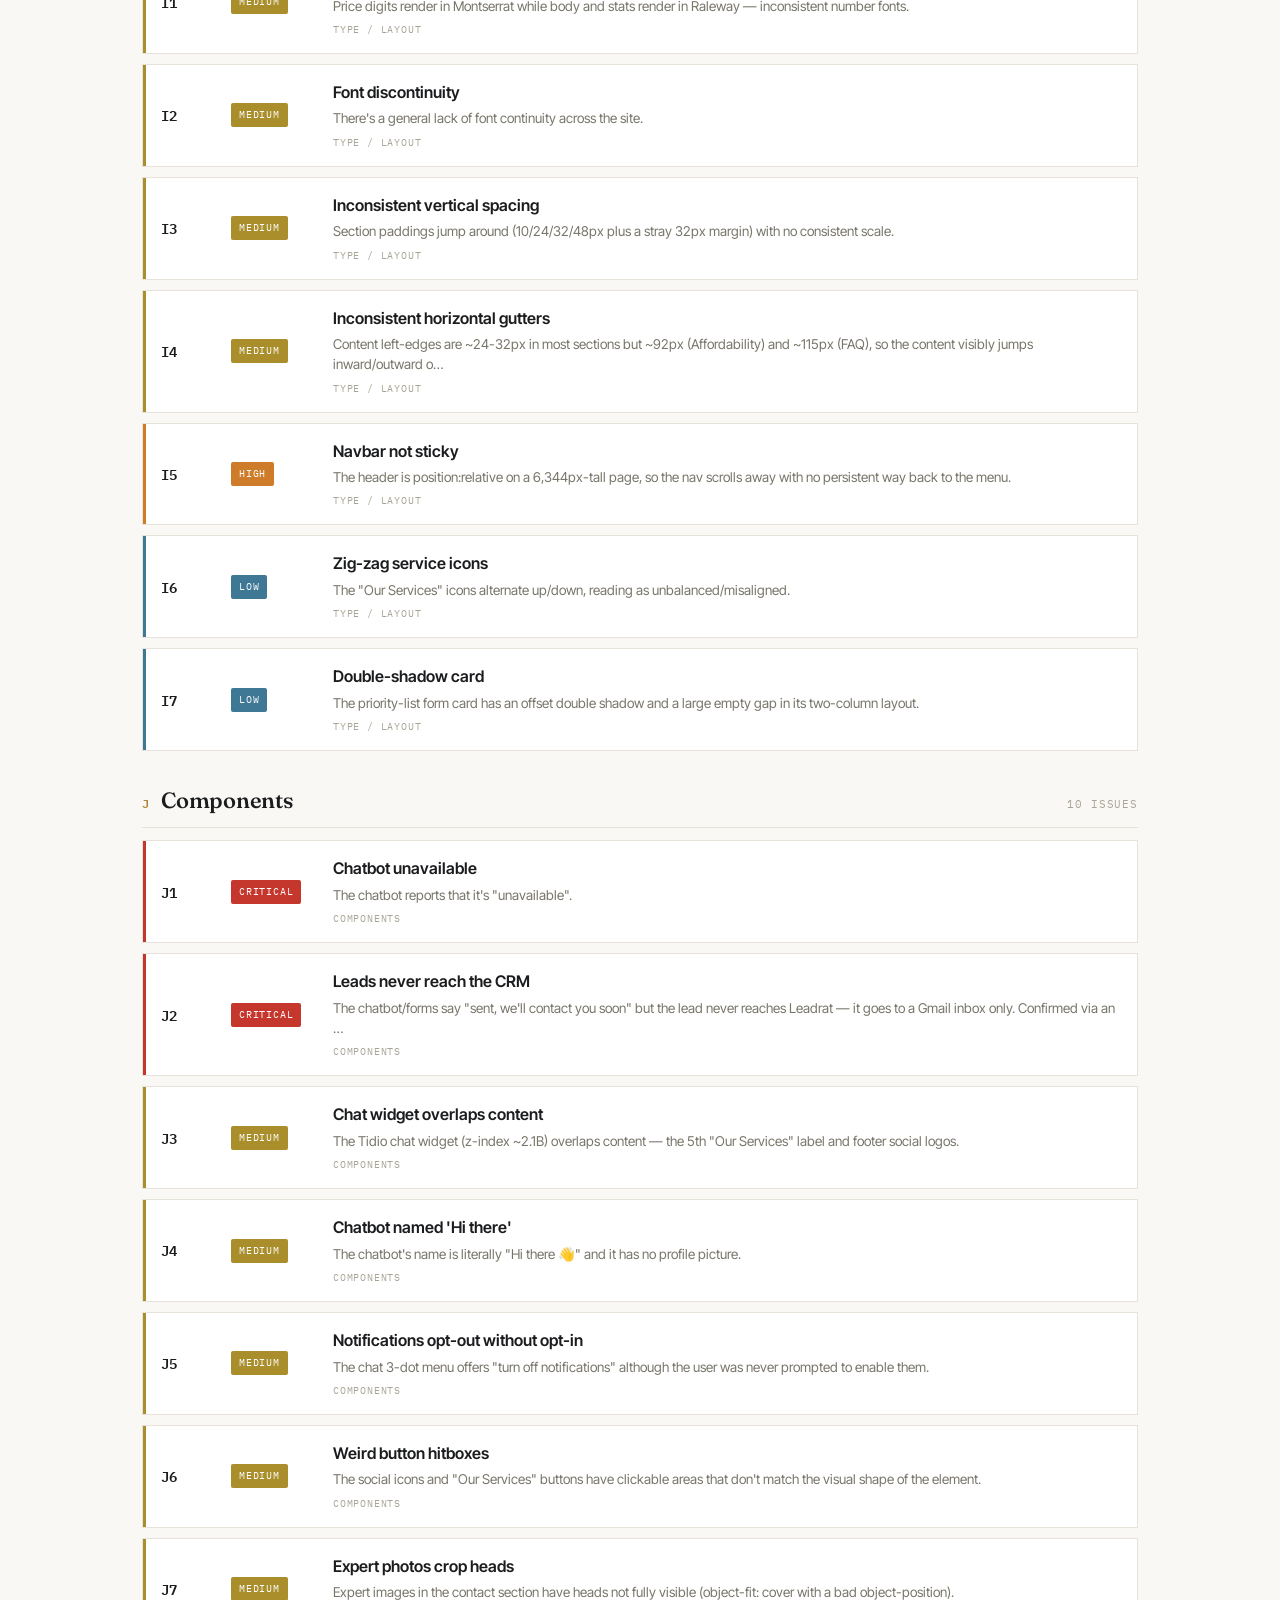
==== commit 756bcfc6: "Restructure: comparisons beside each issue, by area Replaced the bottom benchmark section with per-a" ====
--- a/deploy/index.html
+++ b/deploy/index.html
@@ -153,6 +153,32 @@
 .lrow .lcat{font-family:var(--mono);font-size:10px;color:var(--faint);text-transform:uppercase;letter-spacing:.08em;margin-top:6px}
 .lrow.hide{display:none}
 
+/* ---------- area headers + comparison (issue vs best-in-class) ---------- */
+.cathead{display:flex;align-items:baseline;gap:12px;margin:22px 0 2px;padding-bottom:9px;border-bottom:1px solid var(--line)}
+.cathead .cl{font-family:var(--mono);font-size:12px;font-weight:600;color:var(--gold)}
+.cathead h3{font-family:var(--serif);font-weight:560;font-size:22px;margin:0;letter-spacing:-.01em}
+.cathead .ct{margin-left:auto;font-family:var(--mono);font-size:10.5px;color:var(--faint);text-transform:uppercase;letter-spacing:.08em}
+.cmp{border:1px solid var(--ink);background:var(--panel);margin:0}
+.cmp .ch{display:flex;align-items:center;gap:10px;padding:10px 15px;border-bottom:1px solid var(--line-2);background:var(--panel-2)}
+.cmp .ch .t{font-family:var(--serif);font-size:16px;font-weight:560}
+.cmp .ch .tag{font-family:var(--mono);font-size:9px;letter-spacing:.14em;text-transform:uppercase;color:var(--gold);border:1px solid var(--line);padding:3px 7px}
+.cmp .cols{display:grid;grid-template-columns:1fr 1fr}
+.cmp .cl2{padding:14px 16px}
+.cmp .cl2.ours{border-right:1px solid var(--line-2)}
+.cmp .cl2 .lab{font-family:var(--mono);font-size:10px;letter-spacing:.1em;text-transform:uppercase;margin-bottom:9px;display:flex;align-items:center;gap:7px}
+.cmp .cl2 .lab .mk{width:9px;height:9px;border-radius:50%}
+.cmp .cl2.ours .lab{color:var(--crit)}.cmp .cl2.ours .lab .mk{background:var(--crit)}
+.cmp .cl2.good .lab{color:#1f7a44}.cmp .cl2.good .lab .mk{background:#1f7a44}
+.cmp img{display:block;width:100%;height:auto;border:1px solid var(--line)}
+.cmp .cap{font-size:13px;color:var(--muted);margin-top:10px;line-height:1.55}
+.cmp .cap a,.cmp.note a{color:var(--gold);text-decoration:none;border-bottom:1px solid var(--line)}
+.cmp .cap a:hover,.cmp.note a:hover{border-color:var(--gold)}
+.cmp.note{display:flex;gap:10px;align-items:baseline;flex-wrap:wrap;padding:12px 16px}
+.cmp.note .lab{font-family:var(--mono);font-size:10px;letter-spacing:.1em;text-transform:uppercase;color:#1f7a44;white-space:nowrap}
+.cmp.note .cap{margin-top:0}
+.drawer .dlink{display:inline-block;font-family:var(--mono);font-size:12px;color:var(--gold);text-decoration:none;border-bottom:1px solid var(--line)}
+@media(max-width:680px){.cmp .cols{grid-template-columns:1fr}.cmp .cl2.ours{border-right:none;border-bottom:1px solid var(--line-2)}}
+
 /* ---------- drawer ---------- */
 .scrim{position:fixed;inset:0;background:rgba(24,22,18,.4);backdrop-filter:blur(2px);opacity:0;pointer-events:none;transition:.22s;z-index:90}
 .scrim.open{opacity:1;pointer-events:auto}
@@ -292,70 +318,9 @@
 </div></section>
 
 <section class="sec"><div class="wrap">
-  <div class="sec-h reveal"><span class="no">02</span><h2>All findings</h2><p>Filter above; click a row for the issue &amp; the fix.</p></div>
+  <div class="sec-h reveal"><span class="no">02</span><h2>Findings &amp; comparisons</h2><p>Grouped by area — each area sets our issue beside a best-in-class example. Filter by severity above; click any row for the fix.</p></div>
   <div class="ledger" id="ledger"></div>
   <p id="empty" style="display:none;text-align:center;padding:30px;font-family:var(--mono);color:var(--muted)">No entries match.</p>
-</div></section>
-
-<section class="sec"><div class="wrap">
-  <div class="sec-h reveal"><span class="no">03</span><h2>Benchmark — what good looks like</h2><p>Best-in-class patterns from live competitor sites, mapped to the Silver Oak gaps they fix. Click a site to open the actual reference page.</p></div>
-  <style>
-    .bench{display:grid;grid-template-columns:1fr 1fr;gap:0;border:1px solid var(--ink);border-bottom:none}
-    .bench .bx{padding:22px 22px;border-bottom:1px solid var(--ink);border-right:1px solid var(--line-2)}
-    .bench .bx:nth-child(even){border-right:none}
-    .bench .area{font-family:var(--serif);font-size:20px;font-weight:560;line-height:1.15}
-    .bench .refs{font-family:var(--mono);font-size:10.5px;letter-spacing:.08em;text-transform:uppercase;color:var(--muted);margin:8px 0 12px}
-    .bench .good{font-size:14.5px;color:var(--ink);margin:0 0 14px}
-    .bench .shot{display:block;width:100%;height:auto;border:1px solid var(--line);margin:2px 0 13px}
-    .bench .lk{display:flex;flex-direction:column;gap:5px}
-    .bench .lk a{font-family:var(--mono);font-size:12px;color:var(--gold);text-decoration:none;border-bottom:1px solid var(--line);padding-bottom:2px;width:fit-content}
-    .bench .lk a:hover{border-color:var(--gold)}
-    @media(max-width:680px){.bench{grid-template-columns:1fr}.bench .bx{border-right:none}}
-  </style>
-  <div class="bench">
-    <div class="bx">
-      <div class="area">Hero with a visible search CTA</div>
-      <img class="shot" src="assets/ref-pf-hero.jpg" alt="Property Finder homepage hero with search bar" loading="lazy">
-      <div class="refs">fixes A1 · A2 · A3 — blank hero, baked-in text, no CTA</div>
-      <p class="good">The search bar <em>is</em> the hero — front-and-centre on load with a clear Buy/Rent toggle and one dominant CTA. Real text, instant paint, no heavy video.</p>
-      <div class="lk"><a href="https://www.propertyfinder.ae/" target="_blank" rel="noopener">propertyfinder.ae →</a><a href="https://www.rightmove.co.uk/" target="_blank" rel="noopener">rightmove.co.uk →</a></div>
-    </div>
-    <div class="bx">
-      <div class="area">Combinable, sortable filters</div>
-      <img class="shot" src="assets/ref-pf-filters.jpg" alt="Property Finder combinable filter toolbar" loading="lazy">
-      <div class="refs">fixes B1 · B2 · B3 · B4 — can't combine type+location, no sort</div>
-      <p class="good">Location + type + price + beds/baths stay visible and combinable in one persistent toolbar, with the active filters encoded in a clean, shareable URL.</p>
-      <div class="lk"><a href="https://www.propertyfinder.ae/en/buy/dubai/apartments-for-sale-dubai-marina.html" target="_blank" rel="noopener">propertyfinder.ae — Dubai Marina search →</a></div>
-    </div>
-    <div class="bx">
-      <div class="area">Mortgage / affordability calculator</div>
-      <img class="shot" src="assets/ref-mortgage-calc.jpg" alt="Mortgage Finder calculator with typeable inputs and live result" loading="lazy">
-      <div class="refs">fixes F1–F7 — untypeable rate, 0.1 steps, dead arrows</div>
-      <p class="good">Every field is directly typeable <em>and</em> has a slider, with sensible min/max bounds (1–25 yr term, 1–10% rate) and a result that recalculates instantly.</p>
-      <div class="lk"><a href="https://www.mortgagefinder.ae/en/calculator" target="_blank" rel="noopener">mortgagefinder.ae/calculator →</a><a href="https://www.zillow.com/mortgage-calculator/house-affordability/" target="_blank" rel="noopener">zillow.com affordability →</a></div>
-    </div>
-    <div class="bx">
-      <div class="area">Property detail page</div>
-      <img class="shot" src="assets/ref-bayut-detail.jpg" alt="Bayut property detail page with gallery, price and specs" loading="lazy">
-      <div class="refs">fixes C1 · I1 · H5 · H6 — squished gallery, price font, junk subtext</div>
-      <p class="good">A large, correctly-proportioned gallery, a prominent price, scannable beds/baths/area specs, and an explicit structured payment plan (down payment → milestones → handover).</p>
-      <div class="lk"><a href="https://www.bayut.com/for-sale/property/dubai/" target="_blank" rel="noopener">bayut.com — open any listing →</a><a href="https://www.emaar.com/en/" target="_blank" rel="noopener">emaar.com off-plan →</a></div>
-    </div>
-    <div class="bx">
-      <div class="area">Trustworthy price on cards</div>
-      <img class="shot" src="assets/ref-bayut-cards.jpg" alt="Bayut listing cards with price and TruCheck validated badge" loading="lazy">
-      <div class="refs">fixes D1–D3 — price errors, no trust cue on cards</div>
-      <p class="good">Bayut shows the price next to a "TruCheck — validated on [date]" badge tying the price to a verification date; Rightmove honestly labels "Guide Price / POA / Offers Over" so a card never overstates certainty.</p>
-      <div class="lk"><a href="https://www.bayut.com/for-sale/property/dubai/" target="_blank" rel="noopener">bayut.com — TruCheck cards →</a><a href="https://www.rightmove.co.uk/" target="_blank" rel="noopener">rightmove.co.uk →</a></div>
-    </div>
-    <div class="bx">
-      <div class="area">Mobile homepage</div>
-      <div class="refs">fixes M1 · M2 · M3 · M4 — tiny tap targets &amp; 5–6px fonts</div>
-      <p class="good">Single-column hero with a large legible search field, thumb-reachable controls, properly sized tap targets, and no horizontal scroll.</p>
-      <div class="lk"><a href="https://www.bayut.com/" target="_blank" rel="noopener">bayut.com (view at ~390px) →</a><a href="https://www.zillow.com/" target="_blank" rel="noopener">zillow.com →</a></div>
-    </div>
-  </div>
-  <p class="exnote">Real screenshots of the reference sites; click any link to open the live page. (Zillow &amp; Emaar are linked rather than shown — they block automated capture. The mobile row is link-only.)</p>
 </div></section>
 
 <footer class="foot"><div class="wrap">Silver Oak — website audit · prepared by Claude · Jun 2026<br>Companion docs: <b>DETAILED_AUDIT · MASTER_FINDINGS · PRICE_VERIFICATION · DEEPER_ANALYSIS · SECURITY_REVIEW</b></div></footer>
@@ -367,6 +332,7 @@
   <div class="meta" id="dMeta"></div>
   <div class="blk"><div class="h">The problem</div><p id="dDesc"></p></div>
   <div class="blk"><div class="h">The fix</div><div class="fix"><p id="dFix"></p></div></div>
+  <div class="blk" id="dBenchBlk" style="display:none"><div class="h">What good looks like</div><div id="dBench"></div></div>
 </aside>
 
 <script>
@@ -467,22 +433,46 @@
 {id:"M5",sev:"low",t:"No horizontal overflow (good)",d:`Verified good: at 390px the document scroll width is 380px — no horizontal scroll/overflow on mobile.`,f:`No action needed.`}
 ];
 const FM=Object.fromEntries(F.map(x=>[x.id,x]));
+const BENCH={
+ A:[{t:"Hero & search bar",ours:"assets/ours-hero.jpg",ref:"assets/ref-pf-hero.jpg",site:"Property Finder",url:"https://www.propertyfinder.ae/",good:`The search bar <em>is</em> the hero — front-and-centre on load with a Buy/Rent toggle and one clear CTA. Real HTML text, instant paint, no heavy video.`}],
+ B:[{t:"Filters & sorting",ours:"assets/ours-search.jpg",ref:"assets/ref-pf-filters.jpg",site:"Property Finder",url:"https://www.propertyfinder.ae/en/buy/dubai/apartments-for-sale-dubai-marina.html",good:`Location, type, price and beds/baths stay visible and combinable in one toolbar — with sorting, and no value pre-filled into the price box.`}],
+ C:[
+  {t:"Listing cards",ours:"assets/ours-cards.jpg",ref:"assets/ref-bayut-cards.jpg",site:"Bayut",url:"https://www.bayut.com/for-sale/property/dubai/",good:`Bold AED price beside a TruCheck "validated on [date]" badge, correctly-proportioned images, and contact actions held back to the detail view — not repeated on every card.`},
+  {t:"Property detail page",ours:"assets/ours-detail.jpg",ref:"assets/ref-bayut-detail.jpg",site:"Bayut",url:"https://www.bayut.com/for-sale/property/dubai/",good:`A large, correctly-proportioned gallery, a prominent price in one number font, scannable beds/baths/area specs, and a clean structured payment plan — no duplicated "ROI up to…" caption.`}
+ ],
+ F:[{t:"Mortgage calculator",ours:"assets/ours-calc.jpg",ref:"assets/ref-mortgage-calc.jpg",site:"Mortgage Finder",url:"https://www.mortgagefinder.ae/en/calculator",good:`Every field is directly typeable <em>and</em> on a slider, with sensible bounds (1–25 yr, 1–10%) and a monthly figure that recalculates live — no dead +/− arrows.`}],
+ M:[{linkonly:true,good:`Single-column hero with a large legible search field, 44px tap targets and a 14px+ minimum font.`,links:[["bayut.com (≈390px)","https://www.bayut.com/"],["zillow.com","https://www.zillow.com/"]]}]
+};
+function cmpHTML(b){
+ if(b.linkonly){const ls=(b.links||[]).map(l=>`<a href="${l[1]}" target="_blank" rel="noopener">${l[0]} →</a>`).join(' · ');return `<div class="cmp note"><span class="lab">✓ Best-in-class</span><span class="cap">${b.good} ${ls}</span></div>`;}
+ return `<div class="cmp"><div class="ch"><span class="tag">Compare</span><span class="t">${b.t}</span></div><div class="cols"><div class="cl2 ours"><div class="lab"><span class="mk"></span>Silver Oak — the problem</div><img src="${b.ours}" alt="Silver Oak ${b.t}" loading="lazy"></div><div class="cl2 good"><div class="lab"><span class="mk"></span>Best-in-class — ${b.site}</div><img src="${b.ref}" alt="${b.site} ${b.t}" loading="lazy"><div class="cap">${b.good} <a href="${b.url}" target="_blank" rel="noopener">see it live →</a></div></div></div></div>`;
+}
 const active=new Set(["crit","high","med","low"]);let query="";
 const ledger=document.getElementById('ledger');
 function render(){
   ledger.innerHTML="";let n=0;
-  F.forEach(x=>{
-    const show=active.has(x.sev)&&(x.t+" "+x.d+" "+x.id+" "+CAT[x.id[0]]).toLowerCase().includes(query);
-    if(!show)return;n++;
-    const el=document.createElement('div');el.className="lrow";el.dataset.sev=x.sev;
-    el.innerHTML=`<span class="lid">${x.id}</span><span class="lsev">${SEVN[x.sev]}</span><div><h4>${x.t}</h4><p class="ld">${x.d.length>140?x.d.slice(0,138)+'…':x.d}</p><div class="lcat">${CAT[x.id[0]]}</div></div>`;
-    el.onclick=()=>openD(x.id);ledger.appendChild(el);
+  const cats=[...new Set(F.map(x=>x.id[0]))];
+  cats.forEach(cat=>{
+    const items=F.filter(x=>x.id[0]===cat&&active.has(x.sev)&&(x.t+" "+x.d+" "+x.id+" "+CAT[cat]).toLowerCase().includes(query));
+    if(!items.length)return;
+    const h=document.createElement('div');h.className="cathead";
+    h.innerHTML=`<span class="cl">${cat}</span><h3>${CAT[cat]}</h3><span class="ct">${items.length} issue${items.length>1?'s':''}</span>`;
+    ledger.appendChild(h);
+    if(BENCH[cat]){const w=document.createElement('div');w.innerHTML=BENCH[cat].map(cmpHTML).join('');while(w.firstChild)ledger.appendChild(w.firstChild);}
+    items.forEach(x=>{n++;
+      const el=document.createElement('div');el.className="lrow";el.dataset.sev=x.sev;
+      el.innerHTML=`<span class="lid">${x.id}</span><span class="lsev">${SEVN[x.sev]}</span><div><h4>${x.t}</h4><p class="ld">${x.d.length>140?x.d.slice(0,138)+'…':x.d}</p><div class="lcat">${CAT[x.id[0]]}${BENCH[x.id[0]]?' · has comparison':''}</div></div>`;
+      el.onclick=()=>openD(x.id);ledger.appendChild(el);
+    });
   });
   document.getElementById('empty').style.display=n?"none":"block";
   document.querySelectorAll('.pin').forEach(p=>{const x=FM[p.dataset.fid];p.classList.toggle('hide',!(x&&active.has(x.sev)&&(x.t+" "+x.d).toLowerCase().includes(query)));});
 }
 const scrim=document.getElementById('scrim'),drawer=document.getElementById('drawer');
-function openD(id){const x=FM[id];if(!x)return;document.getElementById('dId').textContent=id+" · "+CAT[id[0]];document.getElementById('dTitle').textContent=x.t;document.getElementById('dMeta').innerHTML=`<span class="badge ${x.sev}">${SEVN[x.sev]}</span>`;document.getElementById('dDesc').textContent=x.d;document.getElementById('dFix').textContent=x.f;scrim.classList.add('open');drawer.classList.add('open');}
+function openD(id){const x=FM[id];if(!x)return;document.getElementById('dId').textContent=id+" · "+CAT[id[0]];document.getElementById('dTitle').textContent=x.t;document.getElementById('dMeta').innerHTML=`<span class="badge ${x.sev}">${SEVN[x.sev]}</span>`;document.getElementById('dDesc').textContent=x.d;document.getElementById('dFix').textContent=x.f;
+  const bk=BENCH[id[0]],blk=document.getElementById('dBenchBlk');
+  if(bk){const b=bk.find(z=>!z.linkonly)||bk[0];document.getElementById('dBench').innerHTML=b.linkonly?`<p style="margin:0 0 9px;font-size:14px;line-height:1.55">${b.good}</p>`+(b.links||[]).map(l=>`<a class="dlink" href="${l[1]}" target="_blank" rel="noopener" style="margin-right:12px">${l[0]} →</a>`).join(''):`<img src="${b.ref}" alt="${b.site}" style="display:block;width:100%;border:1px solid var(--line)"><p style="margin:9px 0 6px;font-size:13.5px;color:var(--muted);line-height:1.55">${b.good}</p><a class="dlink" href="${b.url}" target="_blank" rel="noopener">${b.site} — see it live →</a>`;blk.style.display="";}else blk.style.display="none";
+  scrim.classList.add('open');drawer.classList.add('open');}
 function closeD(){scrim.classList.remove('open');drawer.classList.remove('open');}
 scrim.onclick=closeD;document.getElementById('closeD').onclick=closeD;document.addEventListener('keydown',e=>{if(e.key==="Escape")closeD();});
 document.querySelectorAll('.pin').forEach(p=>p.onclick=()=>openD(p.dataset.fid));
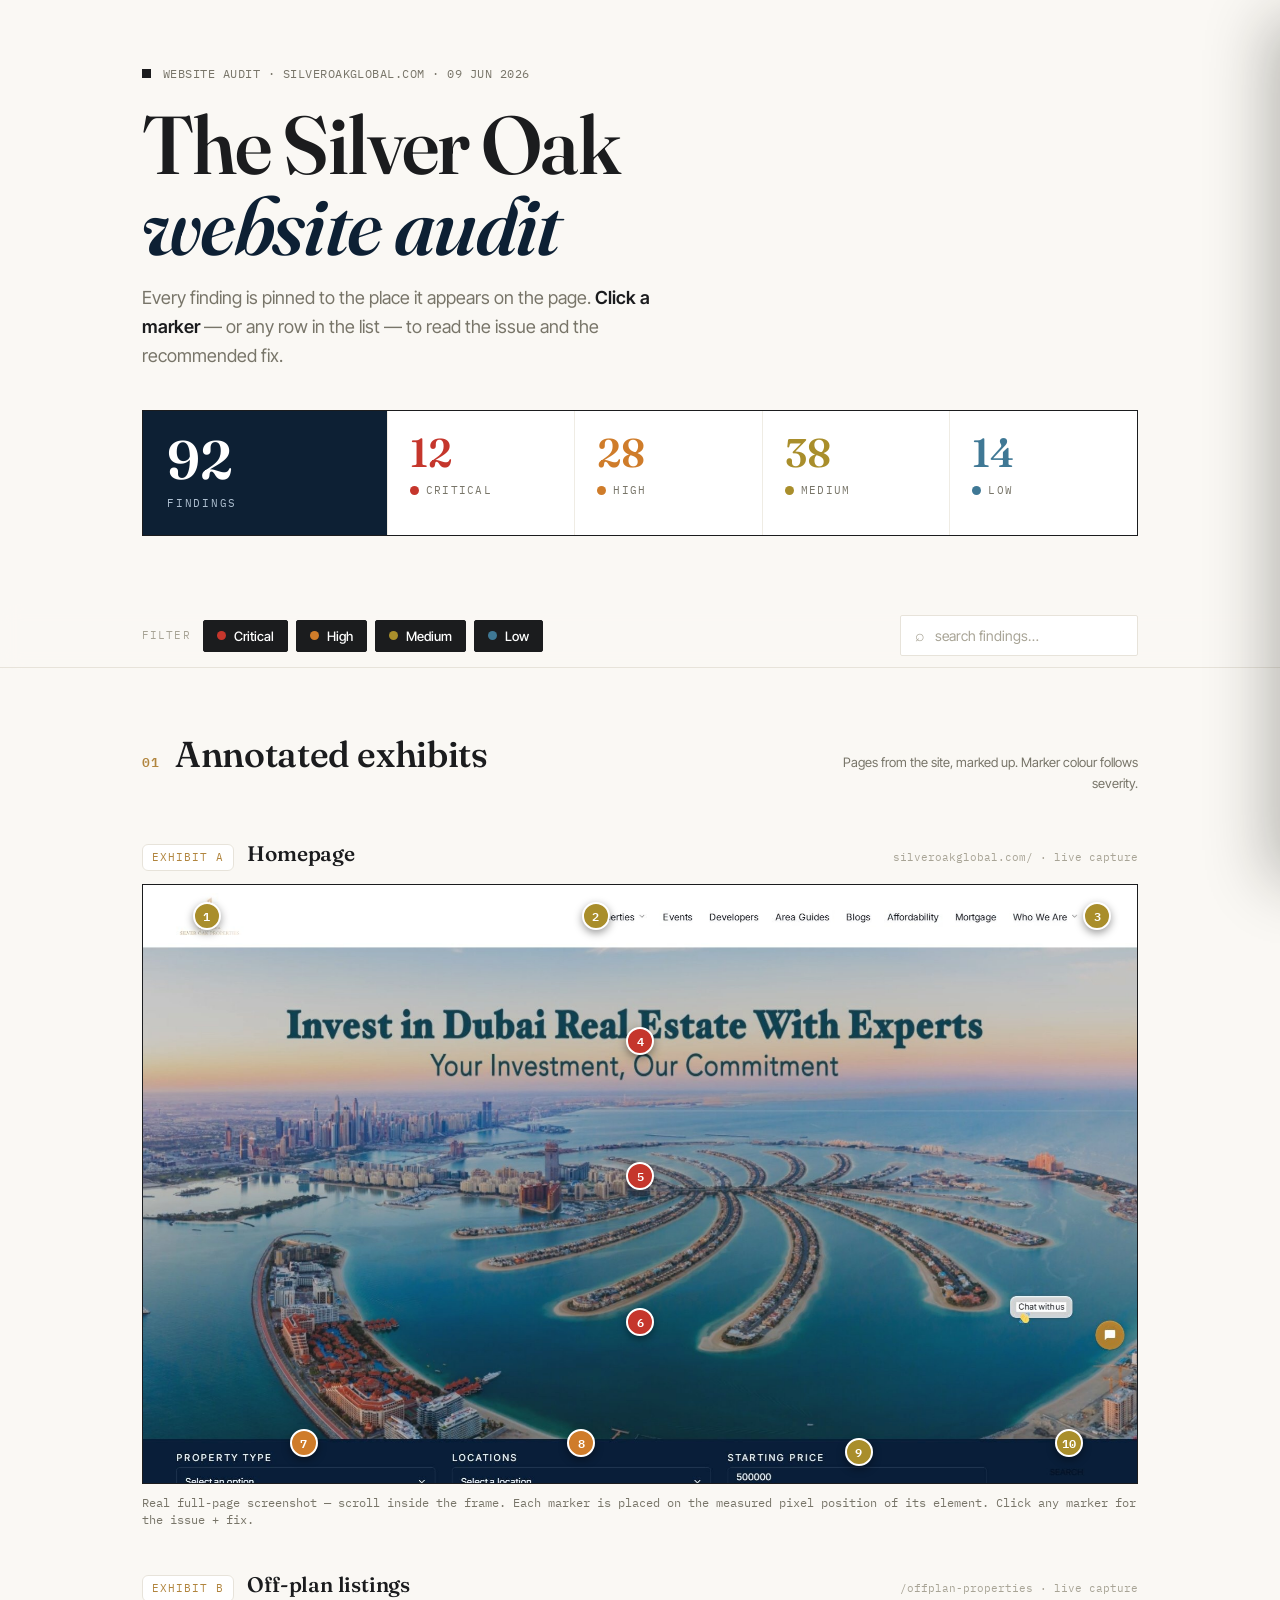
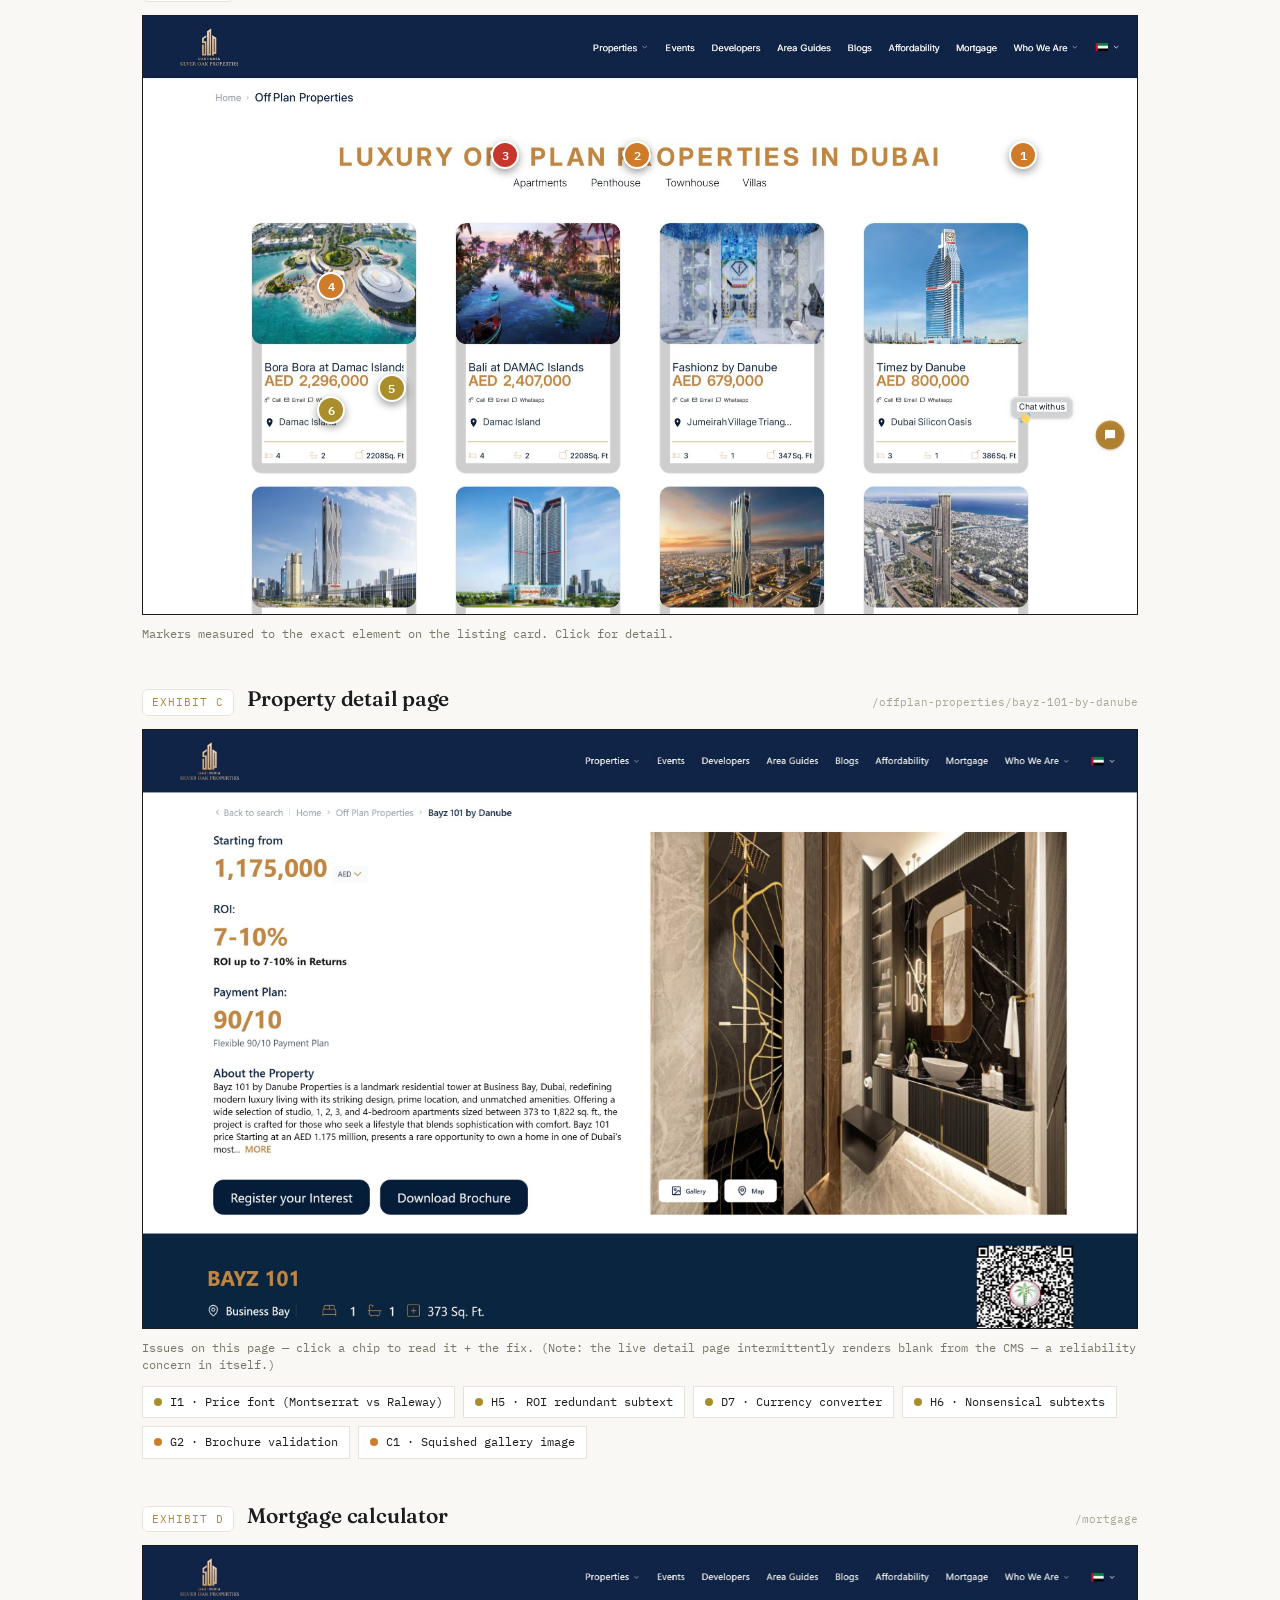
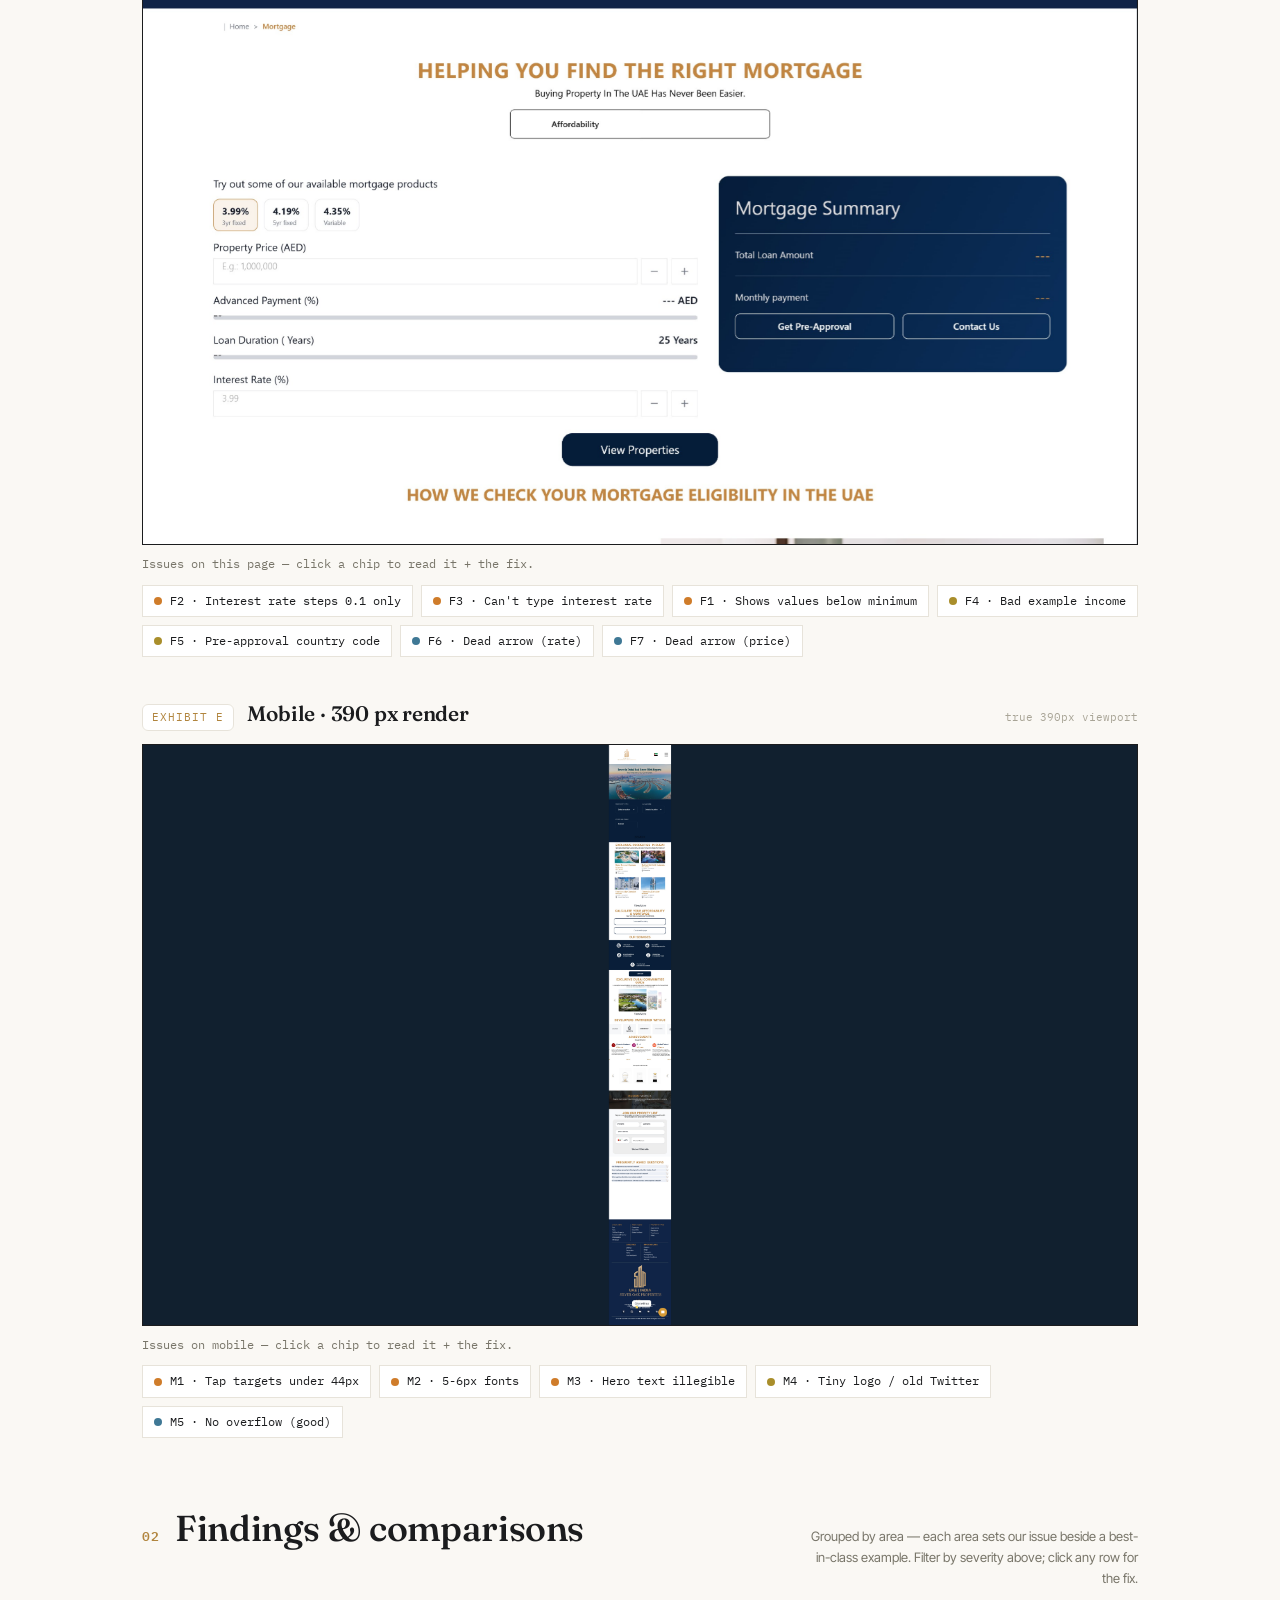
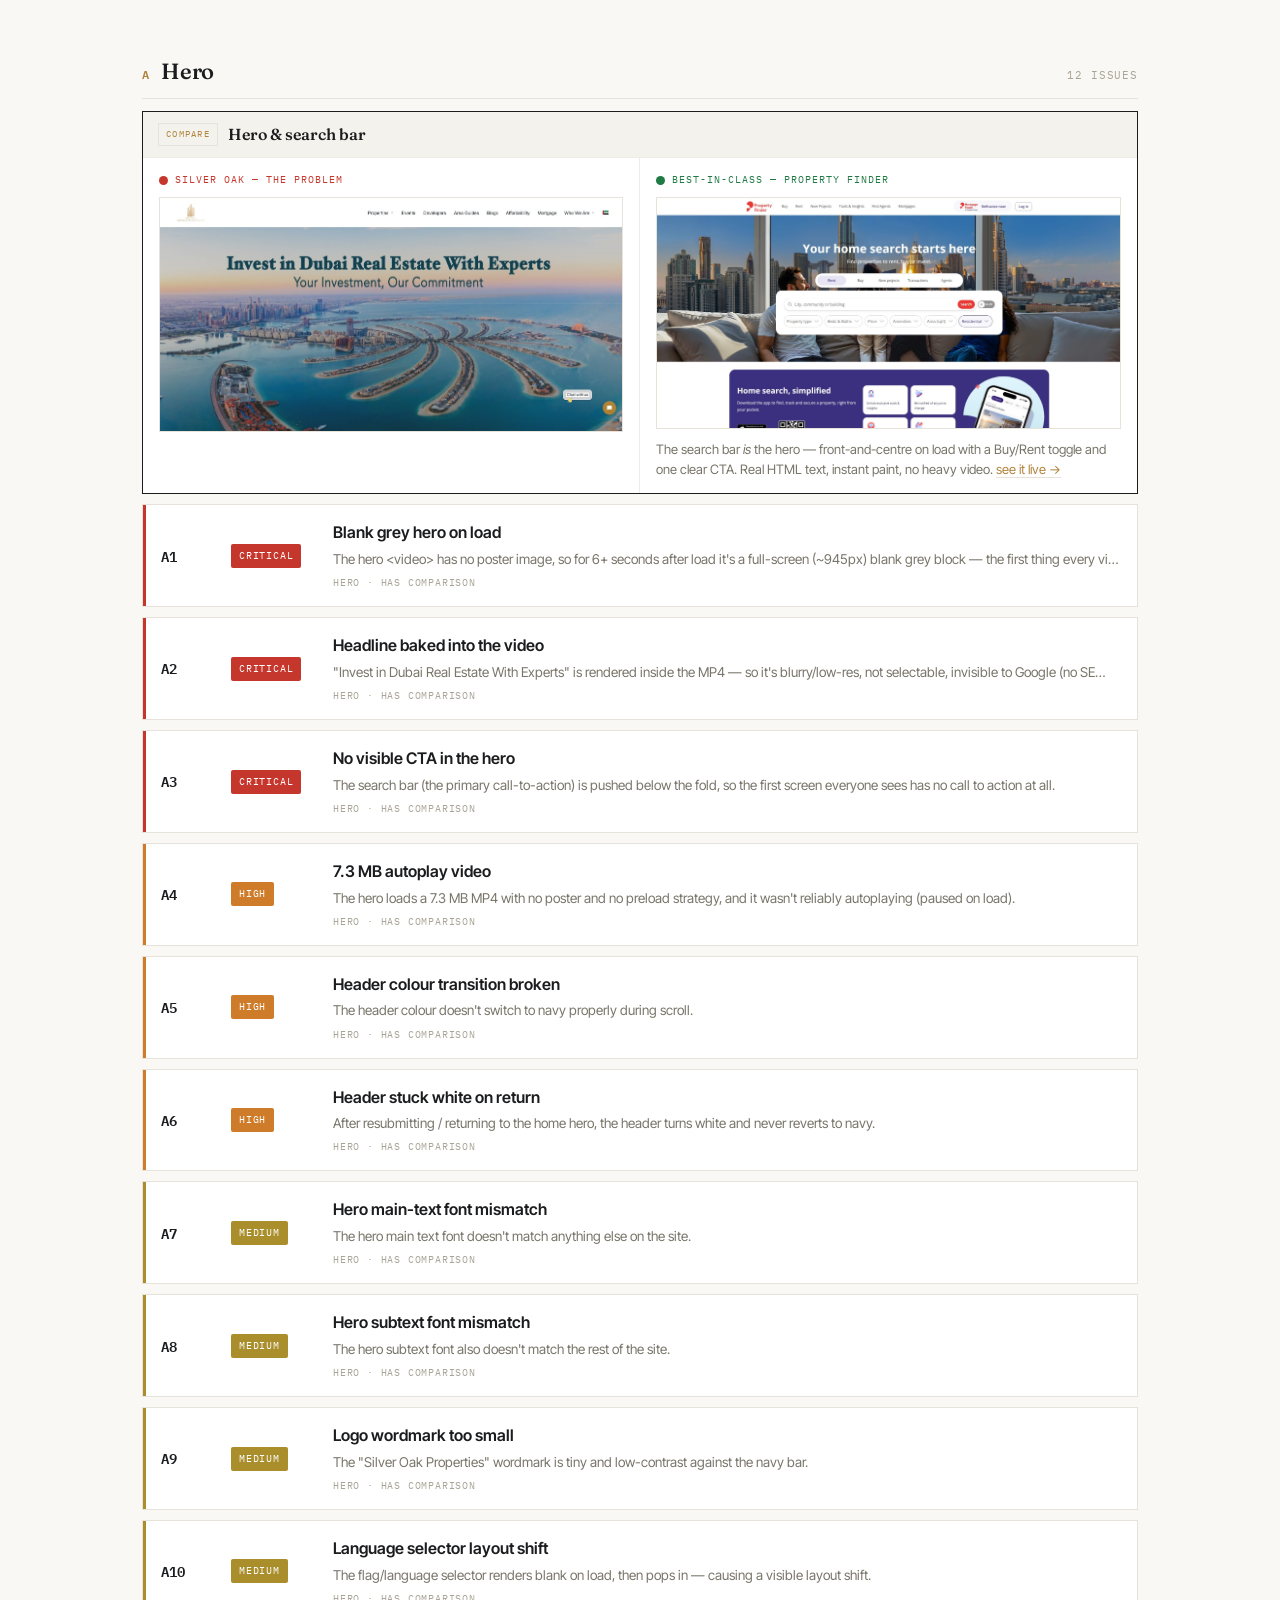
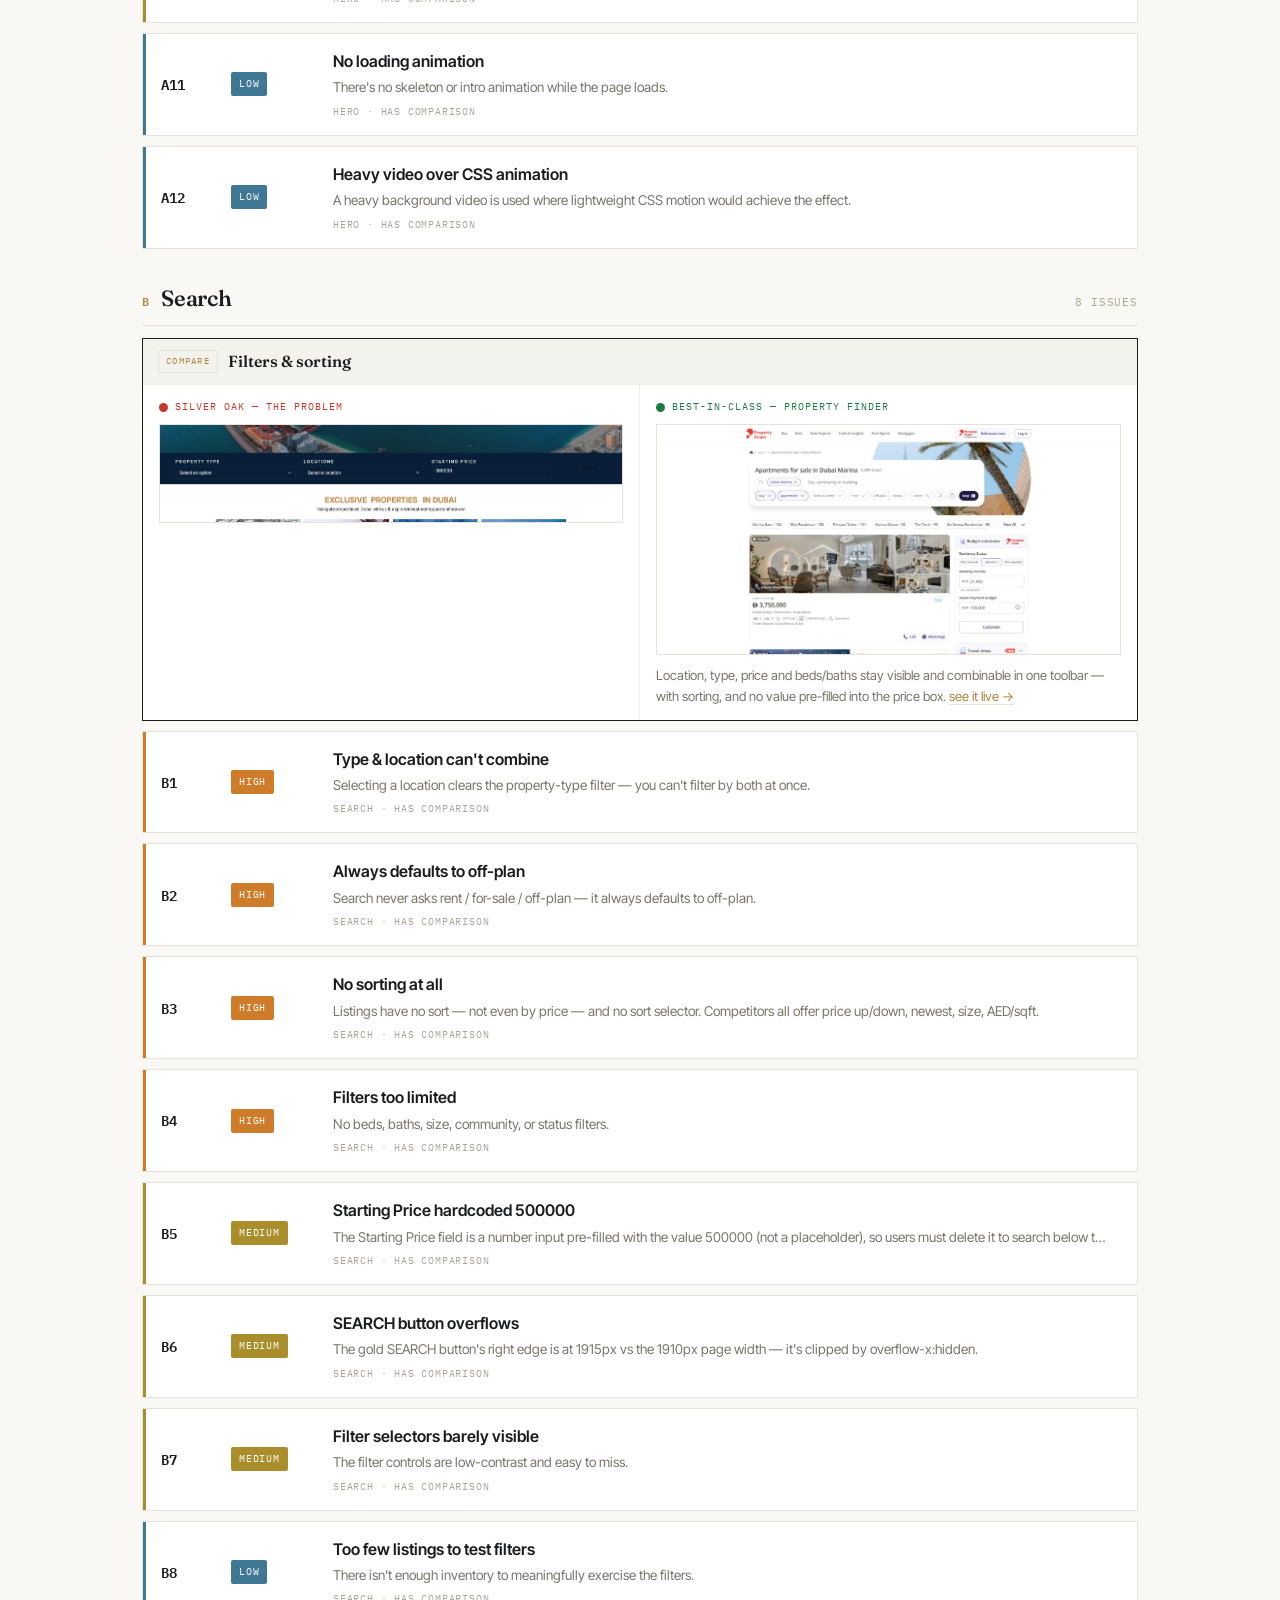
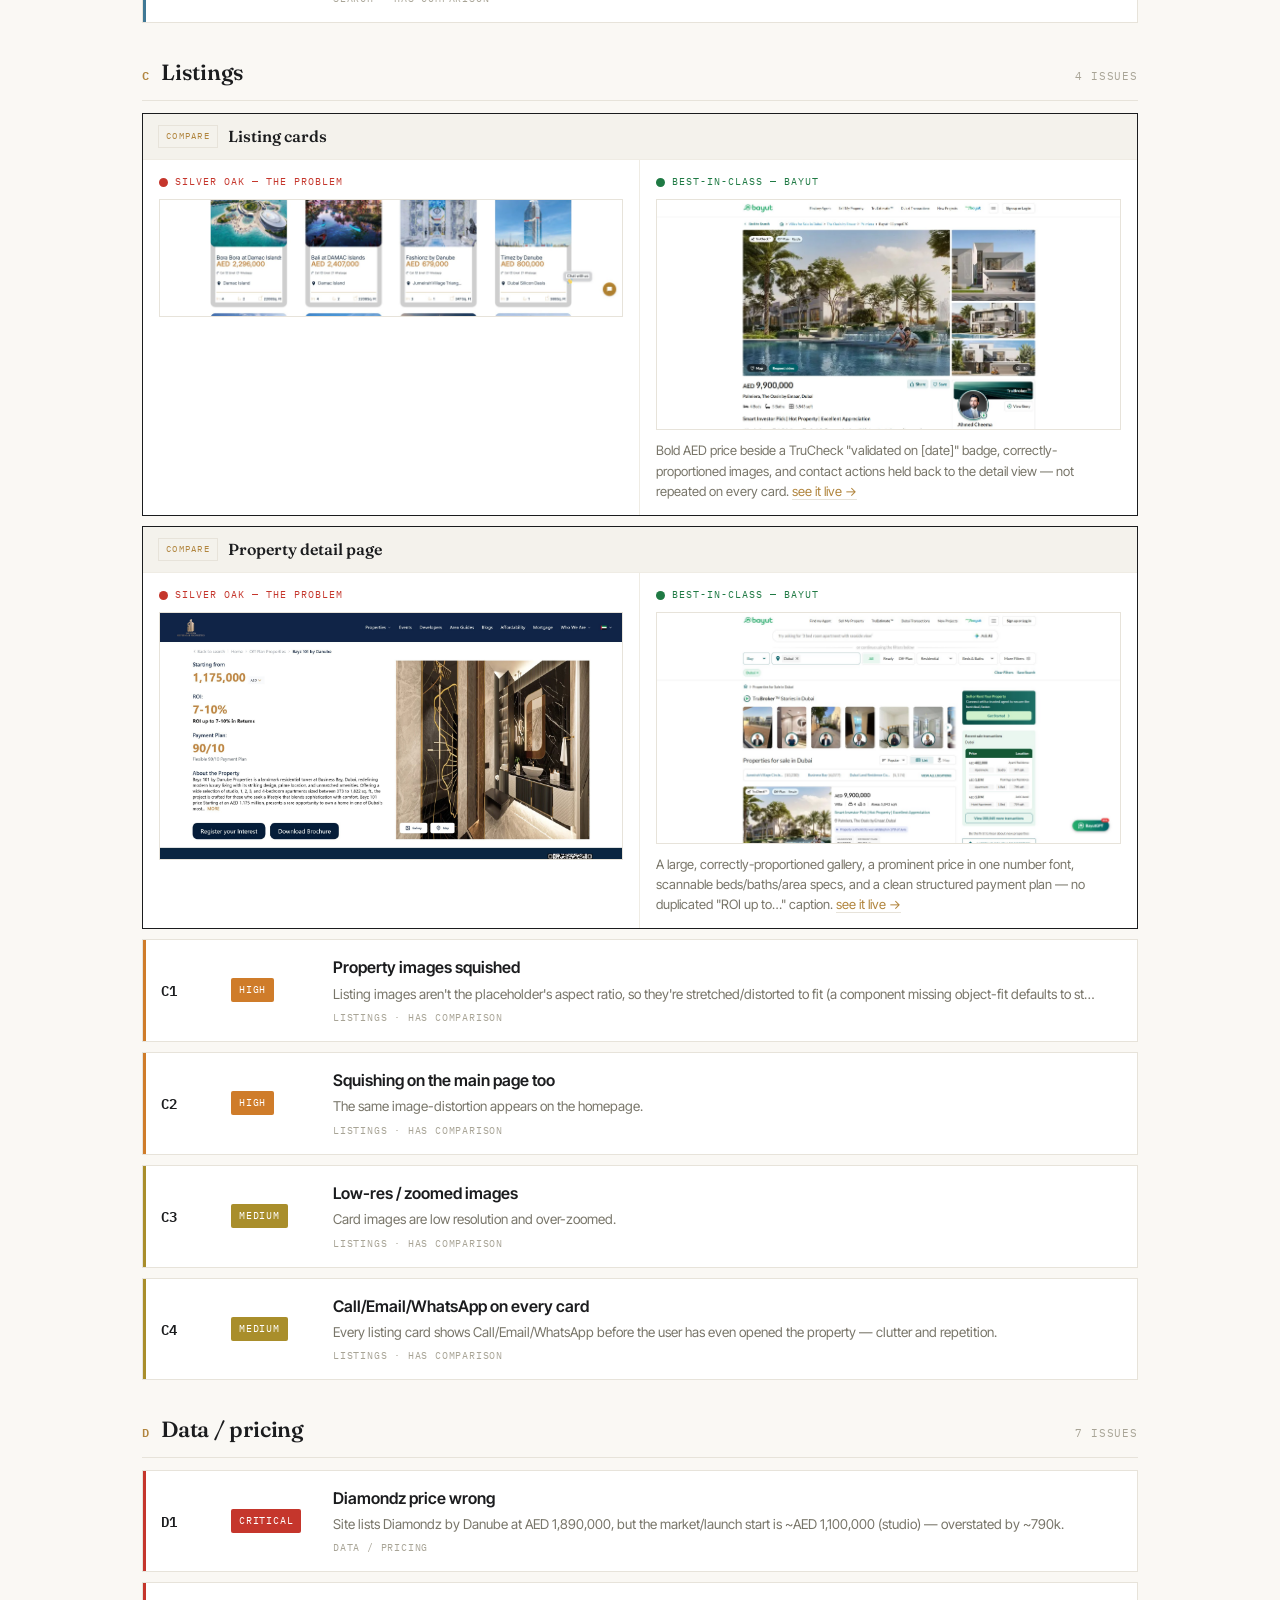
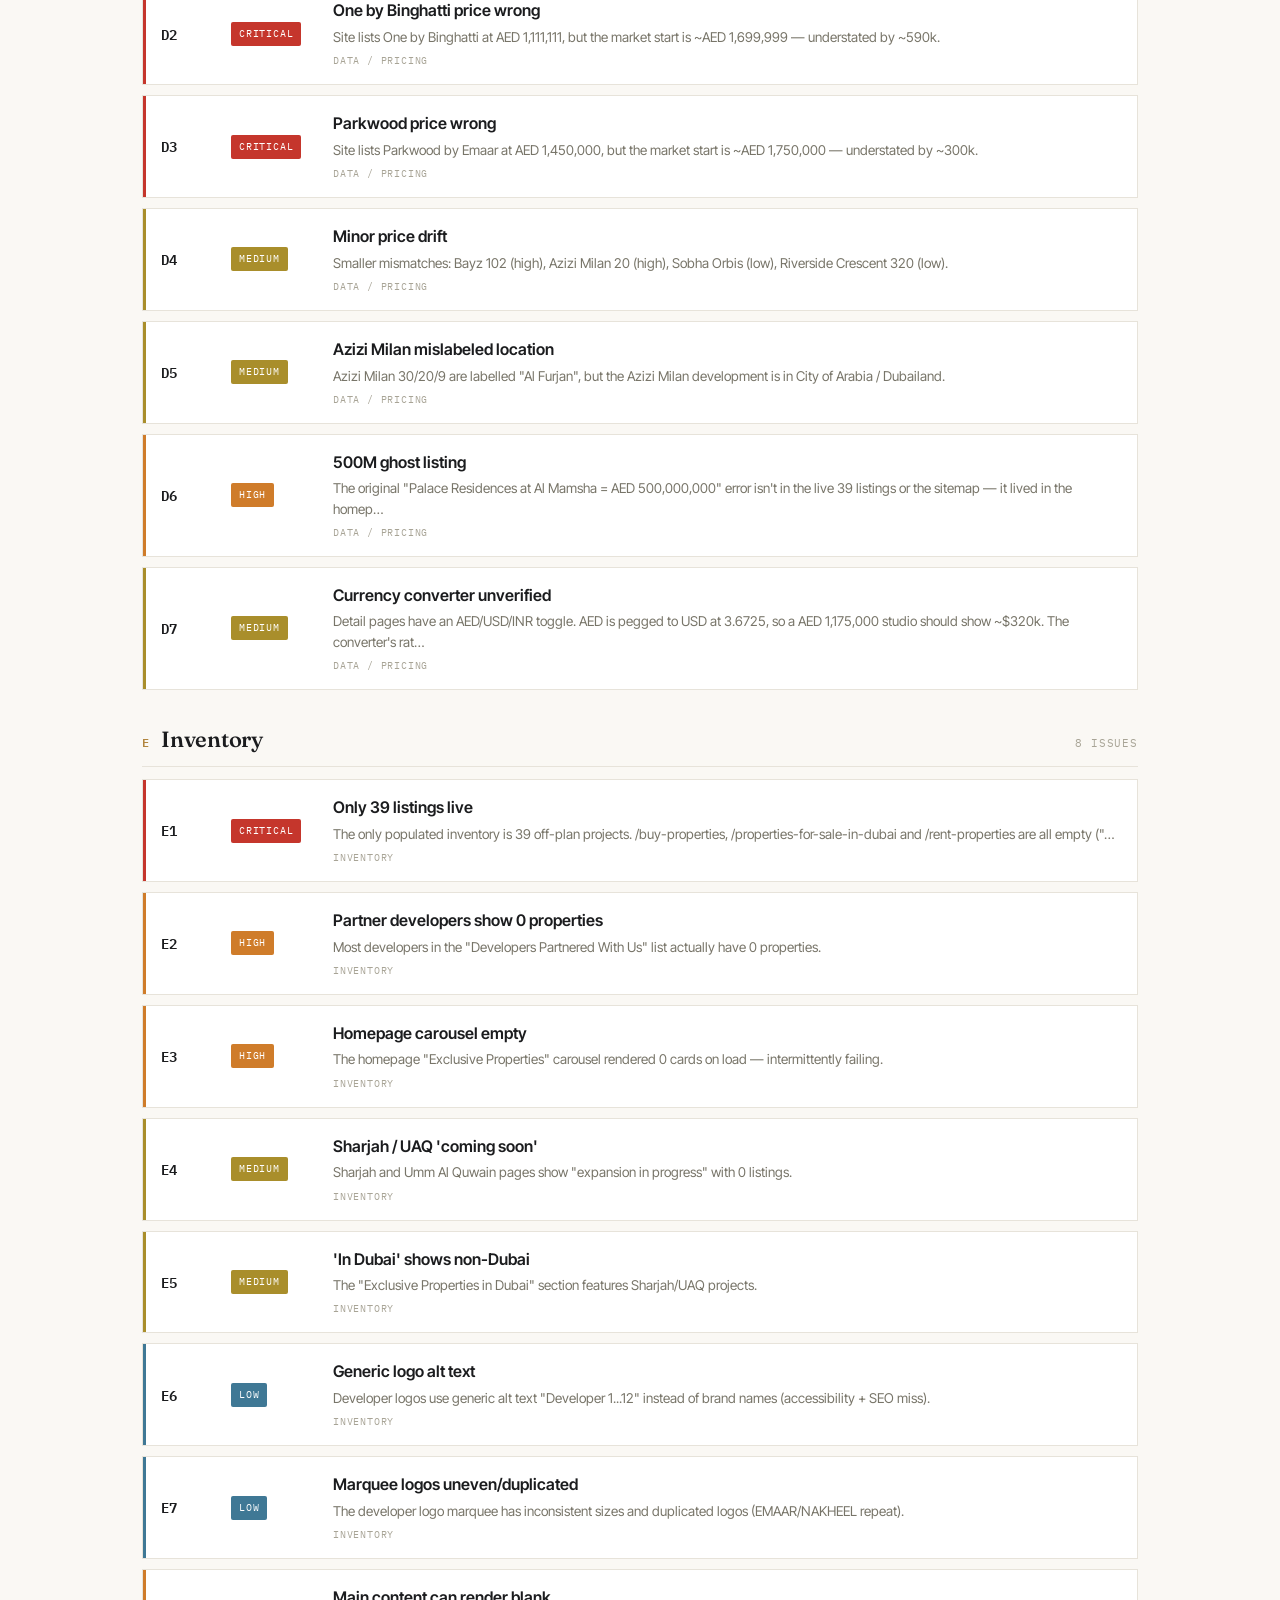
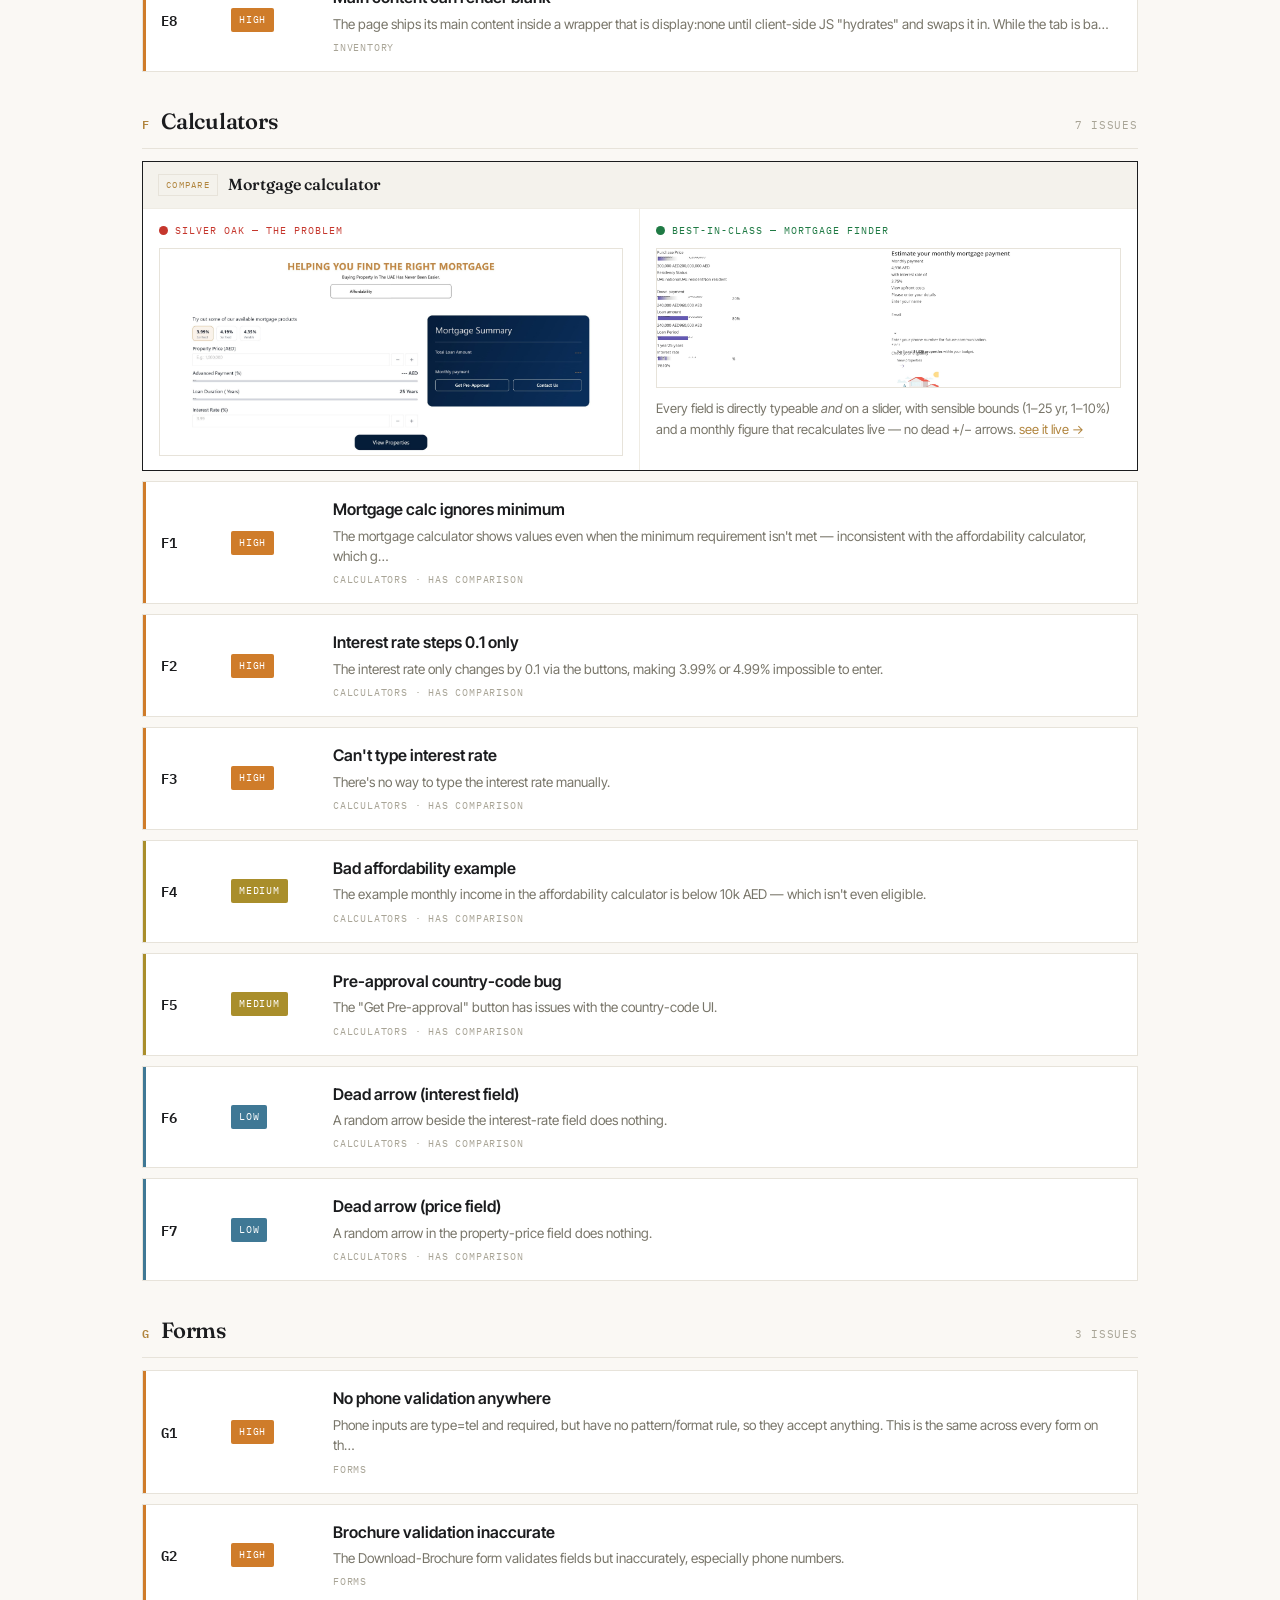
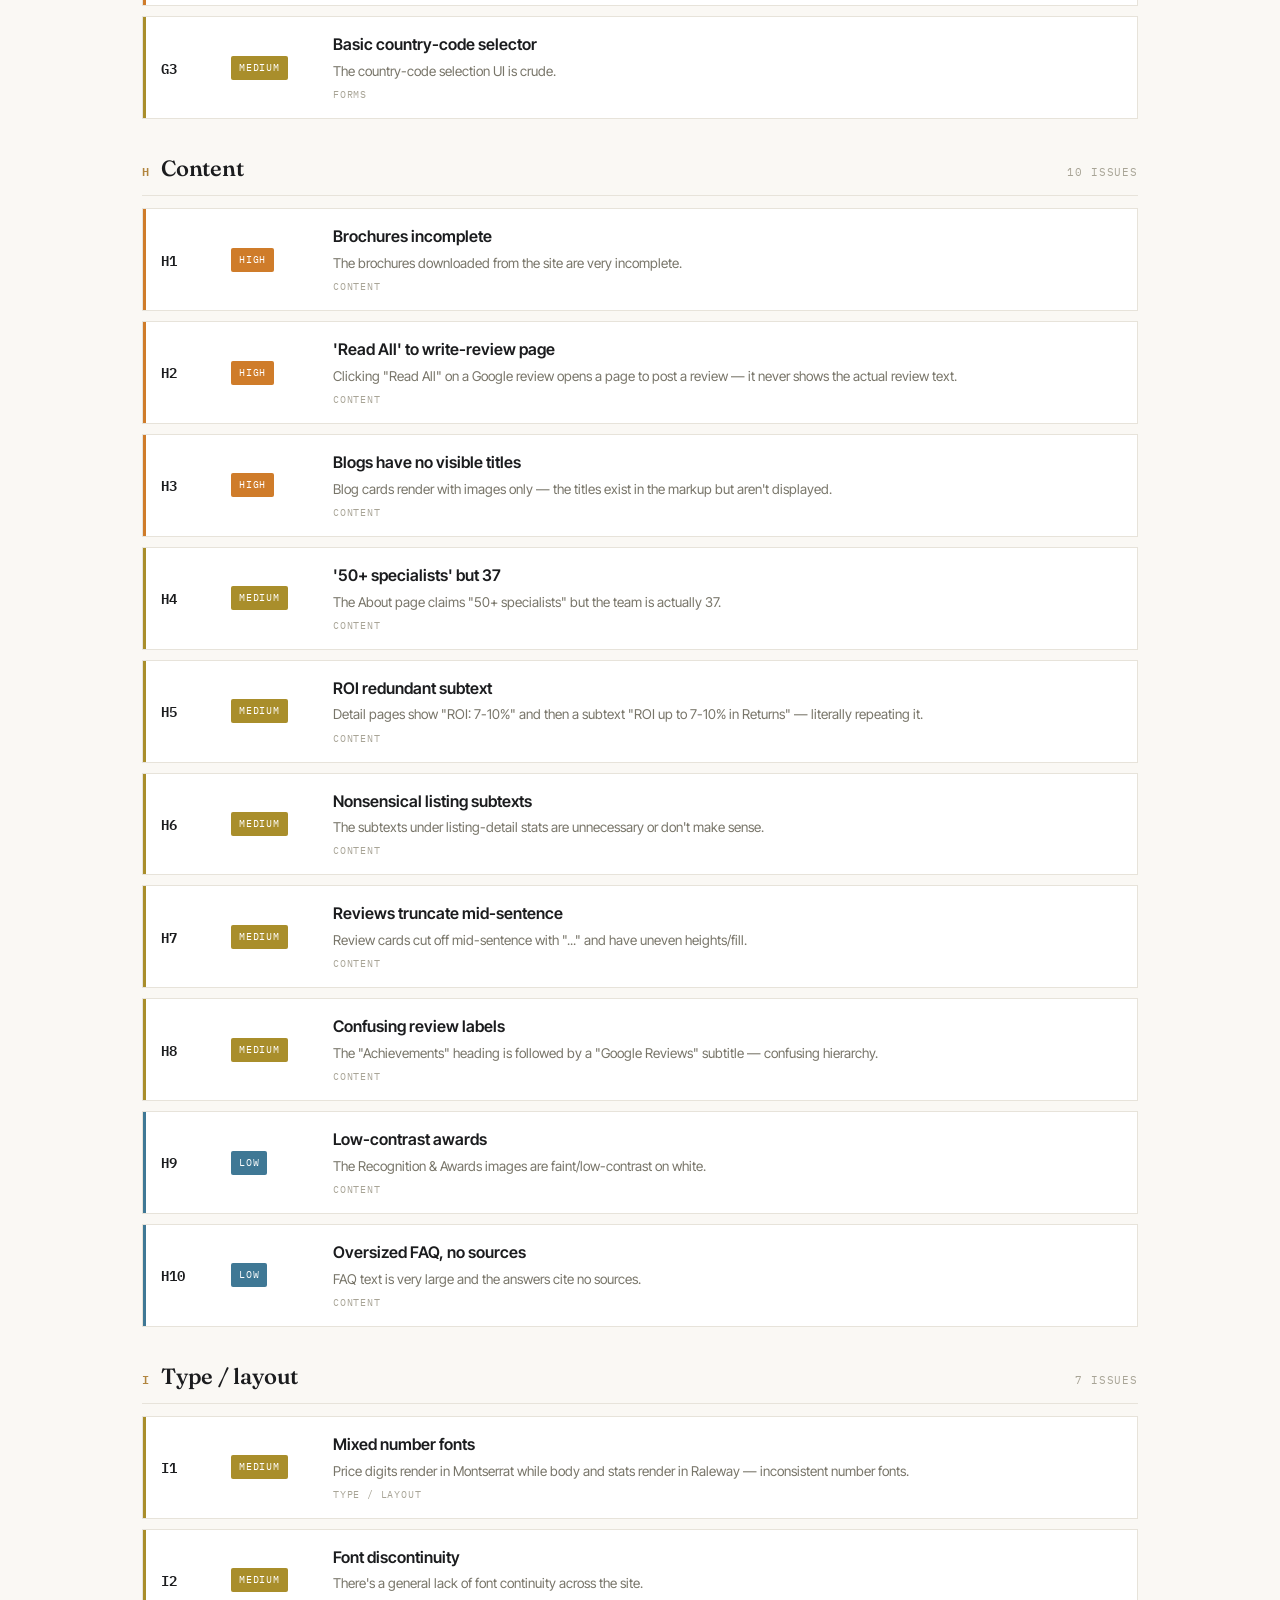
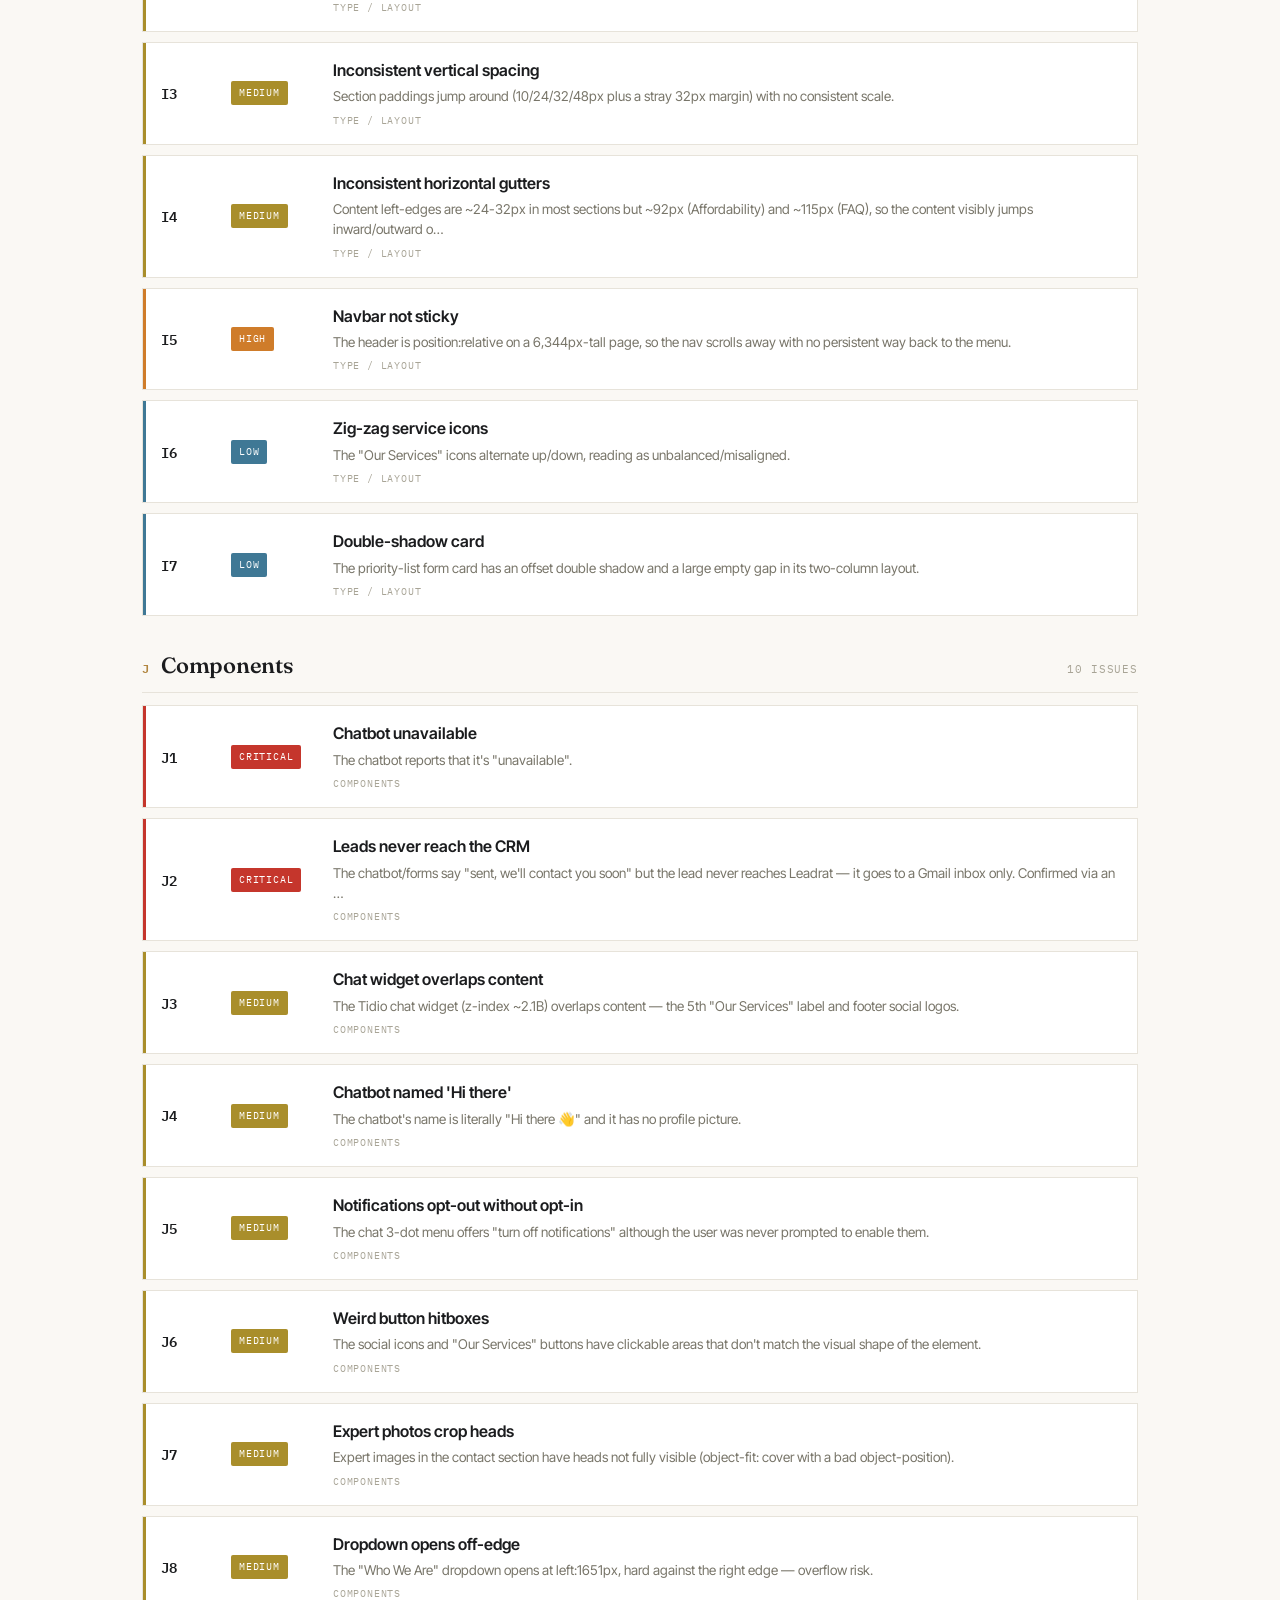
==== commit 744d17ba: "Escape HTML in finding rows (fix A1 empty row from literal <video>) Co-Authored-By: Claude Opus 4.8 " ====
--- a/deploy/index.html
+++ b/deploy/index.html
@@ -448,6 +448,7 @@
  return `<div class="cmp"><div class="ch"><span class="tag">Compare</span><span class="t">${b.t}</span></div><div class="cols"><div class="cl2 ours"><div class="lab"><span class="mk"></span>Silver Oak — the problem</div><img src="${b.ours}" alt="Silver Oak ${b.t}" loading="lazy"></div><div class="cl2 good"><div class="lab"><span class="mk"></span>Best-in-class — ${b.site}</div><img src="${b.ref}" alt="${b.site} ${b.t}" loading="lazy"><div class="cap">${b.good} <a href="${b.url}" target="_blank" rel="noopener">see it live →</a></div></div></div></div>`;
 }
 const active=new Set(["crit","high","med","low"]);let query="";
+const esc=s=>String(s).replace(/&/g,'&amp;').replace(/</g,'&lt;').replace(/>/g,'&gt;');
 const ledger=document.getElementById('ledger');
 function render(){
   ledger.innerHTML="";let n=0;
@@ -461,7 +462,7 @@
     if(BENCH[cat]){const w=document.createElement('div');w.innerHTML=BENCH[cat].map(cmpHTML).join('');while(w.firstChild)ledger.appendChild(w.firstChild);}
     items.forEach(x=>{n++;
       const el=document.createElement('div');el.className="lrow";el.dataset.sev=x.sev;
-      el.innerHTML=`<span class="lid">${x.id}</span><span class="lsev">${SEVN[x.sev]}</span><div><h4>${x.t}</h4><p class="ld">${x.d.length>140?x.d.slice(0,138)+'…':x.d}</p><div class="lcat">${CAT[x.id[0]]}${BENCH[x.id[0]]?' · has comparison':''}</div></div>`;
+      el.innerHTML=`<span class="lid">${x.id}</span><span class="lsev">${SEVN[x.sev]}</span><div><h4>${esc(x.t)}</h4><p class="ld">${esc(x.d.length>140?x.d.slice(0,138)+'…':x.d)}</p><div class="lcat">${CAT[x.id[0]]}${BENCH[x.id[0]]?' · has comparison':''}</div></div>`;
       el.onclick=()=>openD(x.id);ledger.appendChild(el);
     });
   });
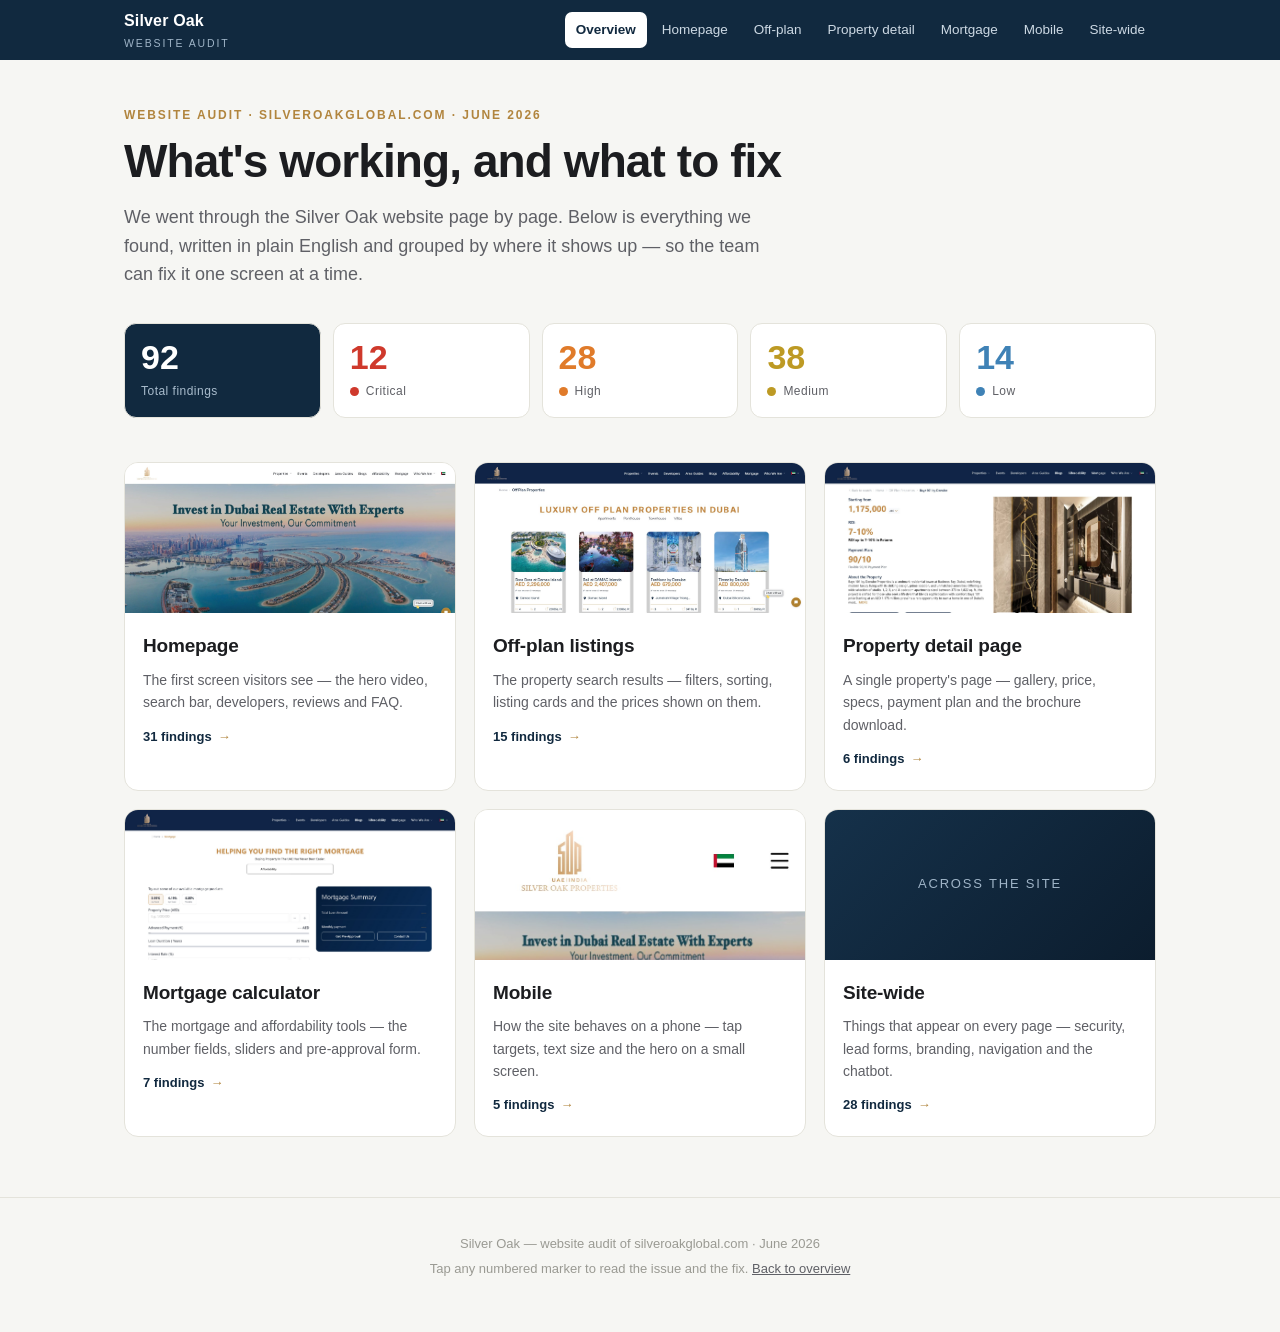
==== commit c1d7c4f7: "Rework audit into a multi-page site with annotated screenshots - Split the single scrolling page int" ====
--- a/deploy/index.html
+++ b/deploy/index.html
@@ -1,490 +1,38 @@
-<!DOCTYPE html>
+<!doctype html>
 <html lang="en">
 <head>
-<meta charset="UTF-8">
-<meta name="viewport" content="width=device-width, initial-scale=1.0">
+<meta charset="utf-8">
+<meta name="viewport" content="width=device-width,initial-scale=1">
 <title>Silver Oak — Website Audit</title>
-<link rel="preconnect" href="https://fonts.googleapis.com">
-<link rel="preconnect" href="https://fonts.gstatic.com" crossorigin>
-<link href="https://fonts.googleapis.com/css2?family=Fraunces:ital,opsz,wght@0,9..144,400..700;1,9..144,400..600&family=Inter+Tight:wght@400;500;600;700&family=IBM+Plex+Mono:wght@400;500;600&family=Newsreader:wght@500;600&family=Courier+Prime&display=swap" rel="stylesheet">
-<style>
-:root{
-  --bg:#faf8f4; --panel:#ffffff; --panel-2:#f4f2ec;
-  --ink:#1b1c1e; --muted:#787569; --faint:#a8a496; --line:#e7e3da; --line-2:#efece4;
-  --navy:#0d2034; --gold:#b1853e;
-  --crit:#c5362c; --high:#cf7c2a; --med:#a98e2b; --low:#3f7895;
-  --serif:'Fraunces',Georgia,serif; --sans:'Inter Tight',system-ui,-apple-system,sans-serif; --mono:'IBM Plex Mono',ui-monospace,monospace;
-  --sh:none; --sh-sm:none;
-}
-*{box-sizing:border-box}
-html{scroll-behavior:smooth}
-body{margin:0;background:var(--bg);color:var(--ink);font-family:var(--sans);font-size:16px;line-height:1.6;-webkit-font-smoothing:antialiased}
-body::before{content:none}
-.wrap{max-width:1060px;margin:0 auto;padding:0 32px}
-::selection{background:var(--navy);color:#fff}
-
-/* ---------- masthead ---------- */
-.cover{padding:64px 0 38px}
-.brandline{display:flex;align-items:center;gap:12px;font-family:var(--mono);font-size:12px;letter-spacing:.04em;color:var(--muted);text-transform:uppercase}
-.brandline .mk{width:9px;height:9px;background:var(--ink)}
-.cover h1{font-family:var(--serif);font-weight:560;font-size:clamp(40px,7.2vw,82px);line-height:.98;letter-spacing:-.02em;margin:22px 0 0;max-width:14ch}
-.cover h1 em{font-style:italic;color:var(--navy)}
-.cover .lede{font-size:18px;color:var(--muted);max-width:560px;margin:18px 0 0}
-.cover .lede b{color:var(--ink);font-weight:600}
-
-/* stat band */
-.statband{margin-top:40px;background:var(--panel);border:1px solid var(--ink);display:grid;grid-template-columns:1.3fr repeat(4,1fr);overflow:hidden}
-.statband .total{padding:22px 24px;background:var(--navy);color:#fff;display:flex;flex-direction:column;justify-content:center}
-.statband .total .n{font-family:var(--serif);font-size:54px;line-height:1;font-weight:600}
-.statband .total .l{font-family:var(--mono);font-size:11px;letter-spacing:.16em;text-transform:uppercase;color:#aebfd0;margin-top:8px}
-.tally{display:contents}
-.tally .t{padding:22px 22px;border-left:1px solid var(--line-2);cursor:pointer;transition:background .18s}
-.tally .t:hover{background:var(--panel-2)}
-.tally .t .num{font-family:var(--serif);font-size:40px;line-height:1;font-weight:560}
-.tally .t .lab{font-family:var(--mono);font-size:10.5px;letter-spacing:.12em;text-transform:uppercase;color:var(--muted);margin-top:9px;display:flex;align-items:center;gap:7px}
-.tally .t .lab .dot{width:9px;height:9px;border-radius:50%}
-.tally .t[data-s=crit] .num{color:var(--crit)} .tally .t[data-s=crit] .dot{background:var(--crit)}
-.tally .t[data-s=high] .num{color:var(--high)} .tally .t[data-s=high] .dot{background:var(--high)}
-.tally .t[data-s=med] .num{color:var(--med)} .tally .t[data-s=med] .dot{background:var(--med)}
-.tally .t[data-s=low] .num{color:var(--low)} .tally .t[data-s=low] .dot{background:var(--low)}
-.tally .t.off{opacity:.38;filter:saturate(.4)}
-.stamp{display:none}
-
-/* ---------- sticky controls ---------- */
-.controls{position:sticky;top:0;z-index:40;background:rgba(250,248,244,.82);backdrop-filter:blur(10px);border-bottom:1px solid var(--line);padding:11px 0;margin-top:30px}
-.controls .wrap{display:flex;flex-wrap:wrap;gap:8px;align-items:center}
-.controls .lbl{font-family:var(--mono);font-size:11px;letter-spacing:.1em;text-transform:uppercase;color:var(--faint);margin-right:4px}
-.chip{font-family:var(--sans);font-size:13px;font-weight:500;padding:7px 13px;border:1px solid var(--line);background:var(--panel);color:var(--muted);cursor:pointer;display:inline-flex;align-items:center;gap:8px;border-radius:2px;transition:.15s}
-.chip .sw{width:9px;height:9px;border-radius:50%}
-.chip[data-s=crit] .sw{background:var(--crit)}.chip[data-s=high] .sw{background:var(--high)}.chip[data-s=med] .sw{background:var(--med)}.chip[data-s=low] .sw{background:var(--low)}
-.chip:hover{border-color:var(--faint)}
-.chip.on{background:var(--ink);border-color:var(--ink);color:#fff}
-.search{margin-left:auto;display:flex;align-items:center;gap:8px;border:1px solid var(--line);border-radius:2px;padding:7px 14px;background:var(--panel)}
-.search span{color:var(--faint)}
-.search input{background:transparent;border:0;color:var(--ink);font-family:var(--sans);font-size:14px;outline:none;width:190px}
-.search input::placeholder{color:var(--faint)}
-
-/* ---------- sections ---------- */
-.sec{padding:58px 0 4px}
-.sec-h{display:flex;align-items:baseline;gap:16px;margin-bottom:30px}
-.sec-h .no{font-family:var(--mono);font-size:13px;color:var(--gold);font-weight:600;letter-spacing:.04em}
-.sec-h h2{font-family:var(--serif);font-weight:540;font-size:clamp(26px,3.6vw,36px);margin:0;letter-spacing:-.01em}
-.sec-h p{margin-left:auto;font-size:13px;color:var(--muted);max-width:340px;text-align:right}
-
-/* ---------- plates ---------- */
-.plates{display:grid;gap:40px}
-.plate .cap{display:flex;align-items:baseline;gap:13px;margin-bottom:13px;flex-wrap:wrap}
-.plate .cap .pno{font-family:var(--mono);font-size:10.5px;letter-spacing:.1em;color:var(--gold);border:1px solid var(--line);background:var(--panel);padding:4px 9px;border-radius:6px}
-.plate .cap h3{font-family:var(--serif);font-weight:560;font-size:21px;margin:0;letter-spacing:-.01em}
-.plate .cap .src{margin-left:auto;font-family:var(--mono);font-size:11px;color:var(--faint)}
-.figure{position:relative;border:1px solid var(--ink);background:var(--navy);overflow:hidden}
-.figure img{display:block;width:100%}
-.shot{display:block;width:100%;height:440px;object-fit:cover;object-position:50% 50%;background:#0c1e30}
-.figure.real .ribbon{background:#1f7a44;color:#fff;border-color:#1f7a44}
-.frame{max-height:600px;overflow:auto;border:1px solid var(--ink);background:#0c1e30}
-.canvas{position:relative;width:100%;line-height:0}
-.canvas>img{display:block;width:100%}
-.exnote{font-family:var(--mono);font-size:11.5px;color:var(--muted);margin:10px 0 0;line-height:1.5}
-.chips{display:flex;flex-wrap:wrap;gap:8px;margin-top:12px}
-.fchip{font-family:var(--mono);font-size:11.5px;border:1px solid var(--line);background:var(--panel);padding:6px 11px;cursor:pointer;display:inline-flex;gap:8px;align-items:center;transition:.12s}
-.fchip:hover{border-color:var(--ink);background:var(--panel-2)}
-.fchip .d{width:8px;height:8px;border-radius:50%}
-.fchip[data-sev=crit] .d{background:var(--crit)}.fchip[data-sev=high] .d{background:var(--high)}.fchip[data-sev=med] .d{background:var(--med)}.fchip[data-sev=low] .d{background:var(--low)}
-.ribbon{position:absolute;top:12px;right:12px;z-index:8;background:rgba(255,255,255,.9);color:var(--muted);font-family:var(--mono);font-size:10px;letter-spacing:.04em;padding:5px 10px;border-radius:2px;border:1px solid var(--line)}
-
-/* modern pin */
-.pin{position:absolute;transform:translate(-50%,-50%);z-index:6;width:28px;height:28px;cursor:pointer;transition:transform .14s}
-.pin .ring{position:absolute;inset:0;border-radius:50%;background:var(--c);border:2.5px solid #fff;box-shadow:0 3px 8px rgba(0,0,0,.4)}
-.pin .tag{position:absolute;inset:0;display:grid;place-items:center;color:#fff;font-family:var(--mono);font-weight:600;font-size:12px}
-.pin[data-sev=crit]{--c:var(--crit)}.pin[data-sev=high]{--c:var(--high)}.pin[data-sev=med]{--c:var(--med)}.pin[data-sev=low]{--c:var(--low)}
-.pin:hover{transform:translate(-50%,-50%) scale(1.18)}
-.pin:hover .ring{box-shadow:0 2px 6px rgba(0,0,0,.45)}
-.pin.hide{display:none}
-
-/* recreation mockups (site UI, reproduced) */
-.mock{font-family:var(--sans)}
-.m-hero{height:300px;position:relative}
-.m-nav{height:78px;display:flex;align-items:center;gap:20px;padding:0 22px;color:#dfe7ee;font-size:12.5px;background:#0c1e30;flex-wrap:wrap}
-.m-logo b{font-family:var(--serif);color:#e3b277;font-size:13px;display:block;line-height:1}.m-logo small{font-size:7px;letter-spacing:.16em;color:#9fb0c0}
-.m-grey{position:absolute;inset:78px 0 0;display:grid;place-items:center;background:repeating-linear-gradient(45deg,#b4bec8,#b4bec8 16px,#aeb8c2 16px,#aeb8c2 32px)}
-.m-grey .ghost{font-family:var(--serif);font-weight:600;font-size:30px;color:#4d6076;filter:blur(2.2px);text-align:center}
-.m-grey .note{position:absolute;bottom:12px;font-family:var(--mono);font-size:10.5px;color:#56697f}
-.m-search{display:grid;grid-template-columns:1fr 1fr 1fr 120px;background:#0c1e30;color:#cdd8e2}
-.m-search .f{padding:15px 16px;border-right:1px solid rgba(255,255,255,.08)}
-.m-search .f label{font-size:8.5px;letter-spacing:.16em;text-transform:uppercase;color:#9fb0c0;display:block;margin-bottom:6px}
-.m-search .f .v{color:#e9eef4;font-size:12.5px}
-.m-search .btn{background:#c28641;color:#1a1205;display:grid;place-items:center;font-weight:700;letter-spacing:.2em;font-size:12px;left:5px;position:relative}
-.m-card{width:280px;background:#0f2336;border:1px solid rgba(255,255,255,.07);margin:16px auto}
-.m-card .img{height:140px;background:linear-gradient(120deg,#2a4763,#16314a);display:grid;place-items:center;color:#7e98b1;font-size:30px}.m-card .img span{transform:scaleX(2.1);opacity:.6}
-.m-card .body{padding:13px}.m-card .ttl{font-family:var(--serif);color:#e3b277;font-size:15px}.m-card .price{font-family:var(--mono);font-size:17px;color:#fff;margin:5px 0}.m-card .loc{color:#8ea6bd;font-size:12px}
-.m-card .acts{display:flex;gap:7px;margin-top:11px}.m-card .acts b{flex:1;text-align:center;font-size:10.5px;padding:6px 0;background:rgba(194,134,65,.16);color:#e3b277;font-weight:500}
-.m-detail{display:flex;gap:22px;flex-wrap:wrap;padding:22px;background:#0f2336}
-.m-detail .lab{font-size:9.5px;letter-spacing:.14em;text-transform:uppercase;color:#8ea6bd}.m-detail .big{font-family:var(--mono);font-size:23px;color:#fff;margin-top:5px}
-.m-detail .cur{display:inline-flex;gap:4px;margin-top:8px}.m-detail .cur b{font-size:10px;padding:3px 7px;background:rgba(255,255,255,.07);color:#9fb0c0}.m-detail .cur b.on{background:#c28641;color:#1a1205}
-.m-detail .sub{color:#8ea6bd;font-size:12px;margin-top:4px;font-style:italic}
-.m-calc{padding:22px;background:#0f2336;display:grid;gap:14px;max-width:430px}
-.m-calc .row{display:flex;align-items:center;justify-content:space-between;border:1px solid rgba(255,255,255,.1);padding:11px 13px}
-.m-calc .lab{font-size:12px;color:#9fb0c0}.m-calc .stepper{display:flex;align-items:center;gap:11px}.m-calc .stepper b{font-family:var(--mono);color:#fff;font-size:14px}
-.m-calc .stepper button{width:24px;height:24px;border:1px solid rgba(255,255,255,.18);background:transparent;color:#cdd8e2}.m-calc .arrow{color:#e3b277;font-size:15px}
-.m-form{padding:22px;background:#0f2336;display:grid;gap:11px;max-width:460px}
-.m-form input{background:rgba(255,255,255,.05);border:1px solid rgba(255,255,255,.1);padding:10px 12px;color:#e9eef4;font-family:var(--sans);font-size:13px}
-.m-form .ph{display:grid;grid-template-columns:74px 1fr;gap:7px}.m-form .cc{display:flex;align-items:center;gap:5px;background:rgba(255,255,255,.05);border:1px solid rgba(255,255,255,.1);padding:0 9px;font-size:12.5px;color:#cdd8e2}
-.m-form .submit{background:#c28641;color:#1a1205;text-align:center;font-weight:700;padding:11px;font-size:12.5px}
-.m-form .leak{font-family:var(--mono);font-size:10px;color:#6f86a0;border-top:1px dashed rgba(255,255,255,.12);padding-top:9px}.m-form .leak b{color:#ff7a6e}
-.m-footer{background:#0a1a2b;padding:22px;display:flex;justify-content:space-between;flex-wrap:wrap;gap:18px}
-.m-footer .col b{font-family:var(--mono);color:#cdd8e2;font-size:12px}.m-footer .col div{color:#8ea6bd;font-size:11.5px;margin-top:5px}
-.m-footer .socials{display:flex;gap:9px}.m-footer .socials i{width:32px;height:32px;border-radius:50%;background:rgba(255,255,255,.06);display:grid;place-items:center;font-style:normal;color:#9fb0c0;font-size:11px}
-.m-chat{padding:22px;background:#0f2336;display:flex;justify-content:flex-end}
-.m-chatw{width:270px;border:1px solid rgba(255,255,255,.1)}
-.m-chatw .hd{background:#c28641;color:#1a1205;padding:11px 13px;display:flex;align-items:center;gap:9px}.m-chatw .hd .av{width:28px;height:28px;border-radius:50%;background:rgba(0,0,0,.18);display:grid;place-items:center;font-size:13px}.m-chatw .hd b{font-size:12.5px}.m-chatw .hd .d3{margin-left:auto}
-.m-chatw .bd{background:#0c1c2e;padding:18px 13px;min-height:84px;display:grid;place-items:center}.m-chatw .bd .un{font-size:11.5px;color:#ff7a6e;font-family:var(--mono);border:1px solid rgba(255,122,110,.4);padding:5px 9px}
-.plate>p{font-family:var(--mono)!important;font-size:11.5px;color:var(--muted);margin:10px 0 0}
-
-/* ---------- ledger ---------- */
-.ledger{display:grid;gap:10px}
-.lrow{display:grid;grid-template-columns:54px 86px 1fr;gap:16px;align-items:center;padding:15px 18px;background:var(--panel);border:1px solid var(--line);cursor:pointer;transition:.12s;position:relative;overflow:hidden}
-.lrow::before{content:"";position:absolute;left:0;top:0;bottom:0;width:3px;background:var(--c)}
-.lrow[data-sev=crit]{--c:var(--crit)}.lrow[data-sev=high]{--c:var(--high)}.lrow[data-sev=med]{--c:var(--med)}.lrow[data-sev=low]{--c:var(--low)}
-.lrow:hover{border-color:var(--ink);background:var(--panel-2)}
-.lrow .lid{font-family:var(--mono);font-weight:600;font-size:14px;color:var(--ink)}
-.lrow .lsev{font-family:var(--mono);font-size:10px;letter-spacing:.08em;text-transform:uppercase;padding:4px 8px;border-radius:2px;justify-self:start;color:#fff;background:var(--c)}
-.lrow h4{margin:0 0 3px;font-size:16px;font-weight:600}
-.lrow .ld{margin:0;color:var(--muted);font-size:13.5px;line-height:1.5}
-.lrow .lcat{font-family:var(--mono);font-size:10px;color:var(--faint);text-transform:uppercase;letter-spacing:.08em;margin-top:6px}
-.lrow.hide{display:none}
-
-/* ---------- area headers + comparison (issue vs best-in-class) ---------- */
-.cathead{display:flex;align-items:baseline;gap:12px;margin:22px 0 2px;padding-bottom:9px;border-bottom:1px solid var(--line)}
-.cathead .cl{font-family:var(--mono);font-size:12px;font-weight:600;color:var(--gold)}
-.cathead h3{font-family:var(--serif);font-weight:560;font-size:22px;margin:0;letter-spacing:-.01em}
-.cathead .ct{margin-left:auto;font-family:var(--mono);font-size:10.5px;color:var(--faint);text-transform:uppercase;letter-spacing:.08em}
-.cmp{border:1px solid var(--ink);background:var(--panel);margin:0}
-.cmp .ch{display:flex;align-items:center;gap:10px;padding:10px 15px;border-bottom:1px solid var(--line-2);background:var(--panel-2)}
-.cmp .ch .t{font-family:var(--serif);font-size:16px;font-weight:560}
-.cmp .ch .tag{font-family:var(--mono);font-size:9px;letter-spacing:.14em;text-transform:uppercase;color:var(--gold);border:1px solid var(--line);padding:3px 7px}
-.cmp .cols{display:grid;grid-template-columns:1fr 1fr}
-.cmp .cl2{padding:14px 16px}
-.cmp .cl2.ours{border-right:1px solid var(--line-2)}
-.cmp .cl2 .lab{font-family:var(--mono);font-size:10px;letter-spacing:.1em;text-transform:uppercase;margin-bottom:9px;display:flex;align-items:center;gap:7px}
-.cmp .cl2 .lab .mk{width:9px;height:9px;border-radius:50%}
-.cmp .cl2.ours .lab{color:var(--crit)}.cmp .cl2.ours .lab .mk{background:var(--crit)}
-.cmp .cl2.good .lab{color:#1f7a44}.cmp .cl2.good .lab .mk{background:#1f7a44}
-.cmp img{display:block;width:100%;height:auto;border:1px solid var(--line)}
-.cmp .cap{font-size:13px;color:var(--muted);margin-top:10px;line-height:1.55}
-.cmp .cap a,.cmp.note a{color:var(--gold);text-decoration:none;border-bottom:1px solid var(--line)}
-.cmp .cap a:hover,.cmp.note a:hover{border-color:var(--gold)}
-.cmp.note{display:flex;gap:10px;align-items:baseline;flex-wrap:wrap;padding:12px 16px}
-.cmp.note .lab{font-family:var(--mono);font-size:10px;letter-spacing:.1em;text-transform:uppercase;color:#1f7a44;white-space:nowrap}
-.cmp.note .cap{margin-top:0}
-.drawer .dlink{display:inline-block;font-family:var(--mono);font-size:12px;color:var(--gold);text-decoration:none;border-bottom:1px solid var(--line)}
-@media(max-width:680px){.cmp .cols{grid-template-columns:1fr}.cmp .cl2.ours{border-right:none;border-bottom:1px solid var(--line-2)}}
-
-/* ---------- drawer ---------- */
-.scrim{position:fixed;inset:0;background:rgba(24,22,18,.4);backdrop-filter:blur(2px);opacity:0;pointer-events:none;transition:.22s;z-index:90}
-.scrim.open{opacity:1;pointer-events:auto}
-.drawer{position:fixed;top:0;right:0;height:100%;width:min(450px,93vw);background:var(--panel);border-left:1px solid var(--line);box-shadow:-30px 0 60px -20px rgba(24,22,18,.3);z-index:100;transform:translateX(100%);transition:transform .32s cubic-bezier(.4,0,.1,1);padding:30px 32px;overflow-y:auto}
-.drawer.open{transform:none}
-.drawer .x{position:absolute;top:18px;right:20px;background:var(--panel-2);border:1px solid var(--line);width:34px;height:34px;border-radius:50%;cursor:pointer;font-size:14px;color:var(--muted)}
-.drawer .did{font-family:var(--mono);color:var(--gold);font-size:12.5px;letter-spacing:.06em}
-.drawer h3{font-family:var(--serif);font-weight:560;font-size:28px;margin:12px 0 16px;line-height:1.12;letter-spacing:-.01em}
-.drawer .meta{display:flex;gap:8px;margin-bottom:24px}
-.drawer .blk{margin-bottom:22px}
-.drawer .blk .h{font-family:var(--mono);font-size:11px;letter-spacing:.12em;text-transform:uppercase;color:var(--faint);margin-bottom:8px}
-.drawer .blk p{margin:0;font-size:15px;line-height:1.6}
-.drawer .fix{background:var(--panel-2);border:1px solid var(--line);border-left:3px solid var(--gold);border-radius:10px;padding:14px 16px}
-.badge{font-family:var(--mono);font-size:10px;letter-spacing:.06em;text-transform:uppercase;padding:5px 10px;border-radius:2px;color:#fff}
-.badge.crit{background:var(--crit)}.badge.high{background:var(--high)}.badge.med{background:var(--med)}.badge.low{background:var(--low)}
-
-footer.foot{padding:56px 0 50px;border-top:1px solid var(--line);margin-top:54px;font-family:var(--mono);font-size:12px;color:var(--faint);text-align:center;line-height:1.9}
-footer.foot b{color:var(--muted);font-weight:500}
-
-.reveal{opacity:0;transform:translateY(16px);animation:rise .6s cubic-bezier(.2,.7,.3,1) forwards}@keyframes rise{to{opacity:1;transform:none}}
-@media(max-width:760px){
-  .statband{grid-template-columns:1fr 1fr}.statband .total{grid-column:1/-1}
-  .tally .t{border-top:1px solid var(--line-2)}
-  .m-search{grid-template-columns:1fr 1fr}.sec-h p,.plate .cap .src{display:none}
-  .lrow{grid-template-columns:46px 1fr}.lrow .lsev{display:none}.search{width:100%;margin:6px 0 0}
-}
-</style>
+<meta name="description" content="A plain-English review of the silveroakglobal.com website, grouped by page: homepage, off-plan, property detail, mortgage calculator, mobile, and site-wide.">
+<link rel="stylesheet" href="style.css">
 </head>
 <body>
-
-<header class="cover"><div class="wrap">
-  <div class="brandline reveal"><span class="mk"></span>Website Audit · silveroakglobal.com · 09 Jun 2026</div>
-  <h1 class="reveal" style="animation-delay:.05s">The Silver Oak <em>website audit</em></h1>
-  <p class="lede reveal" style="animation-delay:.12s">Every finding is pinned to the place it appears on the page. <b>Click a marker</b> — or any row in the list — to read the issue and the recommended fix.</p>
-  <div class="statband reveal" style="animation-delay:.18s">
-    <div class="total"><div class="n" id="stampN">93</div><div class="l">Findings</div></div>
-    <div class="tally">
-      <div class="t" data-s="crit"><div class="num" data-c="12">0</div><div class="lab"><span class="dot"></span>Critical</div></div>
-      <div class="t" data-s="high"><div class="num" data-c="24">0</div><div class="lab"><span class="dot"></span>High</div></div>
-      <div class="t" data-s="med"><div class="num" data-c="39">0</div><div class="lab"><span class="dot"></span>Medium</div></div>
-      <div class="t" data-s="low"><div class="num" data-c="13">0</div><div class="lab"><span class="dot"></span>Low</div></div>
-    </div>
-  </div>
-</div></header>
-
-<div class="controls"><div class="wrap">
-  <span class="lbl">Filter</span>
-  <button class="chip on" data-s="crit"><span class="sw"></span>Critical</button>
-  <button class="chip on" data-s="high"><span class="sw"></span>High</button>
-  <button class="chip on" data-s="med"><span class="sw"></span>Medium</button>
-  <button class="chip on" data-s="low"><span class="sw"></span>Low</button>
-  <div class="search"><span>⌕</span><input id="q" placeholder="search findings…"></div>
-</div></div>
-
-<section class="sec"><div class="wrap">
-  <div class="sec-h reveal"><span class="no">01</span><h2>Annotated exhibits</h2><p>Pages from the site, marked up. Marker colour follows severity.</p></div>
-  <div class="plates">
-
-  <div class="plate"><div class="cap"><span class="pno">EXHIBIT A</span><h3>Homepage</h3><span class="src">silveroakglobal.com/ · live capture</span></div>
-    <div class="frame"><div class="canvas"><img src="assets/soa-home.jpg" alt="Homepage">
-      <div class="pin" data-sev=med data-fid="A9" style="left:6.39%;top:1.00%"><div class="ring"></div><div class="tag">1</div></div>
-      <div class="pin" data-sev=med data-fid="J9" style="left:45.55%;top:1.00%"><div class="ring"></div><div class="tag">2</div></div>
-      <div class="pin" data-sev=med data-fid="A10" style="left:96.02%;top:1.00%"><div class="ring"></div><div class="tag">3</div></div>
-      <div class="pin" data-sev=crit data-fid="A2" style="left:50%;top:5.00%"><div class="ring"></div><div class="tag">4</div></div>
-      <div class="pin" data-sev=crit data-fid="A1" style="left:50%;top:9.33%"><div class="ring"></div><div class="tag">5</div></div>
-      <div class="pin" data-sev=crit data-fid="A3" style="left:50%;top:14.01%"><div class="ring"></div><div class="tag">6</div></div>
-      <div class="pin" data-sev=high data-fid="B2" style="left:16.18%;top:17.89%"><div class="ring"></div><div class="tag">7</div></div>
-      <div class="pin" data-sev=high data-fid="B1" style="left:44.08%;top:17.89%"><div class="ring"></div><div class="tag">8</div></div>
-      <div class="pin" data-sev=med data-fid="B5" style="left:71.99%;top:18.17%"><div class="ring"></div><div class="tag">9</div></div>
-      <div class="pin" data-sev=med data-fid="B6" style="left:93.19%;top:17.89%"><div class="ring"></div><div class="tag">10</div></div>
-      <div class="pin" data-sev=high data-fid="E3" style="left:50%;top:20.14%"><div class="ring"></div><div class="tag">11</div></div>
-      <div class="pin" data-sev=high data-fid="C1" style="left:21.26%;top:23.67%"><div class="ring"></div><div class="tag">12</div></div>
-      <div class="pin" data-sev=med data-fid="C4" style="left:21.26%;top:26.67%"><div class="ring"></div><div class="tag">13</div></div>
-      <div class="pin" data-sev=low data-fid="I6" style="left:50%;top:34.13%"><div class="ring"></div><div class="tag">14</div></div>
-      <div class="pin" data-sev=med data-fid="J6" style="left:50%;top:37.62%"><div class="ring"></div><div class="tag">15</div></div>
-      <div class="pin" data-sev=high data-fid="E2" style="left:50%;top:51.14%"><div class="ring"></div><div class="tag">16</div></div>
-      <div class="pin" data-sev=high data-fid="H2" style="left:14.14%;top:60.33%"><div class="ring"></div><div class="tag">17</div></div>
-      <div class="pin" data-sev=high data-fid="G1" style="left:74.61%;top:80.68%"><div class="ring"></div><div class="tag">18</div></div>
-      <div class="pin" data-sev=crit data-fid="L1" style="left:71.41%;top:82.08%"><div class="ring"></div><div class="tag">19</div></div>
-    </div></div>
-    <p class="exnote">Real full-page screenshot — scroll inside the frame. Each marker is placed on the measured pixel position of its element. Click any marker for the issue + fix.</p>
-  </div>
-
-  <div class="plate"><div class="cap"><span class="pno">EXHIBIT B</span><h3>Off-plan listings</h3><span class="src">/offplan-properties · live capture</span></div>
-    <div class="frame"><div class="canvas"><img src="assets/soa-offplan.jpg" alt="Off-plan listings">
-      <div class="pin" data-sev=high data-fid="B3" style="left:88.54%;top:8.41%"><div class="ring"></div><div class="tag">1</div></div>
-      <div class="pin" data-sev=high data-fid="B4" style="left:49.74%;top:8.41%"><div class="ring"></div><div class="tag">2</div></div>
-      <div class="pin" data-sev=crit data-fid="E1" style="left:36.46%;top:8.41%"><div class="ring"></div><div class="tag">3</div></div>
-      <div class="pin" data-sev=high data-fid="C1" style="left:18.96%;top:16.38%"><div class="ring"></div><div class="tag">4</div></div>
-      <div class="pin" data-sev=med data-fid="D4" style="left:25%;top:22.57%"><div class="ring"></div><div class="tag">5</div></div>
-      <div class="pin" data-sev=med data-fid="C4" style="left:18.96%;top:23.85%"><div class="ring"></div><div class="tag">6</div></div>
-    </div></div>
-    <p class="exnote">Markers measured to the exact element on the listing card. Click for detail.</p>
-  </div>
-
-  <div class="plate"><div class="cap"><span class="pno">EXHIBIT C</span><h3>Property detail page</h3><span class="src">/offplan-properties/bayz-101-by-danube</span></div>
-    <div class="frame"><div class="canvas"><img src="assets/soa-detail.jpg" alt="Property detail page"></div></div>
-    <p class="exnote">Issues on this page — click a chip to read it + the fix. (Note: the live detail page intermittently renders blank from the CMS — a reliability concern in itself.)</p>
-    <div class="chips">
-      <span class="fchip" data-sev=med onclick="openD('I1')"><span class="d"></span>I1 · Price font (Montserrat vs Raleway)</span>
-      <span class="fchip" data-sev=med onclick="openD('H5')"><span class="d"></span>H5 · ROI redundant subtext</span>
-      <span class="fchip" data-sev=med onclick="openD('D7')"><span class="d"></span>D7 · Currency converter</span>
-      <span class="fchip" data-sev=med onclick="openD('H6')"><span class="d"></span>H6 · Nonsensical subtexts</span>
-      <span class="fchip" data-sev=high onclick="openD('G2')"><span class="d"></span>G2 · Brochure validation</span>
-      <span class="fchip" data-sev=high onclick="openD('C1')"><span class="d"></span>C1 · Squished gallery image</span>
-    </div>
-  </div>
-
-  <div class="plate"><div class="cap"><span class="pno">EXHIBIT D</span><h3>Mortgage calculator</h3><span class="src">/mortgage</span></div>
-    <div class="frame"><div class="canvas"><img src="assets/soa-mortgage.jpg" alt="Mortgage calculator"></div></div>
-    <p class="exnote">Issues on this page — click a chip to read it + the fix.</p>
-    <div class="chips">
-      <span class="fchip" data-sev=high onclick="openD('F2')"><span class="d"></span>F2 · Interest rate steps 0.1 only</span>
-      <span class="fchip" data-sev=high onclick="openD('F3')"><span class="d"></span>F3 · Can't type interest rate</span>
-      <span class="fchip" data-sev=high onclick="openD('F1')"><span class="d"></span>F1 · Shows values below minimum</span>
-      <span class="fchip" data-sev=med onclick="openD('F4')"><span class="d"></span>F4 · Bad example income</span>
-      <span class="fchip" data-sev=med onclick="openD('F5')"><span class="d"></span>F5 · Pre-approval country code</span>
-      <span class="fchip" data-sev=low onclick="openD('F6')"><span class="d"></span>F6 · Dead arrow (rate)</span>
-      <span class="fchip" data-sev=low onclick="openD('F7')"><span class="d"></span>F7 · Dead arrow (price)</span>
-    </div>
-  </div>
-
-  <div class="plate"><div class="cap"><span class="pno">EXHIBIT E</span><h3>Mobile · 390&nbsp;px render</h3><span class="src">true 390px viewport</span></div>
-    <div class="frame" style="text-align:center;background:#11202f"><div class="canvas" style="display:inline-block;width:auto;vertical-align:top"><img src="assets/soa-mobile.jpg" alt="Mobile render" style="width:auto;max-height:580px"></div></div>
-    <p class="exnote">Issues on mobile — click a chip to read it + the fix.</p>
-    <div class="chips">
-      <span class="fchip" data-sev=high onclick="openD('M1')"><span class="d"></span>M1 · Tap targets under 44px</span>
-      <span class="fchip" data-sev=high onclick="openD('M2')"><span class="d"></span>M2 · 5-6px fonts</span>
-      <span class="fchip" data-sev=high onclick="openD('M3')"><span class="d"></span>M3 · Hero text illegible</span>
-      <span class="fchip" data-sev=med onclick="openD('M4')"><span class="d"></span>M4 · Tiny logo / old Twitter</span>
-      <span class="fchip" data-sev=low onclick="openD('M5')"><span class="d"></span>M5 · No overflow (good)</span>
-    </div>
-  </div>
-
-
-  </div>
-</div></section>
-
-<section class="sec"><div class="wrap">
-  <div class="sec-h reveal"><span class="no">02</span><h2>Findings &amp; comparisons</h2><p>Grouped by area — each area sets our issue beside a best-in-class example. Filter by severity above; click any row for the fix.</p></div>
-  <div class="ledger" id="ledger"></div>
-  <p id="empty" style="display:none;text-align:center;padding:30px;font-family:var(--mono);color:var(--muted)">No entries match.</p>
-</div></section>
-
-<footer class="foot"><div class="wrap">Silver Oak — website audit · prepared by Claude · Jun 2026<br>Companion docs: <b>DETAILED_AUDIT · MASTER_FINDINGS · PRICE_VERIFICATION · DEEPER_ANALYSIS · SECURITY_REVIEW</b></div></footer>
-
-<div class="scrim" id="scrim"></div>
-<aside class="drawer" id="drawer">
-  <button class="x" id="closeD">✕</button>
-  <div class="did" id="dId"></div><h3 id="dTitle"></h3>
-  <div class="meta" id="dMeta"></div>
-  <div class="blk"><div class="h">The problem</div><p id="dDesc"></p></div>
-  <div class="blk"><div class="h">The fix</div><div class="fix"><p id="dFix"></p></div></div>
-  <div class="blk" id="dBenchBlk" style="display:none"><div class="h">What good looks like</div><div id="dBench"></div></div>
-</aside>
-
+<div id="app"></div>
 <script>
-const CAT={A:"Hero",B:"Search",C:"Listings",D:"Data / pricing",E:"Inventory",F:"Calculators",G:"Forms",H:"Content",I:"Type / layout",J:"Components",K:"Footer / brand",L:"Security",M:"Mobile"};
-const SEVN={crit:"Critical",high:"High",med:"Medium",low:"Low"};
-const F=[
-{id:"A1",sev:"crit",t:"Blank grey hero on load",d:`The hero <video> has no poster image, so for 6+ seconds after load it's a full-screen (~945px) blank grey block — the first thing every visitor sees. Verified: readyState stayed 0 across two reloads.`,f:`Add a poster image (first video frame) so a real image paints instantly while the video buffers.`},
-{id:"A2",sev:"crit",t:"Headline baked into the video",d:`"Invest in Dubai Real Estate With Experts" is rendered inside the MP4 — so it's blurry/low-res, not selectable, invisible to Google (no SEO), invisible to screen readers, and impossible to edit without re-exporting the video.`,f:`Render the headline + subhead as real HTML text overlaid on the video.`},
-{id:"A3",sev:"crit",t:"No visible CTA in the hero",d:`The search bar (the primary call-to-action) is pushed below the fold, so the first screen everyone sees has no call to action at all.`,f:`Surface the search bar inside the hero and add a button CTA (e.g. "Talk to an Advisor").`},
-{id:"A4",sev:"high",t:"7.3 MB autoplay video",d:`The hero loads a 7.3 MB MP4 with no poster and no preload strategy, and it wasn't reliably autoplaying (paused on load).`,f:`Compress/encode a lighter loop, add a poster, and lazy-load.`},
-{id:"A5",sev:"high",t:"Header colour transition broken",d:`The header colour doesn't switch to navy properly during scroll.`,f:`Fix the scroll/route state that drives the header colour.`},
-{id:"A6",sev:"high",t:"Header stuck white on return",d:`After resubmitting / returning to the home hero, the header turns white and never reverts to navy.`,f:`Reset the header colour state correctly on navigation back to home.`},
-{id:"A7",sev:"med",t:"Hero main-text font mismatch",d:`The hero main text font doesn't match anything else on the site.`,f:`Use the site's type system (and make it real text — see A2).`},
-{id:"A8",sev:"med",t:"Hero subtext font mismatch",d:`The hero subtext font also doesn't match the rest of the site.`,f:`Standardise on the site type scale.`},
-{id:"A9",sev:"med",t:"Logo wordmark too small",d:`The "Silver Oak Properties" wordmark is tiny and low-contrast against the navy bar.`,f:`Increase its size and contrast.`},
-{id:"A10",sev:"med",t:"Language selector layout shift",d:`The flag/language selector renders blank on load, then pops in — causing a visible layout shift.`,f:`Reserve its space or server-render the default flag.`},
-{id:"A11",sev:"low",t:"No loading animation",d:`There's no skeleton or intro animation while the page loads.`,f:`Add a lightweight skeleton/intro.`},
-{id:"A12",sev:"low",t:"Heavy video over CSS animation",d:`A heavy background video is used where lightweight CSS motion would achieve the effect.`,f:`Use a static image with subtle CSS motion, or a far smaller clip.`},
-{id:"B1",sev:"high",t:"Type & location can't combine",d:`Selecting a location clears the property-type filter — you can't filter by both at once.`,f:`Make filters independent and combinable.`},
-{id:"B2",sev:"high",t:"Always defaults to off-plan",d:`Search never asks rent / for-sale / off-plan — it always defaults to off-plan.`,f:`Add a listing-type selector as a primary filter.`},
-{id:"B3",sev:"high",t:"No sorting at all",d:`Listings have no sort — not even by price — and no sort selector. Competitors all offer price up/down, newest, size, AED/sqft.`,f:`Add a sort control.`},
-{id:"B4",sev:"high",t:"Filters too limited",d:`No beds, baths, size, community, or status filters.`,f:`Add the full filter set.`},
-{id:"B5",sev:"med",t:"Starting Price hardcoded 500000",d:`The Starting Price field is a number input pre-filled with the value 500000 (not a placeholder), so users must delete it to search below that.`,f:`Use an empty default / placeholder.`},
-{id:"B6",sev:"med",t:"SEARCH button overflows",d:`The gold SEARCH button's right edge is at 1915px vs the 1910px page width — it's clipped by overflow-x:hidden.`,f:`Contain the button within the grid.`},
-{id:"B7",sev:"med",t:"Filter selectors barely visible",d:`The filter controls are low-contrast and easy to miss.`,f:`Increase affordance and contrast.`},
-{id:"B8",sev:"low",t:"Too few listings to test filters",d:`There isn't enough inventory to meaningfully exercise the filters.`,f:`Populate inventory (see E1).`},
-{id:"C1",sev:"high",t:"Property images squished",d:`Listing images aren't the placeholder's aspect ratio, so they're stretched/distorted to fit (a component missing object-fit defaults to stretch).`,f:`Wrap images in a fixed aspect-ratio box with object-fit: cover.`},
-{id:"C2",sev:"high",t:"Squishing on the main page too",d:`The same image-distortion appears on the homepage.`,f:`Apply the same aspect-ratio fix sitewide.`},
-{id:"C3",sev:"med",t:"Low-res / zoomed images",d:`Card images are low resolution and over-zoomed.`,f:`Serve higher-resolution, correctly-cropped responsive images.`},
-{id:"C4",sev:"med",t:"Call/Email/WhatsApp on every card",d:`Every listing card shows Call/Email/WhatsApp before the user has even opened the property — clutter and repetition.`,f:`Move contact actions to the detail view (or a hover state).`},
-{id:"D1",sev:"crit",t:"Diamondz price wrong",d:`Site lists Diamondz by Danube at AED 1,890,000, but the market/launch start is ~AED 1,100,000 (studio) — overstated by ~790k.`,f:`Correct to the true entry price.`},
-{id:"D2",sev:"crit",t:"One by Binghatti price wrong",d:`Site lists One by Binghatti at AED 1,111,111, but the market start is ~AED 1,699,999 — understated by ~590k.`,f:`Correct the figure.`},
-{id:"D3",sev:"crit",t:"Parkwood price wrong",d:`Site lists Parkwood by Emaar at AED 1,450,000, but the market start is ~AED 1,750,000 — understated by ~300k.`,f:`Correct the figure.`},
-{id:"D4",sev:"med",t:"Minor price drift",d:`Smaller mismatches: Bayz 102 (high), Azizi Milan 20 (high), Sobha Orbis (low), Riverside Crescent 320 (low).`,f:`Reconcile each against your CRM/source data.`},
-{id:"D5",sev:"med",t:"Azizi Milan mislabeled location",d:`Azizi Milan 30/20/9 are labelled "Al Furjan", but the Azizi Milan development is in City of Arabia / Dubailand.`,f:`Fix the location data.`},
-{id:"D6",sev:"high",t:"500M ghost listing",d:`The original "Palace Residences at Al Mamsha = AED 500,000,000" error isn't in the live 39 listings or the sitemap — it lived in the homepage carousel, which currently renders empty. The data source is suspect.`,f:`Audit the carousel/featured data source and add price sanity bounds.`},
-{id:"D7",sev:"med",t:"Currency converter unverified",d:`Detail pages have an AED/USD/INR toggle. AED is pegged to USD at 3.6725, so a AED 1,175,000 studio should show ~$320k. The converter's rate needs an interactive check.`,f:`Verify it uses the peg / a live rate.`},
-{id:"E1",sev:"crit",t:"Only 39 listings live",d:`The only populated inventory is 39 off-plan projects. /buy-properties, /properties-for-sale-in-dubai and /rent-properties are all empty ("no properties found").`,f:`Populate the secondary/rental inventory.`},
-{id:"E2",sev:"high",t:"Partner developers show 0 properties",d:`Most developers in the "Developers Partnered With Us" list actually have 0 properties.`,f:`Hide empty developers or backfill their listings.`},
-{id:"E3",sev:"high",t:"Homepage carousel empty",d:`The homepage "Exclusive Properties" carousel rendered 0 cards on load — intermittently failing.`,f:`Fix the carousel's data source/loading.`},
-{id:"E4",sev:"med",t:"Sharjah / UAQ 'coming soon'",d:`Sharjah and Umm Al Quwain pages show "expansion in progress" with 0 listings.`,f:`Hide until populated, or populate.`},
-{id:"E5",sev:"med",t:"'In Dubai' shows non-Dubai",d:`The "Exclusive Properties in Dubai" section features Sharjah/UAQ projects.`,f:`Fix the labelling or the content.`},
-{id:"E6",sev:"low",t:"Generic logo alt text",d:`Developer logos use generic alt text "Developer 1...12" instead of brand names (accessibility + SEO miss).`,f:`Use real brand names in alt.`},
-{id:"E7",sev:"low",t:"Marquee logos uneven/duplicated",d:`The developer logo marquee has inconsistent sizes and duplicated logos (EMAAR/NAKHEEL repeat).`,f:`Normalise sizing and dedupe.`},
-{id:"E8",sev:"high",t:"Main content can render blank",d:`The page ships its main content inside a wrapper that is display:none until client-side JS "hydrates" and swaps it in. While the tab is backgrounded or hydration is slow, the visitor sees only the header + footer shell — a blank page. Reproduced repeatedly on the detail, mortgage and home pages during this audit (the page measured ~1,800px tall with the content hidden, then ~6,300px once revealed). There is no server-rendered visible fallback, so any hydration hiccup = a blank page and crawlers can index an empty shell. This is the mechanism behind the intermittent blank detail page and the empty carousel (E3).`,f:`Server-render the visible content (or show a real skeleton), and never gate the whole page behind display:none. Ensure content paints without waiting on full hydration.`},
-{id:"F1",sev:"high",t:"Mortgage calc ignores minimum",d:`The mortgage calculator shows values even when the minimum requirement isn't met — inconsistent with the affordability calculator, which gates its output.`,f:`Gate output behind validation consistently.`},
-{id:"F2",sev:"high",t:"Interest rate steps 0.1 only",d:`The interest rate only changes by 0.1 via the buttons, making 3.99% or 4.99% impossible to enter.`,f:`Allow a finer step and free numeric input.`},
-{id:"F3",sev:"high",t:"Can't type interest rate",d:`There's no way to type the interest rate manually.`,f:`Allow typed input.`},
-{id:"F4",sev:"med",t:"Bad affordability example",d:`The example monthly income in the affordability calculator is below 10k AED — which isn't even eligible.`,f:`Use a valid example value.`},
-{id:"F5",sev:"med",t:"Pre-approval country-code bug",d:`The "Get Pre-approval" button has issues with the country-code UI.`,f:`Fix the country-code component.`},
-{id:"F6",sev:"low",t:"Dead arrow (interest field)",d:`A random arrow beside the interest-rate field does nothing.`,f:`Remove it or wire it up.`},
-{id:"F7",sev:"low",t:"Dead arrow (price field)",d:`A random arrow in the property-price field does nothing.`,f:`Remove it or wire it up.`},
-{id:"G1",sev:"high",t:"No phone validation anywhere",d:`Phone inputs are type=tel and required, but have no pattern/format rule, so they accept anything. This is the same across every form on the site.`,f:`Add international phone validation (e.g. libphonenumber).`},
-{id:"G2",sev:"high",t:"Brochure validation inaccurate",d:`The Download-Brochure form validates fields but inaccurately, especially phone numbers.`,f:`Fix the validation rules.`},
-{id:"G3",sev:"med",t:"Basic country-code selector",d:`The country-code selection UI is crude.`,f:`Use a proper international phone component.`},
-{id:"H1",sev:"high",t:"Brochures incomplete",d:`The brochures downloaded from the site are very incomplete.`,f:`Complete the brochure content.`},
-{id:"H2",sev:"high",t:"'Read All' to write-review page",d:`Clicking "Read All" on a Google review opens a page to post a review — it never shows the actual review text.`,f:`Link to the full review content.`},
-{id:"H3",sev:"high",t:"Blogs have no visible titles",d:`Blog cards render with images only — the titles exist in the markup but aren't displayed.`,f:`Render the post titles on the cards.`},
-{id:"H4",sev:"med",t:"'50+ specialists' but 37",d:`The About page claims "50+ specialists" but the team is actually 37.`,f:`Use the real number.`},
-{id:"H5",sev:"med",t:"ROI redundant subtext",d:`Detail pages show "ROI: 7-10%" and then a subtext "ROI up to 7-10% in Returns" — literally repeating it.`,f:`Remove the duplicate caption.`},
-{id:"H6",sev:"med",t:"Nonsensical listing subtexts",d:`The subtexts under listing-detail stats are unnecessary or don't make sense.`,f:`Rewrite or remove them.`},
-{id:"H7",sev:"med",t:"Reviews truncate mid-sentence",d:`Review cards cut off mid-sentence with "..." and have uneven heights/fill.`,f:`Clamp to whole words at a fixed line count.`},
-{id:"H8",sev:"med",t:"Confusing review labels",d:`The "Achievements" heading is followed by a "Google Reviews" subtitle — confusing hierarchy.`,f:`Clarify the section labelling.`},
-{id:"H9",sev:"low",t:"Low-contrast awards",d:`The Recognition & Awards images are faint/low-contrast on white.`,f:`Add a backing card or border.`},
-{id:"H10",sev:"low",t:"Oversized FAQ, no sources",d:`FAQ text is very large and the answers cite no sources.`,f:`Reduce the text size; cite/link sources.`},
-{id:"I1",sev:"med",t:"Mixed number fonts",d:`Price digits render in Montserrat while body and stats render in Raleway — inconsistent number fonts.`,f:`Unify the number font across the site.`},
-{id:"I2",sev:"med",t:"Font discontinuity",d:`There's a general lack of font continuity across the site.`,f:`Consolidate the type system.`},
-{id:"I3",sev:"med",t:"Inconsistent vertical spacing",d:`Section paddings jump around (10/24/32/48px plus a stray 32px margin) with no consistent scale.`,f:`Adopt a spacing scale.`},
-{id:"I4",sev:"med",t:"Inconsistent horizontal gutters",d:`Content left-edges are ~24-32px in most sections but ~92px (Affordability) and ~115px (FAQ), so the content visibly jumps inward/outward on scroll.`,f:`Use one shared max-width container.`},
-{id:"I5",sev:"high",t:"Navbar not sticky",d:`The header is position:relative on a 6,344px-tall page, so the nav scrolls away with no persistent way back to the menu.`,f:`Make the header sticky.`},
-{id:"I6",sev:"low",t:"Zig-zag service icons",d:`The "Our Services" icons alternate up/down, reading as unbalanced/misaligned.`,f:`Align them consistently.`},
-{id:"I7",sev:"low",t:"Double-shadow card",d:`The priority-list form card has an offset double shadow and a large empty gap in its two-column layout.`,f:`Use a single shadow and rebalance the columns.`},
-{id:"J1",sev:"crit",t:"Chatbot unavailable",d:`The chatbot reports that it's "unavailable".`,f:`Restore availability / fix the provider configuration.`},
-{id:"J2",sev:"crit",t:"Leads never reach the CRM",d:`The chatbot/forms say "sent, we'll contact you soon" but the lead never reaches Leadrat — it goes to a Gmail inbox only. Confirmed via an authorized test submission.`,f:`Wire submissions to Leadrat server-side.`},
-{id:"J3",sev:"med",t:"Chat widget overlaps content",d:`The Tidio chat widget (z-index ~2.1B) overlaps content — the 5th "Our Services" label and footer social logos.`,f:`Add section padding or reposition the widget.`},
-{id:"J4",sev:"med",t:"Chatbot named 'Hi there'",d:`The chatbot's name is literally "Hi there 👋" and it has no profile picture.`,f:`Set a real name and a profile image.`},
-{id:"J5",sev:"med",t:"Notifications opt-out without opt-in",d:`The chat 3-dot menu offers "turn off notifications" although the user was never prompted to enable them.`,f:`Add a proper opt-in flow.`},
-{id:"J6",sev:"med",t:"Weird button hitboxes",d:`The social icons and "Our Services" buttons have clickable areas that don't match the visual shape of the element.`,f:`Size the clickable control to the icon and round it.`},
-{id:"J7",sev:"med",t:"Expert photos crop heads",d:`Expert images in the contact section have heads not fully visible (object-fit: cover with a bad object-position).`,f:`Fix object-position / crop.`},
-{id:"J8",sev:"med",t:"Dropdown opens off-edge",d:`The "Who We Are" dropdown opens at left:1651px, hard against the right edge — overflow risk.`,f:`Right-align the submenu.`},
-{id:"J9",sev:"med",t:"'Categories' instead of Insights",d:`The Properties mega-menu groups Area Guides and Blogs under a heading called "Categories" instead of a proper Insights/Resources tab like other firms.`,f:`Restructure the navigation.`},
-{id:"J10",sev:"low",t:"Old Twitter logo",d:`The footer still uses the legacy Twitter bird icon.`,f:`Update to the X logo.`},
-{id:"K1",sev:"high",t:"Placeholder phone link",d:`The footer contains a placeholder phone link: tel:+1234567890.`,f:`Use the real number.`},
-{id:"K2",sev:"med",t:"Email domain mismatch",d:`The contact email is info@silveroakglobal.ae (.ae) on a .com website.`,f:`Align the email domain with the site.`},
-{id:"K3",sev:"med",t:"Three brand TLDs",d:`The brand uses .com, .ae and .in inconsistently across the site.`,f:`Consolidate to one primary domain.`},
-{id:"L1",sev:"crit",t:"Web3Forms keys exposed",d:`Two Web3Forms access-key UUIDs and the recipient leads@silveroakglobal.in are hardcoded in the client JS. Anyone can read them and POST directly to api.web3forms.com/submit to inject leads, spam the inbox, or exhaust the quota. Proven with an authorized single test lead (success).`,f:`Rotate both keys, enable hCaptcha + domain restriction, and move submission server-side.`},
-{id:"L2",sev:"crit",t:"Forms bypass the CRM",d:`Form submissions go to Web3Forms (email), not Leadrat — confirmed: the test lead reached Gmail but not the CRM.`,f:`Submit server-side and push to Leadrat there.`},
-{id:"L3",sev:"crit",t:"Recipient field controllable",d:`The attacker-supplied "to" field was accepted and echoed by the API — the recipient may be controllable, enabling lead redirection or use as a spam relay.`,f:`Lock the recipient server-side; never trust a client "to".`},
-{id:"L4",sev:"high",t:"Missing security headers",d:`No Content-Security-Policy, X-Frame-Options (clickjacking), X-Content-Type-Options (nosniff), Referrer-Policy, or Permissions-Policy. (HSTS is present.)`,f:`Add these via next.config.js headers() or Vercel config.`},
-{id:"L5",sev:"high",t:"Public admin login",d:`The CMS admin login at sop-cms.silveroak.ae ("Login | Real Estate Web") is reachable from any IP.`,f:`Enforce MFA, rate-limiting/lockout, and IP all-listing or VPN.`},
-{id:"L6",sev:"med",t:"Emails harvestable in bundle",d:`Internal emails (marketing@, info@, leads@) are present in the client JS bundle — easy phishing/spam targets.`,f:`Avoid shipping internal emails to the client.`},
-{id:"L7",sev:"med",t:"Stack disclosed via headers",d:`Headers reveal the stack: x-powered-by: Next.js, server: Vercel, x-matched-path, x-nextjs-prerender.`,f:`Strip x-powered-by and unnecessary x-* headers.`},
-{id:"L8",sev:"low",t:"Placeholder data in production",d:`Sample values shipped to production: email@example.com, john@gmail.com, and tel:+1234567890.`,f:`Clean up sample/placeholder data.`},
-{id:"M1",sev:"high",t:"Tap targets too small",d:`At 390px, 104 of 117 interactive elements are smaller than the 44x44px minimum — the hamburger is 28x28, nav rows are 38px tall, and the country selector is only 24px. Hard to tap accurately. (Measured in a true 390px render.)`,f:`Enforce a 44x44px minimum hit area on all mobile controls.`},
-{id:"M2",sev:"high",t:"Unreadable tiny fonts on mobile",d:`Font sizes drop to 5-6px on mobile (158 text nodes are under 12px) — e.g. the USD/INR price conversion sublines on cards are effectively illegible.`,f:`Set a minimum body size (~14px) and scale sub-text up on mobile.`},
-{id:"M3",sev:"high",t:"Hero text illegible on mobile",d:`The 16:9 desktop video collapses to a ~219px-tall strip at 390px, so the baked-in headline ("Invest in Dubai Real Estate With Experts") becomes tiny and blurry. Compounds the baked-in-text problem (A2).`,f:`Use a mobile-specific crop/poster and render the headline as real responsive text.`},
-{id:"M4",sev:"med",t:"Mobile menu: tiny logo & old Twitter",d:`The slide-in mobile menu repeats the too-small logo and uses the legacy Twitter bird among the social icons.`,f:`Enlarge the logo; update the X icon.`},
-{id:"M5",sev:"low",t:"No horizontal overflow (good)",d:`Verified good: at 390px the document scroll width is 380px — no horizontal scroll/overflow on mobile.`,f:`No action needed.`}
-];
-const FM=Object.fromEntries(F.map(x=>[x.id,x]));
-const BENCH={
- A:[{t:"Hero & search bar",ours:"assets/ours-hero.jpg",ref:"assets/ref-pf-hero.jpg",site:"Property Finder",url:"https://www.propertyfinder.ae/",good:`The search bar <em>is</em> the hero — front-and-centre on load with a Buy/Rent toggle and one clear CTA. Real HTML text, instant paint, no heavy video.`}],
- B:[{t:"Filters & sorting",ours:"assets/ours-search.jpg",ref:"assets/ref-pf-filters.jpg",site:"Property Finder",url:"https://www.propertyfinder.ae/en/buy/dubai/apartments-for-sale-dubai-marina.html",good:`Location, type, price and beds/baths stay visible and combinable in one toolbar — with sorting, and no value pre-filled into the price box.`}],
- C:[
-  {t:"Listing cards",ours:"assets/ours-cards.jpg",ref:"assets/ref-bayut-cards.jpg",site:"Bayut",url:"https://www.bayut.com/for-sale/property/dubai/",good:`Bold AED price beside a TruCheck "validated on [date]" badge, correctly-proportioned images, and contact actions held back to the detail view — not repeated on every card.`},
-  {t:"Property detail page",ours:"assets/ours-detail.jpg",ref:"assets/ref-bayut-detail.jpg",site:"Bayut",url:"https://www.bayut.com/for-sale/property/dubai/",good:`A large, correctly-proportioned gallery, a prominent price in one number font, scannable beds/baths/area specs, and a clean structured payment plan — no duplicated "ROI up to…" caption.`}
- ],
- F:[{t:"Mortgage calculator",ours:"assets/ours-calc.jpg",ref:"assets/ref-mortgage-calc.jpg",site:"Mortgage Finder",url:"https://www.mortgagefinder.ae/en/calculator",good:`Every field is directly typeable <em>and</em> on a slider, with sensible bounds (1–25 yr, 1–10%) and a monthly figure that recalculates live — no dead +/− arrows.`}],
- M:[{linkonly:true,good:`Single-column hero with a large legible search field, 44px tap targets and a 14px+ minimum font.`,links:[["bayut.com (≈390px)","https://www.bayut.com/"],["zillow.com","https://www.zillow.com/"]]}]
+window.PAGE = {
+  id: "index",
+  kind: "overview",
+  eyebrow: "Website audit · silveroakglobal.com · June 2026",
+  title: "What's working, and what to fix",
+  lede: "We went through the Silver Oak website page by page. Below is everything we found, written in plain English and grouped by where it shows up — so the team can fix it one screen at a time.",
+  stats: { total: 92, crit: 12, high: 28, med: 38, low: 14 },
+  sections: [
+    { id:"homepage", href:"homepage.html", title:"Homepage", count:31, screenshot:"assets/soa-home.jpg",
+      blurb:"The first screen visitors see — the hero video, search bar, developers, reviews and FAQ." },
+    { id:"offplan", href:"offplan.html", title:"Off-plan listings", count:15, screenshot:"assets/soa-offplan.jpg",
+      blurb:"The property search results — filters, sorting, listing cards and the prices shown on them." },
+    { id:"detail", href:"detail.html", title:"Property detail page", count:6, screenshot:"assets/soa-detail.jpg",
+      blurb:"A single property's page — gallery, price, specs, payment plan and the brochure download." },
+    { id:"mortgage", href:"mortgage.html", title:"Mortgage calculator", count:7, screenshot:"assets/soa-mortgage.jpg",
+      blurb:"The mortgage and affordability tools — the number fields, sliders and pre-approval form." },
+    { id:"mobile", href:"mobile.html", title:"Mobile", count:5, screenshot:"assets/soa-mobile.jpg",
+      blurb:"How the site behaves on a phone — tap targets, text size and the hero on a small screen." },
+    { id:"sitewide", href:"sitewide.html", title:"Site-wide", count:28, screenshot:null,
+      blurb:"Things that appear on every page — security, lead forms, branding, navigation and the chatbot." }
+  ]
 };
-function cmpHTML(b){
- if(b.linkonly){const ls=(b.links||[]).map(l=>`<a href="${l[1]}" target="_blank" rel="noopener">${l[0]} →</a>`).join(' · ');return `<div class="cmp note"><span class="lab">✓ Best-in-class</span><span class="cap">${b.good} ${ls}</span></div>`;}
- return `<div class="cmp"><div class="ch"><span class="tag">Compare</span><span class="t">${b.t}</span></div><div class="cols"><div class="cl2 ours"><div class="lab"><span class="mk"></span>Silver Oak — the problem</div><img src="${b.ours}" alt="Silver Oak ${b.t}" loading="lazy"></div><div class="cl2 good"><div class="lab"><span class="mk"></span>Best-in-class — ${b.site}</div><img src="${b.ref}" alt="${b.site} ${b.t}" loading="lazy"><div class="cap">${b.good} <a href="${b.url}" target="_blank" rel="noopener">see it live →</a></div></div></div></div>`;
-}
-const active=new Set(["crit","high","med","low"]);let query="";
-const esc=s=>String(s).replace(/&/g,'&amp;').replace(/</g,'&lt;').replace(/>/g,'&gt;');
-const ledger=document.getElementById('ledger');
-function render(){
-  ledger.innerHTML="";let n=0;
-  const cats=[...new Set(F.map(x=>x.id[0]))];
-  cats.forEach(cat=>{
-    const items=F.filter(x=>x.id[0]===cat&&active.has(x.sev)&&(x.t+" "+x.d+" "+x.id+" "+CAT[cat]).toLowerCase().includes(query));
-    if(!items.length)return;
-    const h=document.createElement('div');h.className="cathead";
-    h.innerHTML=`<span class="cl">${cat}</span><h3>${CAT[cat]}</h3><span class="ct">${items.length} issue${items.length>1?'s':''}</span>`;
-    ledger.appendChild(h);
-    if(BENCH[cat]){const w=document.createElement('div');w.innerHTML=BENCH[cat].map(cmpHTML).join('');while(w.firstChild)ledger.appendChild(w.firstChild);}
-    items.forEach(x=>{n++;
-      const el=document.createElement('div');el.className="lrow";el.dataset.sev=x.sev;
-      el.innerHTML=`<span class="lid">${x.id}</span><span class="lsev">${SEVN[x.sev]}</span><div><h4>${esc(x.t)}</h4><p class="ld">${esc(x.d.length>140?x.d.slice(0,138)+'…':x.d)}</p><div class="lcat">${CAT[x.id[0]]}${BENCH[x.id[0]]?' · has comparison':''}</div></div>`;
-      el.onclick=()=>openD(x.id);ledger.appendChild(el);
-    });
-  });
-  document.getElementById('empty').style.display=n?"none":"block";
-  document.querySelectorAll('.pin').forEach(p=>{const x=FM[p.dataset.fid];p.classList.toggle('hide',!(x&&active.has(x.sev)&&(x.t+" "+x.d).toLowerCase().includes(query)));});
-}
-const scrim=document.getElementById('scrim'),drawer=document.getElementById('drawer');
-function openD(id){const x=FM[id];if(!x)return;document.getElementById('dId').textContent=id+" · "+CAT[id[0]];document.getElementById('dTitle').textContent=x.t;document.getElementById('dMeta').innerHTML=`<span class="badge ${x.sev}">${SEVN[x.sev]}</span>`;document.getElementById('dDesc').textContent=x.d;document.getElementById('dFix').textContent=x.f;
-  const bk=BENCH[id[0]],blk=document.getElementById('dBenchBlk');
-  if(bk){const b=bk.find(z=>!z.linkonly)||bk[0];document.getElementById('dBench').innerHTML=b.linkonly?`<p style="margin:0 0 9px;font-size:14px;line-height:1.55">${b.good}</p>`+(b.links||[]).map(l=>`<a class="dlink" href="${l[1]}" target="_blank" rel="noopener" style="margin-right:12px">${l[0]} →</a>`).join(''):`<img src="${b.ref}" alt="${b.site}" style="display:block;width:100%;border:1px solid var(--line)"><p style="margin:9px 0 6px;font-size:13.5px;color:var(--muted);line-height:1.55">${b.good}</p><a class="dlink" href="${b.url}" target="_blank" rel="noopener">${b.site} — see it live →</a>`;blk.style.display="";}else blk.style.display="none";
-  scrim.classList.add('open');drawer.classList.add('open');}
-function closeD(){scrim.classList.remove('open');drawer.classList.remove('open');}
-scrim.onclick=closeD;document.getElementById('closeD').onclick=closeD;document.addEventListener('keydown',e=>{if(e.key==="Escape")closeD();});
-document.querySelectorAll('.pin').forEach(p=>p.onclick=()=>openD(p.dataset.fid));
-document.querySelectorAll('.chip').forEach(c=>c.onclick=()=>{const s=c.dataset.s;if(active.has(s)){active.delete(s);c.classList.remove('on');}else{active.add(s);c.classList.add('on');}document.querySelectorAll('.tally .t').forEach(t=>t.classList.toggle('off',!active.has(t.dataset.s)));render();});
-document.querySelectorAll('.tally .t').forEach(t=>t.onclick=()=>{active.clear();active.add(t.dataset.s);document.querySelectorAll('.chip').forEach(c=>c.classList.toggle('on',c.dataset.s===t.dataset.s));document.querySelectorAll('.tally .t').forEach(o=>o.classList.toggle('off',o!==t));render();window.scrollTo({top:document.querySelector('.plates').offsetTop-70,behavior:'smooth'});});
-document.getElementById('q').oninput=e=>{query=e.target.value.toLowerCase().trim();render();};
-(function(){const c={crit:0,high:0,med:0,low:0};F.forEach(x=>c[x.sev]++);document.querySelectorAll('.tally .t').forEach(t=>t.querySelector('.num').dataset.c=c[t.dataset.s]);document.getElementById('stampN').textContent=F.length;})();
-function countUp(el){const t=+el.dataset.c;let i=0;const step=Math.max(1,Math.round(t/24));const iv=setInterval(()=>{i+=step;if(i>=t){i=t;clearInterval(iv);}el.textContent=i;},28);}
-const io=new IntersectionObserver(es=>es.forEach(e=>{if(e.isIntersecting){countUp(e.target);io.unobserve(e.target);}}),{threshold:.5});
-document.querySelectorAll('.tally .num').forEach(n=>io.observe(n));
-render();
 </script>
+<script src="app.js"></script>
 </body>
 </html>
--- a/deploy/style.css
+++ b/deploy/style.css
@@ -0,0 +1,163 @@
+:root{
+  --bg:#f6f6f3; --card:#ffffff; --soft:#f0efe9;
+  --ink:#1c1d20; --muted:#5f6066; --faint:#9a9a93; --line:#e4e3db;
+  --navy:#11293f; --gold:#b1853e;
+  --crit:#cf392c; --high:#e07b2a; --med:#bd9a24; --low:#3f82b6;
+  --font:-apple-system,BlinkMacSystemFont,"Segoe UI",Roboto,Helvetica,Arial,sans-serif;
+  --maxw:1080px;
+}
+*{box-sizing:border-box}
+html{scroll-behavior:smooth}
+body{margin:0;background:var(--bg);color:var(--ink);font-family:var(--font);font-size:16px;line-height:1.6;-webkit-font-smoothing:antialiased}
+a{color:var(--navy)}
+img{max-width:100%}
+.wrap{max-width:var(--maxw);margin:0 auto;padding:0 24px}
+
+/* ---------- top nav ---------- */
+.topbar{position:sticky;top:0;z-index:50;background:var(--navy);color:#fff}
+.topbar .wrap{display:flex;align-items:center;gap:18px;min-height:60px;flex-wrap:wrap;padding-top:8px;padding-bottom:8px}
+.brand{font-weight:700;font-size:16px;letter-spacing:.01em;color:#fff;text-decoration:none;white-space:nowrap}
+.brand small{display:block;font-weight:500;font-size:10.5px;letter-spacing:.18em;text-transform:uppercase;color:#9fb4c7;margin-top:1px}
+.nav{display:flex;gap:4px;flex-wrap:wrap;margin-left:auto}
+.nav a{font-size:13.5px;color:#cdd9e4;text-decoration:none;padding:7px 11px;border-radius:7px;white-space:nowrap}
+.nav a:hover{background:rgba(255,255,255,.10);color:#fff}
+.nav a.on{background:#fff;color:var(--navy);font-weight:600}
+
+/* ---------- page header ---------- */
+.phead{padding:46px 0 8px}
+.eyebrow{font-size:12px;letter-spacing:.16em;text-transform:uppercase;color:var(--gold);font-weight:600}
+.phead h1{font-size:clamp(30px,5vw,46px);line-height:1.08;margin:12px 0 0;letter-spacing:-.02em}
+.phead .lede{font-size:18px;color:var(--muted);max-width:640px;margin:16px 0 0}
+
+/* ---------- stat tiles ---------- */
+.stats{display:grid;grid-template-columns:repeat(5,1fr);gap:12px;margin:34px 0 6px}
+.stat{background:var(--card);border:1px solid var(--line);border-radius:12px;padding:16px 16px}
+.stat .n{font-size:34px;font-weight:700;line-height:1}
+.stat .l{font-size:12px;letter-spacing:.04em;color:var(--muted);margin-top:8px;display:flex;align-items:center;gap:7px}
+.stat .l .dot{width:9px;height:9px;border-radius:50%}
+.stat.total{background:var(--navy);color:#fff}
+.stat.total .l{color:#a9bccd}
+.stat[data-s=crit] .n{color:var(--crit)} .stat[data-s=crit] .dot{background:var(--crit)}
+.stat[data-s=high] .n{color:var(--high)} .stat[data-s=high] .dot{background:var(--high)}
+.stat[data-s=med] .n{color:var(--med)} .stat[data-s=med] .dot{background:var(--med)}
+.stat[data-s=low] .n{color:var(--low)} .stat[data-s=low] .dot{background:var(--low)}
+
+/* ---------- overview section cards ---------- */
+.cards{display:grid;grid-template-columns:repeat(3,1fr);gap:18px;margin:30px 0 60px}
+.scard{display:flex;flex-direction:column;background:var(--card);border:1px solid var(--line);border-radius:14px;overflow:hidden;text-decoration:none;color:inherit;transition:transform .15s,box-shadow .15s}
+.scard:hover{transform:translateY(-3px);box-shadow:0 12px 30px -16px rgba(17,41,63,.4)}
+.scard .thumb{height:150px;background:var(--soft);overflow:hidden;display:block}
+.scard .thumb img{width:100%;height:100%;object-fit:cover;object-position:top center;display:block}
+.scard .thumb.noimg{display:grid;place-items:center;background:linear-gradient(135deg,#15314a,#0c1d2e);color:#9fb4c7;font-size:13px;letter-spacing:.14em;text-transform:uppercase}
+.scard .body{padding:18px 18px 20px}
+.scard h3{margin:0;font-size:19px;letter-spacing:-.01em}
+.scard p{margin:7px 0 0;font-size:14px;color:var(--muted)}
+.scard .count{margin-top:13px;font-size:13px;font-weight:600;color:var(--navy);display:flex;align-items:center;gap:6px}
+.scard .count .arrow{color:var(--gold)}
+
+/* ---------- annotated screenshot ---------- */
+.hint{font-size:14.5px;color:var(--muted);margin:26px 0 14px}
+.hint b{color:var(--ink)}
+.figure{margin:6px 0 8px;border:1px solid var(--line);border-radius:14px;overflow:hidden;background:var(--card)}
+.figure .frame{max-height:600px;overflow:auto;background:#0c1d2e}
+.canvas{position:relative;line-height:0;width:100%}
+.canvas>img{display:block;width:100%}
+.figure .cap{padding:11px 16px;font-size:12.5px;color:var(--muted);border-top:1px solid var(--line);background:var(--card)}
+.figure.mobileshot .frame{display:flex;justify-content:center}
+.figure.mobileshot .canvas{width:340px;max-width:100%}
+
+/* numbered markers */
+.pin{position:absolute;transform:translate(-50%,-50%);width:30px;height:30px;padding:0;border:0;background:none;cursor:pointer;z-index:5;transition:transform .12s}
+.pin .ring{position:absolute;inset:0;border-radius:50%;background:var(--c);border:2.5px solid #fff;box-shadow:0 2px 8px rgba(0,0,0,.5)}
+.pin .tag{position:absolute;inset:0;display:grid;place-items:center;color:#fff;font-weight:700;font-size:13px;font-family:var(--font)}
+.pin[data-s=crit]{--c:var(--crit)}.pin[data-s=high]{--c:var(--high)}.pin[data-s=med]{--c:var(--med)}.pin[data-s=low]{--c:var(--low)}
+.pin:hover{transform:translate(-50%,-50%) scale(1.2);z-index:6}
+.pin.hide{display:none}
+
+/* site-wide tiles */
+.tilegroup{margin:22px 0 0}
+.tilegroup h3{font-size:15px;letter-spacing:.02em;margin:0 0 10px;color:var(--navy)}
+.tiles{display:grid;grid-template-columns:repeat(auto-fill,minmax(248px,1fr));gap:10px}
+.tile{display:flex;align-items:center;gap:11px;text-align:left;font:inherit;background:var(--card);border:1px solid var(--line);border-left:4px solid var(--c);border-radius:10px;padding:12px 14px;cursor:pointer;transition:.12s}
+.tile:hover{border-color:var(--faint);background:var(--soft)}
+.tile[data-s=crit]{--c:var(--crit)}.tile[data-s=high]{--c:var(--high)}.tile[data-s=med]{--c:var(--med)}.tile[data-s=low]{--c:var(--low)}
+.tile .tn{flex:none;width:26px;height:26px;border-radius:50%;background:var(--c);color:#fff;font-weight:700;font-size:13px;display:grid;place-items:center}
+.tile .tt{font-size:14.5px;line-height:1.35}
+.tile.hide{display:none}
+
+/* drawer */
+.scrim{position:fixed;inset:0;background:rgba(17,29,41,.42);opacity:0;pointer-events:none;transition:.2s;z-index:90}
+.scrim.open{opacity:1;pointer-events:auto}
+.drawer{position:fixed;top:0;right:0;height:100%;width:min(440px,93vw);background:var(--card);border-left:1px solid var(--line);box-shadow:-26px 0 60px -22px rgba(17,29,41,.45);z-index:100;transform:translateX(100%);transition:transform .3s cubic-bezier(.4,0,.1,1);padding:30px 30px;overflow-y:auto}
+.drawer.open{transform:none}
+.drawer .x{position:absolute;top:16px;right:18px;width:34px;height:34px;border-radius:50%;border:1px solid var(--line);background:var(--soft);color:var(--muted);font-size:14px;cursor:pointer}
+.drawer .did{font-size:12.5px;letter-spacing:.04em;color:var(--gold);font-weight:600;text-transform:uppercase}
+.drawer h2{font-size:24px;line-height:1.16;letter-spacing:-.01em;margin:10px 0 14px}
+.drawer .meta{margin-bottom:22px}
+.drawer .blk{margin-bottom:20px}
+.drawer .blk .h{font-size:11px;letter-spacing:.12em;text-transform:uppercase;color:var(--faint);margin-bottom:8px}
+.drawer .blk p{margin:0;font-size:15.5px;line-height:1.6}
+.badge{font-size:11px;font-weight:700;letter-spacing:.06em;text-transform:uppercase;color:#fff;padding:5px 10px;border-radius:6px}
+.badge.crit{background:var(--crit)}.badge.high{background:var(--high)}.badge.med{background:var(--med)}.badge.low{background:var(--low)}
+
+/* ---------- references ---------- */
+.refblock{margin:34px 0 8px}
+.refblock>h2,.findwrap>h2{font-size:22px;margin:0 0 4px;letter-spacing:-.01em}
+.refblock>.sub{color:var(--muted);font-size:14.5px;margin:0 0 18px}
+.ref{background:var(--card);border:1px solid var(--line);border-radius:14px;overflow:hidden;margin-bottom:20px}
+.ref .rhead{padding:12px 16px;border-bottom:1px solid var(--line);font-weight:600;font-size:15px;background:var(--soft)}
+.ref .cols{display:grid;grid-template-columns:1fr 1fr}
+.ref .col{padding:16px}
+.ref .col.ours{border-right:1px solid var(--line)}
+.ref .tag{font-size:11px;letter-spacing:.08em;text-transform:uppercase;font-weight:600;display:flex;align-items:center;gap:7px;margin-bottom:10px}
+.ref .tag .mk{width:9px;height:9px;border-radius:50%}
+.ref .col.ours .tag{color:var(--crit)} .ref .col.ours .tag .mk{background:var(--crit)}
+.ref .col.good .tag{color:#1f7a44} .ref .col.good .tag .mk{background:#1f7a44}
+.ref img{display:block;width:100%;border:1px solid var(--line);border-radius:8px}
+.ref .ccap{font-size:14px;color:var(--muted);margin:12px 0 0;line-height:1.55}
+.ref .ccap a{color:var(--gold);font-weight:600;text-decoration:none;border-bottom:1px solid var(--line)}
+.ref .ccap a:hover{border-color:var(--gold)}
+.ref.note{padding:16px}
+.ref.note .tag{color:#1f7a44} .ref.note .tag .mk{background:#1f7a44}
+.ref.note .ccap{margin-top:6px}
+.ref.note a{color:var(--gold);font-weight:600;text-decoration:none;border-bottom:1px solid var(--line);margin-right:12px}
+
+/* ---------- filter chips ---------- */
+.chips{display:flex;gap:8px;flex-wrap:wrap;margin:8px 0 22px}
+.chip{font-size:13.5px;font-weight:500;padding:7px 13px;border:1px solid var(--line);background:var(--card);color:var(--muted);border-radius:999px;cursor:pointer;display:inline-flex;align-items:center;gap:8px;transition:.12s}
+.chip .sw{width:9px;height:9px;border-radius:50%}
+.chip[data-s=crit] .sw{background:var(--crit)}.chip[data-s=high] .sw{background:var(--high)}.chip[data-s=med] .sw{background:var(--med)}.chip[data-s=low] .sw{background:var(--low)}
+.chip:hover{border-color:var(--faint)}
+.chip.off{opacity:.45}
+.chip.on{background:var(--ink);border-color:var(--ink);color:#fff}
+
+/* ---------- findings ---------- */
+.findwrap{margin:8px 0 50px}
+.findings{display:grid;gap:14px}
+.finding{background:var(--card);border:1px solid var(--line);border-radius:12px;padding:18px 20px;position:relative;overflow:hidden}
+.finding::before{content:"";position:absolute;left:0;top:0;bottom:0;width:4px;background:var(--c)}
+.finding[data-s=crit]{--c:var(--crit)}.finding[data-s=high]{--c:var(--high)}.finding[data-s=med]{--c:var(--med)}.finding[data-s=low]{--c:var(--low)}
+.finding.hide{display:none}
+.finding .top{display:flex;align-items:center;gap:11px;flex-wrap:wrap}
+.pill{font-size:11px;font-weight:700;letter-spacing:.06em;text-transform:uppercase;color:#fff;padding:4px 9px;border-radius:6px;background:var(--c)}
+.finding h3{margin:0;font-size:17.5px;letter-spacing:-.01em}
+.finding .problem{margin:11px 0 0;color:var(--ink);font-size:15px}
+.fix{margin:14px 0 0;background:var(--soft);border-left:3px solid var(--gold);border-radius:0 8px 8px 0;padding:11px 14px;font-size:14.5px}
+.fix b{color:var(--navy)}
+.empty{text-align:center;padding:40px;color:var(--muted)}
+
+/* ---------- footer ---------- */
+.foot{border-top:1px solid var(--line);margin-top:30px;padding:34px 0 50px;font-size:13px;color:var(--faint);text-align:center;line-height:1.9}
+.foot a{color:var(--muted)}
+
+@media(max-width:860px){
+  .cards{grid-template-columns:repeat(2,1fr)}
+  .stats{grid-template-columns:repeat(2,1fr)}
+  .stat.total{grid-column:1/-1}
+}
+@media(max-width:620px){
+  .cards{grid-template-columns:1fr}
+  .ref .cols{grid-template-columns:1fr}
+  .ref .col.ours{border-right:none;border-bottom:1px solid var(--line)}
+  .nav{width:100%;margin-left:0;overflow-x:auto}
+}
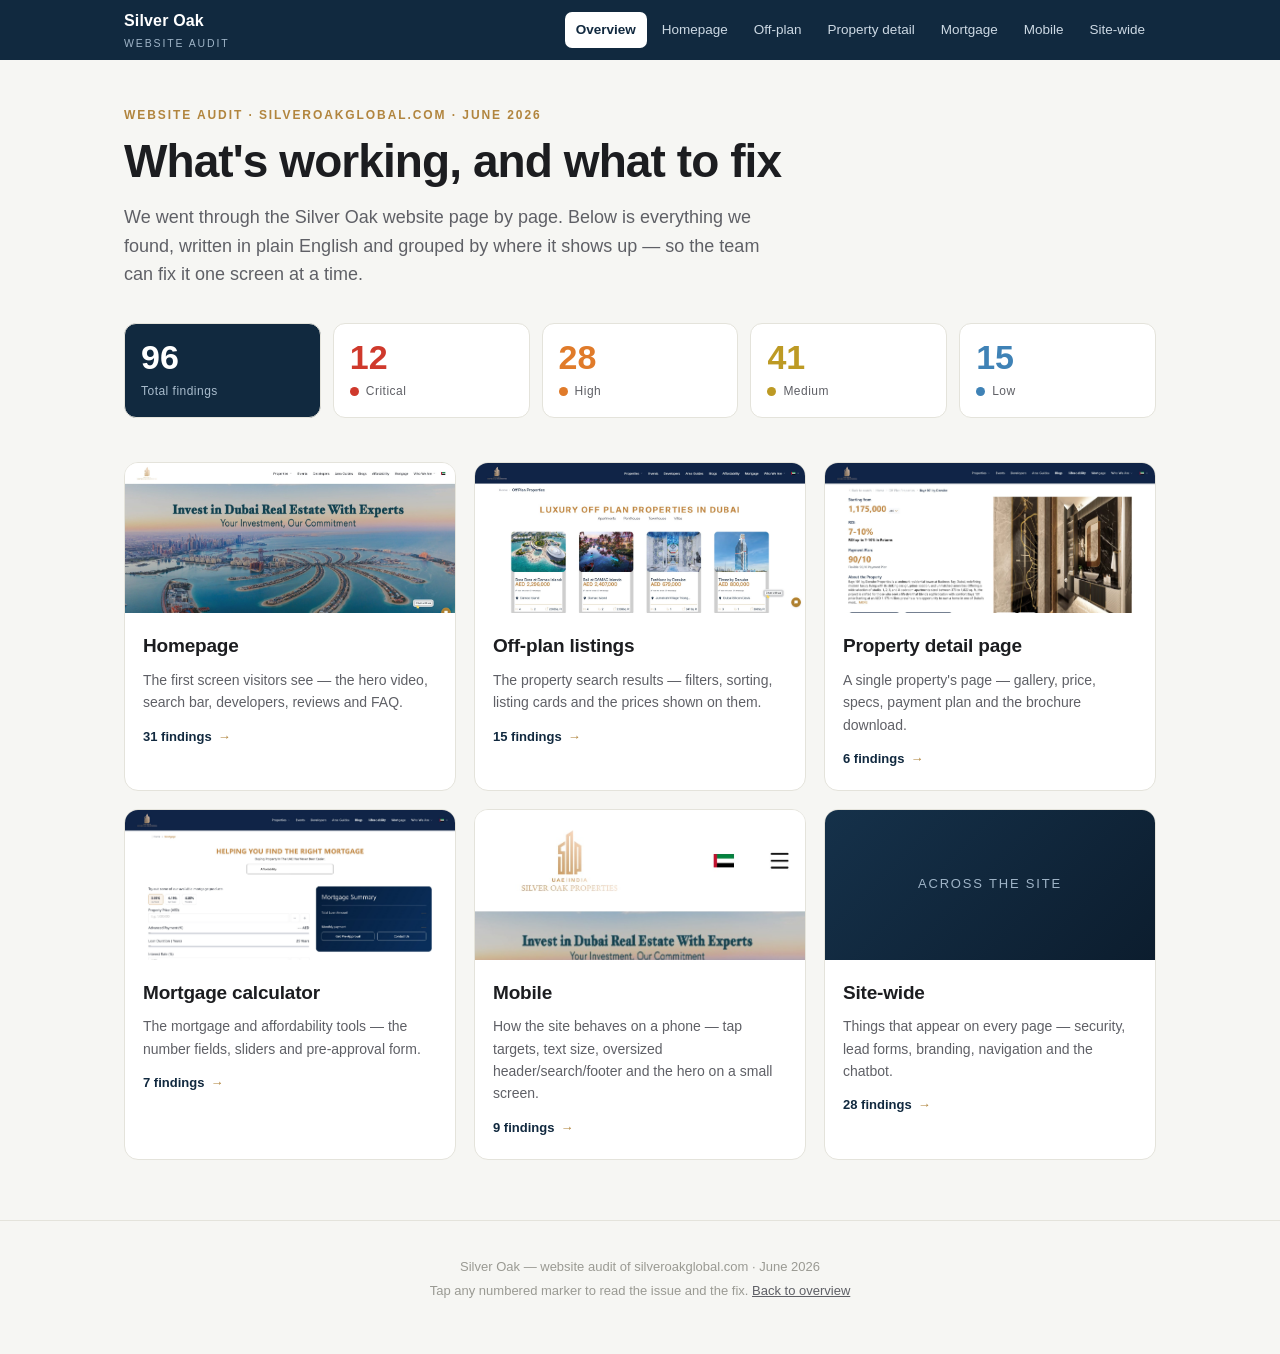
==== commit 939f64ab: "Mobile: add header/search/footer-logo/uneven-columns findings + chat overlap Added M6 (header too th" ====
--- a/deploy/index.html
+++ b/deploy/index.html
@@ -16,7 +16,7 @@
   eyebrow: "Website audit · silveroakglobal.com · June 2026",
   title: "What's working, and what to fix",
   lede: "We went through the Silver Oak website page by page. Below is everything we found, written in plain English and grouped by where it shows up — so the team can fix it one screen at a time.",
-  stats: { total: 92, crit: 12, high: 28, med: 38, low: 14 },
+  stats: { total: 96, crit: 12, high: 28, med: 41, low: 15 },
   sections: [
     { id:"homepage", href:"homepage.html", title:"Homepage", count:31, screenshot:"assets/soa-home.jpg",
       blurb:"The first screen visitors see — the hero video, search bar, developers, reviews and FAQ." },
@@ -26,8 +26,8 @@
       blurb:"A single property's page — gallery, price, specs, payment plan and the brochure download." },
     { id:"mortgage", href:"mortgage.html", title:"Mortgage calculator", count:7, screenshot:"assets/soa-mortgage.jpg",
       blurb:"The mortgage and affordability tools — the number fields, sliders and pre-approval form." },
-    { id:"mobile", href:"mobile.html", title:"Mobile", count:5, screenshot:"assets/soa-mobile.jpg",
-      blurb:"How the site behaves on a phone — tap targets, text size and the hero on a small screen." },
+    { id:"mobile", href:"mobile.html", title:"Mobile", count:9, screenshot:"assets/soa-mobile.jpg",
+      blurb:"How the site behaves on a phone — tap targets, text size, oversized header/search/footer and the hero on a small screen." },
     { id:"sitewide", href:"sitewide.html", title:"Site-wide", count:28, screenshot:null,
       blurb:"Things that appear on every page — security, lead forms, branding, navigation and the chatbot." }
   ]
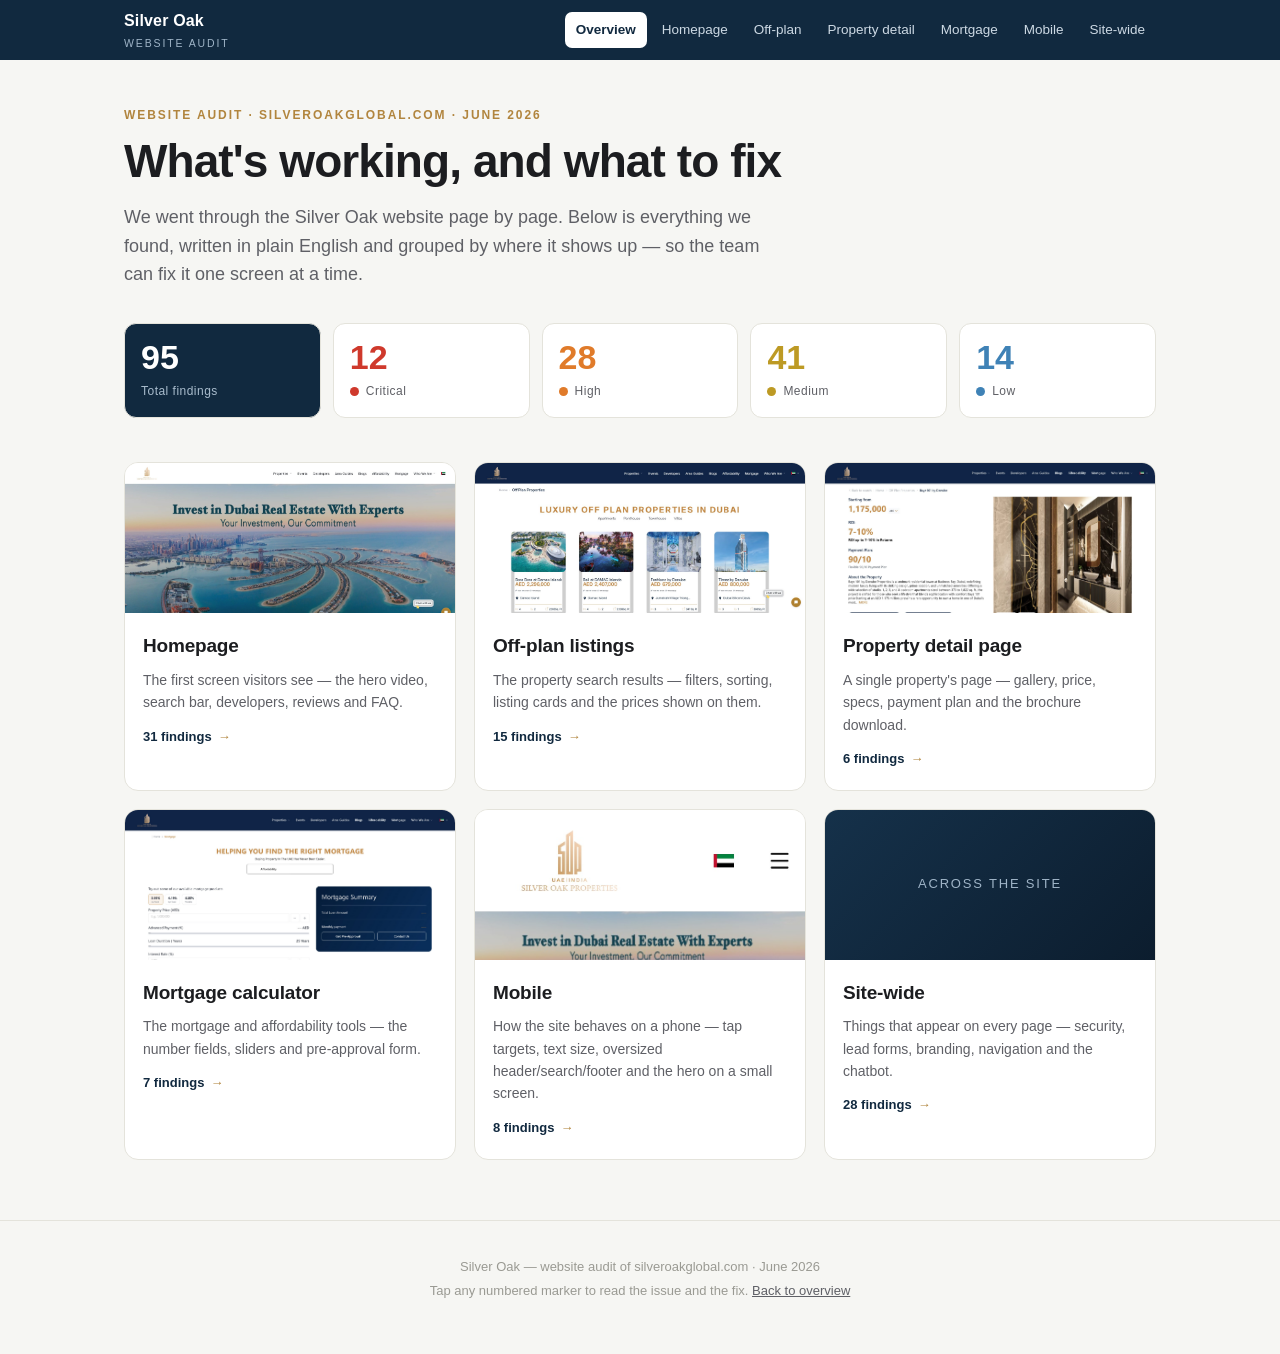
==== commit e0b40acb: "Fix mobile pin mapping (flex-stretched canvas) + remove the good-news pin Root cause: the mobile fig" ====
--- a/deploy/index.html
+++ b/deploy/index.html
@@ -16,7 +16,7 @@
   eyebrow: "Website audit · silveroakglobal.com · June 2026",
   title: "What's working, and what to fix",
   lede: "We went through the Silver Oak website page by page. Below is everything we found, written in plain English and grouped by where it shows up — so the team can fix it one screen at a time.",
-  stats: { total: 96, crit: 12, high: 28, med: 41, low: 15 },
+  stats: { total: 95, crit: 12, high: 28, med: 41, low: 14 },
   sections: [
     { id:"homepage", href:"homepage.html", title:"Homepage", count:31, screenshot:"assets/soa-home.jpg",
       blurb:"The first screen visitors see — the hero video, search bar, developers, reviews and FAQ." },
@@ -26,7 +26,7 @@
       blurb:"A single property's page — gallery, price, specs, payment plan and the brochure download." },
     { id:"mortgage", href:"mortgage.html", title:"Mortgage calculator", count:7, screenshot:"assets/soa-mortgage.jpg",
       blurb:"The mortgage and affordability tools — the number fields, sliders and pre-approval form." },
-    { id:"mobile", href:"mobile.html", title:"Mobile", count:9, screenshot:"assets/soa-mobile.jpg",
+    { id:"mobile", href:"mobile.html", title:"Mobile", count:8, screenshot:"assets/soa-mobile.jpg",
       blurb:"How the site behaves on a phone — tap targets, text size, oversized header/search/footer and the hero on a small screen." },
     { id:"sitewide", href:"sitewide.html", title:"Site-wide", count:28, screenshot:null,
       blurb:"Things that appear on every page — security, lead forms, branding, navigation and the chatbot." }
--- a/deploy/style.css
+++ b/deploy/style.css
@@ -63,7 +63,7 @@
 .canvas{position:relative;line-height:0;width:100%}
 .canvas>img{display:block;width:100%}
 .figure .cap{padding:11px 16px;font-size:12.5px;color:var(--muted);border-top:1px solid var(--line);background:var(--card)}
-.figure.mobileshot .frame{display:flex;justify-content:center}
+.figure.mobileshot .frame{display:flex;justify-content:center;align-items:flex-start}
 .figure.mobileshot .canvas{width:340px;max-width:100%}
 
 /* numbered markers */
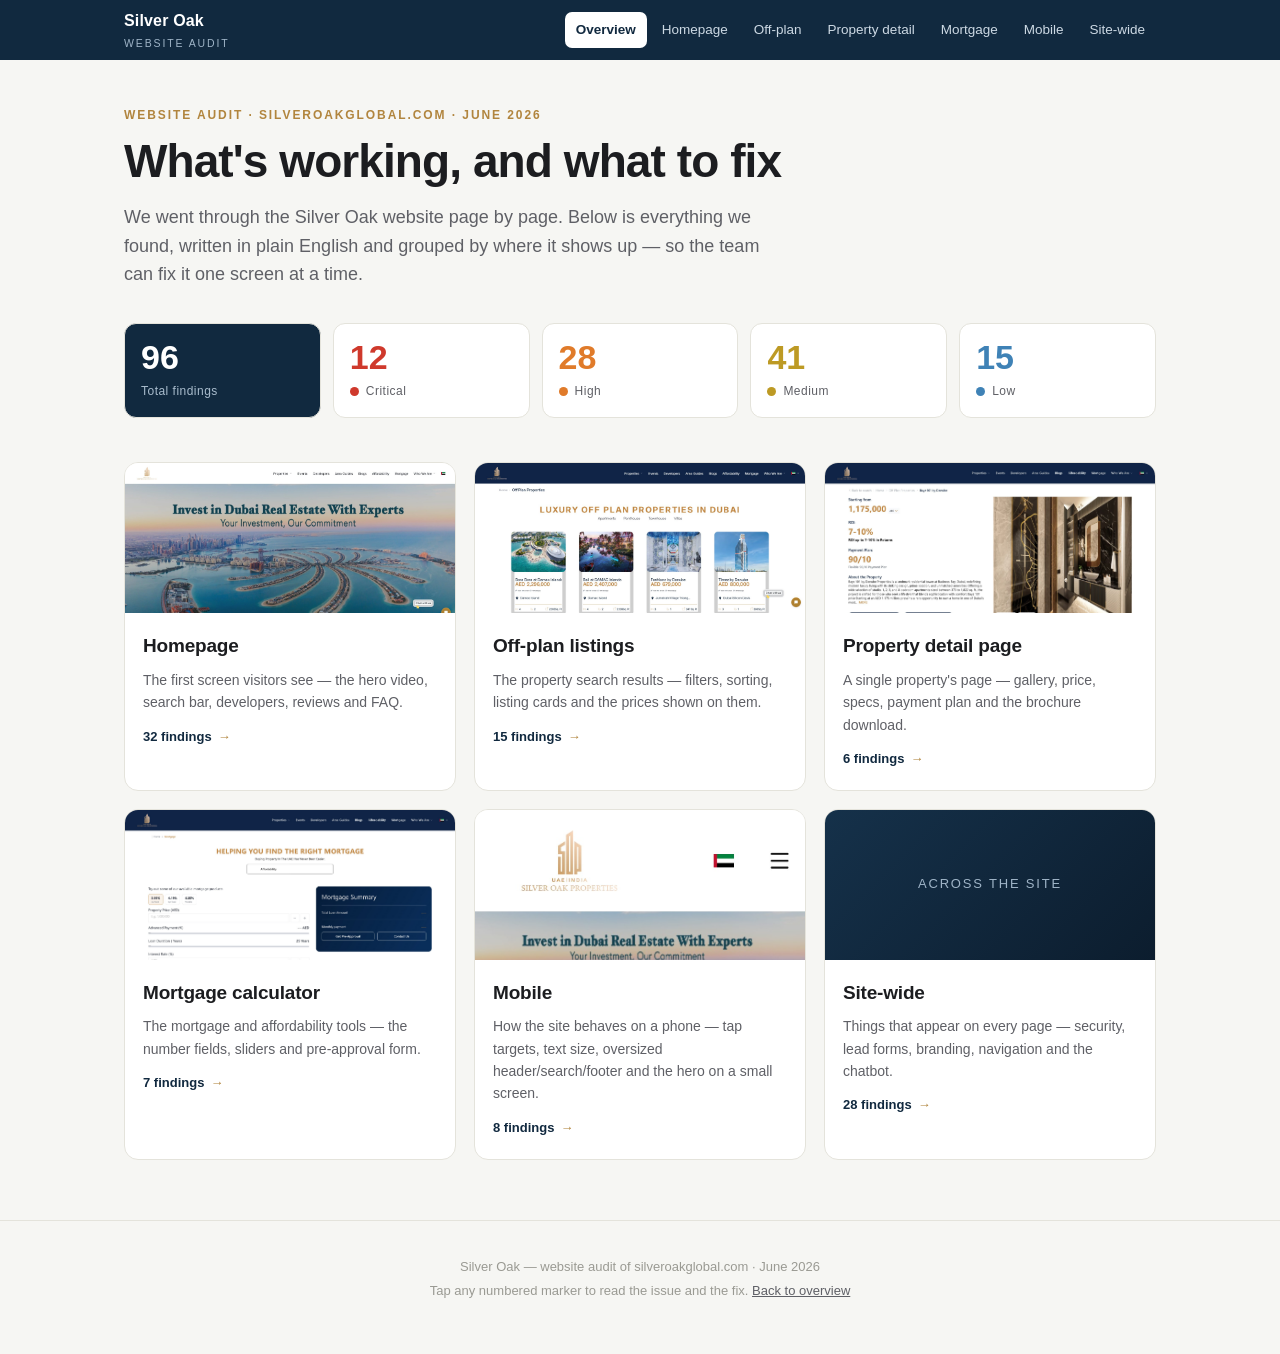
==== commit 80eeca14: "Add awards-loop finding; sharpen header-colour and FAQ findings - New H11: Recognition & Awards row " ====
--- a/deploy/index.html
+++ b/deploy/index.html
@@ -16,9 +16,9 @@
   eyebrow: "Website audit · silveroakglobal.com · June 2026",
   title: "What's working, and what to fix",
   lede: "We went through the Silver Oak website page by page. Below is everything we found, written in plain English and grouped by where it shows up — so the team can fix it one screen at a time.",
-  stats: { total: 95, crit: 12, high: 28, med: 41, low: 14 },
+  stats: { total: 96, crit: 12, high: 28, med: 41, low: 15 },
   sections: [
-    { id:"homepage", href:"homepage.html", title:"Homepage", count:31, screenshot:"assets/soa-home.jpg",
+    { id:"homepage", href:"homepage.html", title:"Homepage", count:32, screenshot:"assets/soa-home.jpg",
       blurb:"The first screen visitors see — the hero video, search bar, developers, reviews and FAQ." },
     { id:"offplan", href:"offplan.html", title:"Off-plan listings", count:15, screenshot:"assets/soa-offplan.jpg",
       blurb:"The property search results — filters, sorting, listing cards and the prices shown on them." },
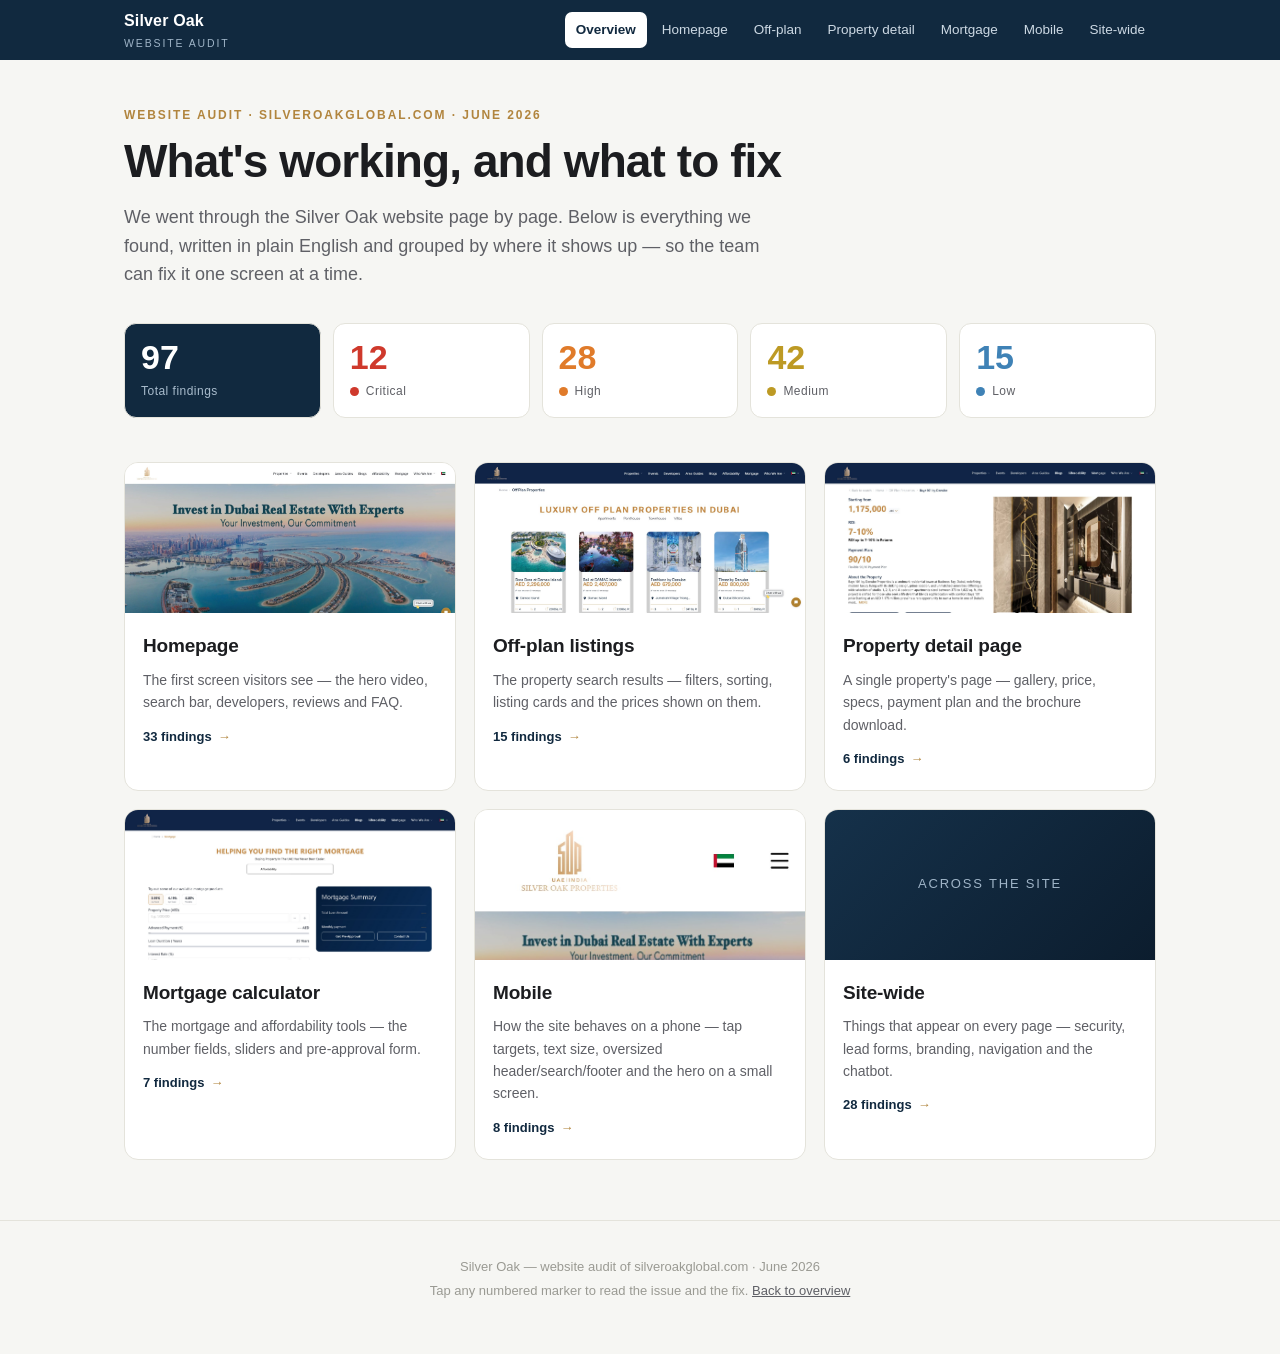
==== commit 7722dbfe: "Add B9: low-price warning popups stack endlessly When searching with a starting price below 500,000 " ====
--- a/deploy/index.html
+++ b/deploy/index.html
@@ -16,9 +16,9 @@
   eyebrow: "Website audit · silveroakglobal.com · June 2026",
   title: "What's working, and what to fix",
   lede: "We went through the Silver Oak website page by page. Below is everything we found, written in plain English and grouped by where it shows up — so the team can fix it one screen at a time.",
-  stats: { total: 96, crit: 12, high: 28, med: 41, low: 15 },
+  stats: { total: 97, crit: 12, high: 28, med: 42, low: 15 },
   sections: [
-    { id:"homepage", href:"homepage.html", title:"Homepage", count:32, screenshot:"assets/soa-home.jpg",
+    { id:"homepage", href:"homepage.html", title:"Homepage", count:33, screenshot:"assets/soa-home.jpg",
       blurb:"The first screen visitors see — the hero video, search bar, developers, reviews and FAQ." },
     { id:"offplan", href:"offplan.html", title:"Off-plan listings", count:15, screenshot:"assets/soa-offplan.jpg",
       blurb:"The property search results — filters, sorting, listing cards and the prices shown on them." },
